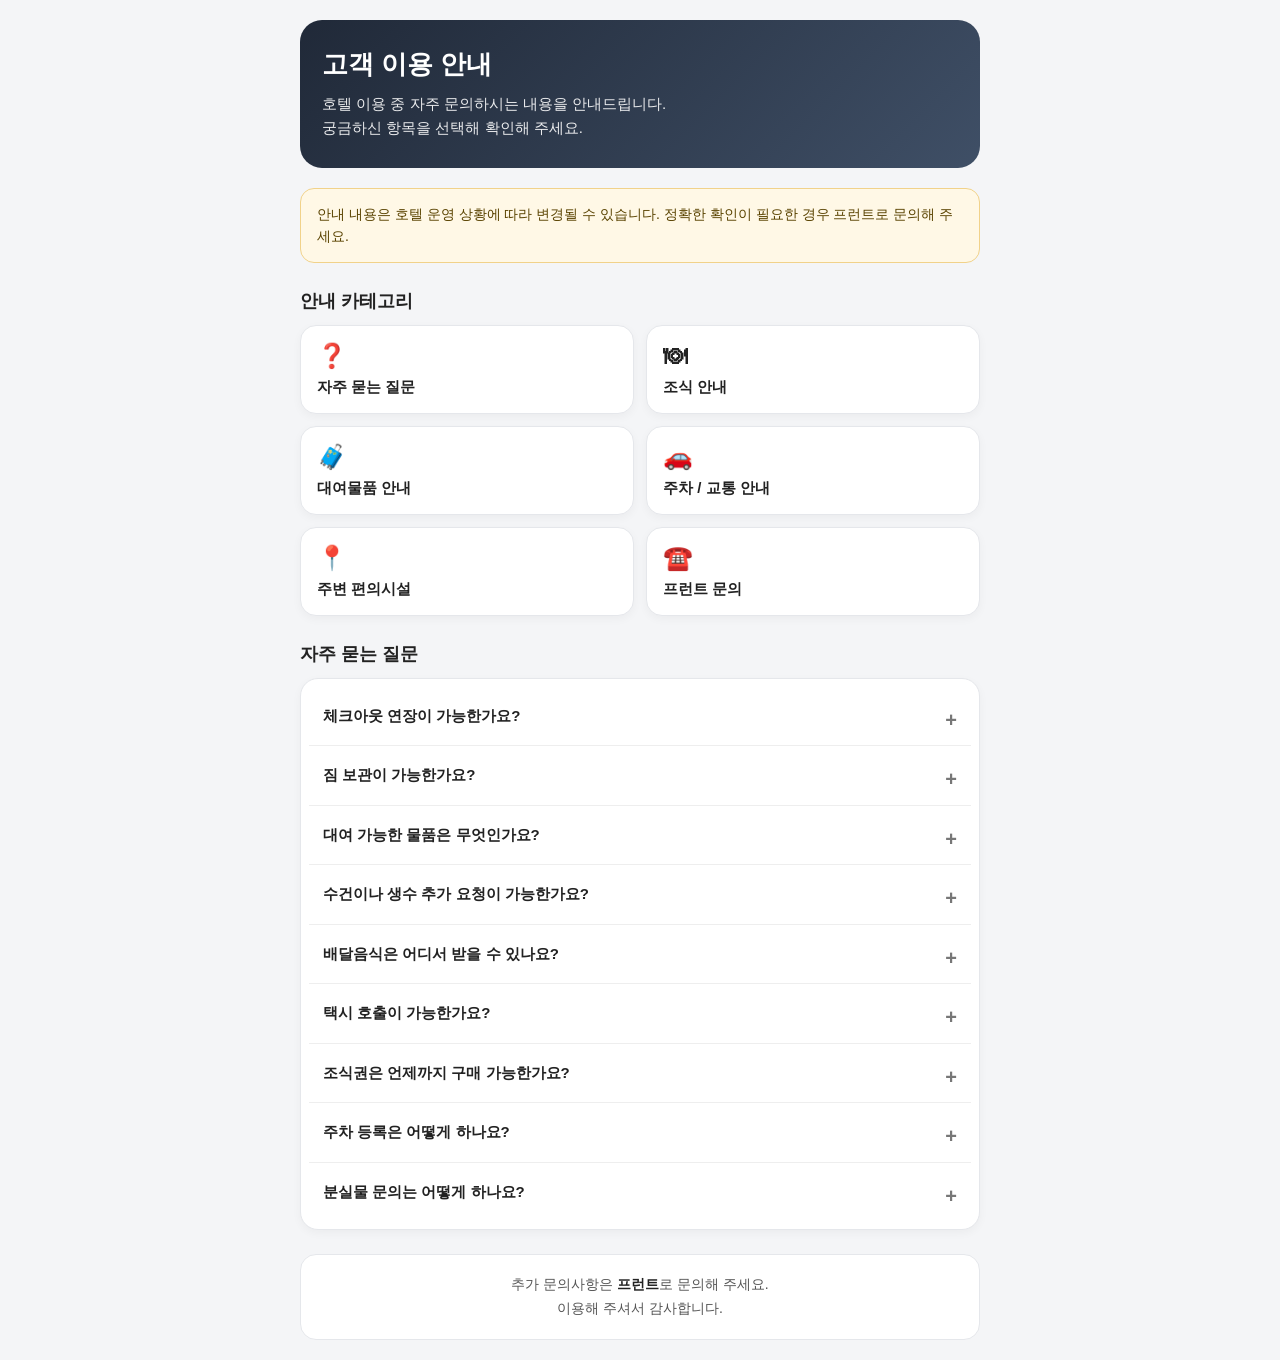
==== index.html @ 6ccf79ab "Update index.html" ====
<!DOCTYPE html>
<html lang="ko">
<head>
  <meta charset="UTF-8" />
  <meta name="viewport" content="width=device-width, initial-scale=1.0" />
  <title>고객 이용 안내</title>

  <style>
    * {
      box-sizing: border-box;
    }

    body {
      margin: 0;
      font-family: -apple-system, BlinkMacSystemFont, "Segoe UI", Arial, sans-serif;
      background: #f4f5f7;
      color: #222;
    }

    .page {
      max-width: 720px;
      margin: 0 auto;
      padding: 20px;
    }

    .hero {
      background: linear-gradient(135deg, #202938, #3f4f66);
      color: white;
      padding: 28px 22px;
      border-radius: 22px;
      margin-bottom: 20px;
    }

    .hero h1 {
      margin: 0 0 10px;
      font-size: 26px;
      line-height: 1.3;
    }

    .hero p {
      margin: 0;
      font-size: 15px;
      line-height: 1.6;
      opacity: 0.9;
    }

    .notice {
      background: #fff8e6;
      border: 1px solid #f1d28a;
      color: #5a4300;
      padding: 14px 16px;
      border-radius: 14px;
      font-size: 14px;
      line-height: 1.6;
      margin-bottom: 20px;
    }

    .section-title {
      font-size: 18px;
      margin: 26px 0 12px;
      font-weight: 700;
    }

    .menu-grid {
      display: grid;
      grid-template-columns: 1fr 1fr;
      gap: 12px;
      margin-bottom: 22px;
    }

    .menu-card {
      background: white;
      border-radius: 16px;
      padding: 16px;
      border: 1px solid #e5e7eb;
      box-shadow: 0 3px 10px rgba(0,0,0,0.04);
      font-size: 15px;
      font-weight: 600;
    }

    .menu-card span {
      display: block;
      font-size: 24px;
      margin-bottom: 8px;
    }

    .faq-box {
      background: white;
      border-radius: 18px;
      padding: 8px;
      border: 1px solid #e5e7eb;
      box-shadow: 0 3px 10px rgba(0,0,0,0.04);
    }

    details {
      border-bottom: 1px solid #eeeeee;
      padding: 0;
    }

    details:last-child {
      border-bottom: none;
    }

    summary {
      list-style: none;
      cursor: pointer;
      padding: 18px 14px;
      font-weight: 700;
      font-size: 15px;
      line-height: 1.5;
      position: relative;
    }

    summary::-webkit-details-marker {
      display: none;
    }

    summary::after {
      content: "+";
      position: absolute;
      right: 14px;
      top: 18px;
      font-size: 20px;
      color: #777;
    }

    details[open] summary::after {
      content: "-";
    }

    details p {
      margin: 0;
      padding: 0 14px 18px;
      color: #444;
      font-size: 14px;
      line-height: 1.7;
    }

    .footer {
      margin-top: 24px;
      padding: 18px;
      background: #ffffff;
      border-radius: 16px;
      border: 1px solid #e5e7eb;
      color: #555;
      font-size: 14px;
      line-height: 1.7;
      text-align: center;
    }

    .front {
      font-weight: 700;
      color: #222;
    }

    @media (max-width: 480px) {
      .page {
        padding: 16px;
      }

      .hero h1 {
        font-size: 23px;
      }

      .menu-grid {
        grid-template-columns: 1fr;
      }
    }
  </style>
</head>

<body>
  <main class="page">
    <section class="hero">
      <h1>고객 이용 안내</h1>
      <p>
        호텔 이용 중 자주 문의하시는 내용을 안내드립니다.<br>
        궁금하신 항목을 선택해 확인해 주세요.
      </p>
    </section>

    <div class="notice">
      안내 내용은 호텔 운영 상황에 따라 변경될 수 있습니다.
      정확한 확인이 필요한 경우 프런트로 문의해 주세요.
    </div>

    <h2 class="section-title">안내 카테고리</h2>

    <div class="menu-grid">
      <div class="menu-card">
        <span>❓</span>
        자주 묻는 질문
      </div>
      <div class="menu-card">
        <span>🍽</span>
        조식 안내
      </div>
      <div class="menu-card">
        <span>🧳</span>
        대여물품 안내
      </div>
      <div class="menu-card">
        <span>🚗</span>
        주차 / 교통 안내
      </div>
      <div class="menu-card">
        <span>📍</span>
        주변 편의시설
      </div>
      <div class="menu-card">
        <span>☎️</span>
        프런트 문의
      </div>
    </div>

    <h2 class="section-title">자주 묻는 질문</h2>

    <section class="faq-box">
      <details>
        <summary>체크아웃 연장이 가능한가요?</summary>
        <p>
          체크아웃 연장은 당일 객실 상황에 따라 가능 여부가 달라집니다.
          이용을 원하실 경우 프런트로 문의해 주세요.
        </p>
      </details>

      <details>
        <summary>짐 보관이 가능한가요?</summary>
        <p>
          체크인 전 또는 체크아웃 후 짐 보관이 가능합니다.
          자세한 사항은 프런트로 문의해 주세요.
        </p>
      </details>

      <details>
        <summary>대여 가능한 물품은 무엇인가요?</summary>
        <p>
          충전기, 어댑터, 와인 오프너 등 일부 물품 대여가 가능합니다.
          단, 수량이 한정되어 있어 조기 소진될 수 있습니다.
        </p>
      </details>

      <details>
        <summary>수건이나 생수 추가 요청이 가능한가요?</summary>
        <p>
          추가 요청은 프런트로 문의해 주세요.
          호텔 운영 기준에 따라 제공 여부가 달라질 수 있습니다.
        </p>
      </details>

      <details>
        <summary>배달음식은 어디서 받을 수 있나요?</summary>
        <p>
          배달음식은 로비 또는 호텔에서 안내하는 지정 장소에서
          고객님께서 직접 수령해 주세요.
        </p>
      </details>

      <details>
        <summary>택시 호출이 가능한가요?</summary>
        <p>
          프런트에 요청하시면 택시 호출을 도와드릴 수 있습니다.
          단, 시간대와 교통 상황에 따라 대기 시간이 발생할 수 있습니다.
        </p>
      </details>

      <details>
        <summary>조식권은 언제까지 구매 가능한가요?</summary>
        <p>
          조식권 구매 가능 시간은 호텔 운영 상황에 따라 달라질 수 있습니다.
          이용을 원하실 경우 프런트로 문의해 주세요.
        </p>
      </details>

      <details>
        <summary>주차 등록은 어떻게 하나요?</summary>
        <p>
          주차 이용 시 차량번호를 프런트에 말씀해 주세요.
          주차 가능 여부 및 이용 기준은 호텔 운영 상황에 따라 달라질 수 있습니다.
        </p>
      </details>

      <details>
        <summary>분실물 문의는 어떻게 하나요?</summary>
        <p>
          분실물은 프런트로 문의해 주세요.
          객실 및 공용 공간 확인 후 보관 여부를 안내해 드립니다.
        </p>
      </details>
    </section>

    <footer class="footer">
      추가 문의사항은 <span class="front">프런트</span>로 문의해 주세요.<br>
      이용해 주셔서 감사합니다.
    </footer>
  </main>
</body>
</html>
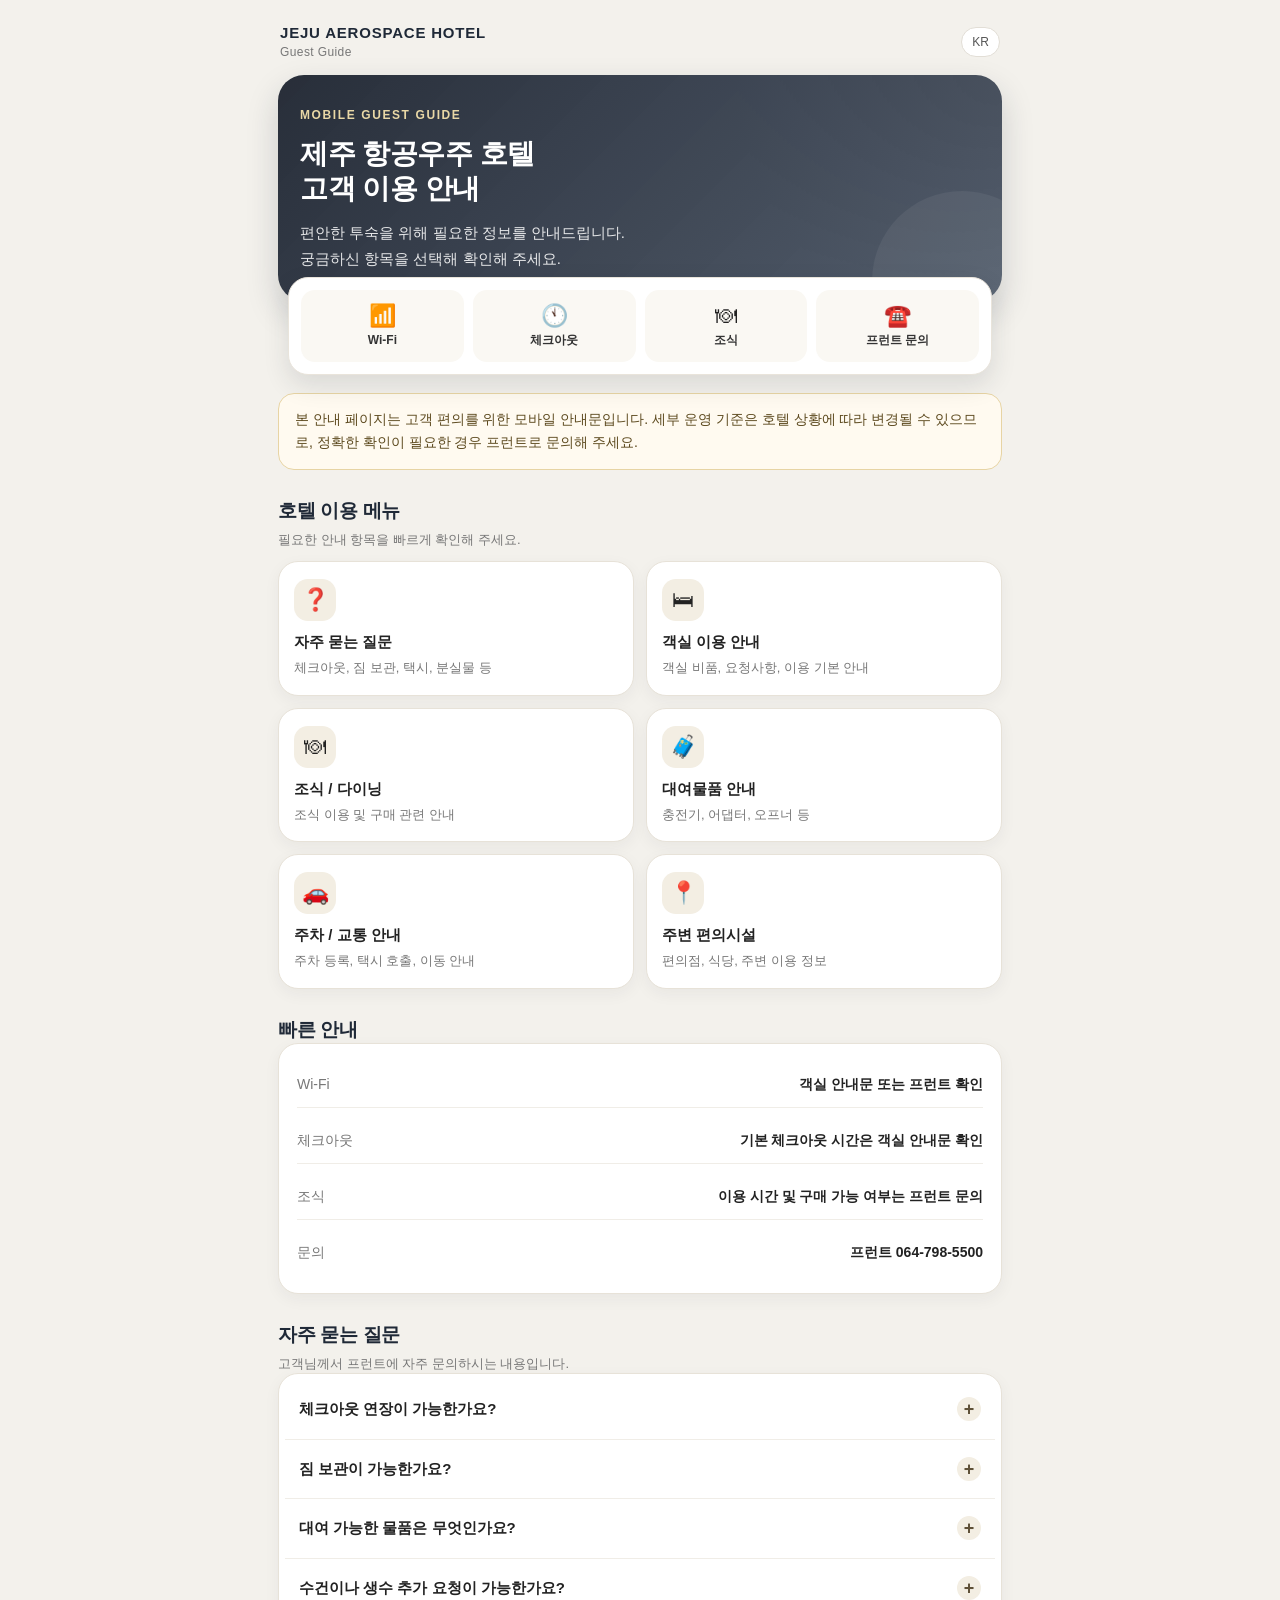
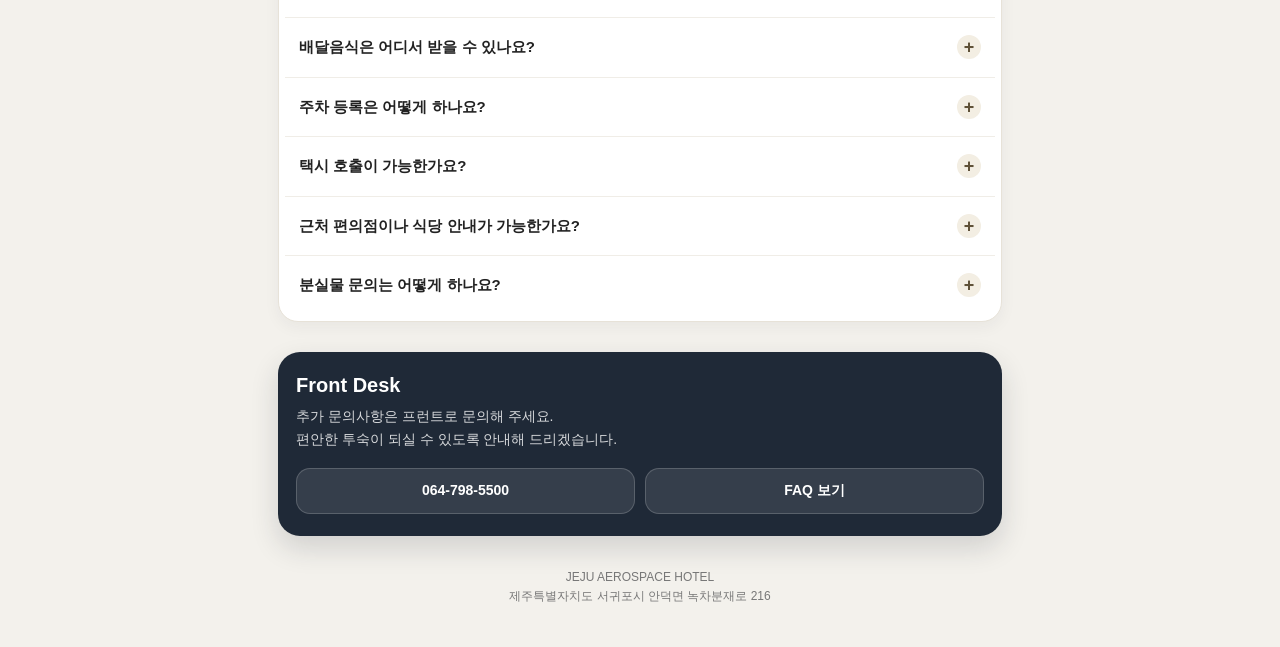
==== commit eaa17f72: "Update index.html" ====
--- a/index.html
+++ b/index.html
@@ -3,98 +3,283 @@
 <head>
   <meta charset="UTF-8" />
   <meta name="viewport" content="width=device-width, initial-scale=1.0" />
-  <title>고객 이용 안내</title>
+  <title>JEJU AEROSPACE HOTEL Guest Guide</title>
 
   <style>
     * {
       box-sizing: border-box;
     }
 
+    html {
+      scroll-behavior: smooth;
+    }
+
     body {
       margin: 0;
-      font-family: -apple-system, BlinkMacSystemFont, "Segoe UI", Arial, sans-serif;
-      background: #f4f5f7;
+      font-family: -apple-system, BlinkMacSystemFont, "Segoe UI", "Noto Sans KR", Arial, sans-serif;
+      background: #f3f1ec;
       color: #222;
     }
 
+    a {
+      color: inherit;
+      text-decoration: none;
+    }
+
     .page {
-      max-width: 720px;
+      max-width: 760px;
       margin: 0 auto;
-      padding: 20px;
+      padding: 18px;
+    }
+
+    .top-bar {
+      display: flex;
+      justify-content: space-between;
+      align-items: center;
+      padding: 6px 2px 16px;
+    }
+
+    .brand {
+      line-height: 1.2;
+    }
+
+    .brand-title {
+      font-size: 15px;
+      font-weight: 800;
+      letter-spacing: 0.8px;
+      color: #1f2937;
+    }
+
+    .brand-sub {
+      margin-top: 3px;
+      font-size: 12px;
+      color: #777;
+      letter-spacing: 0.4px;
+    }
+
+    .language {
+      font-size: 12px;
+      color: #555;
+      background: #ffffff;
+      border: 1px solid #e2ded6;
+      padding: 7px 10px;
+      border-radius: 999px;
     }
 
     .hero {
-      background: linear-gradient(135deg, #202938, #3f4f66);
-      color: white;
-      padding: 28px 22px;
-      border-radius: 22px;
-      margin-bottom: 20px;
+      background:
+        linear-gradient(135deg, rgba(24, 31, 43, 0.93), rgba(61, 73, 92, 0.88)),
+        radial-gradient(circle at top right, rgba(210, 180, 120, 0.35), transparent 35%);
+      color: #fff;
+      border-radius: 26px;
+      padding: 30px 22px;
+      box-shadow: 0 14px 32px rgba(30, 38, 54, 0.18);
+      overflow: hidden;
+      position: relative;
+    }
+
+    .hero::after {
+      content: "";
+      position: absolute;
+      right: -50px;
+      bottom: -70px;
+      width: 180px;
+      height: 180px;
+      border-radius: 50%;
+      background: rgba(255, 255, 255, 0.06);
+    }
+
+    .hero-label {
+      display: inline-block;
+      margin-bottom: 14px;
+      font-size: 12px;
+      letter-spacing: 1.6px;
+      text-transform: uppercase;
+      color: #e9d8a6;
+      font-weight: 700;
     }
 
     .hero h1 {
-      margin: 0 0 10px;
-      font-size: 26px;
+      margin: 0;
+      font-size: 28px;
+      line-height: 1.25;
+      letter-spacing: -0.5px;
+    }
+
+    .hero p {
+      margin: 14px 0 0;
+      font-size: 15px;
+      line-height: 1.7;
+      color: rgba(255, 255, 255, 0.88);
+    }
+
+    .quick-wrap {
+      margin-top: -24px;
+      padding: 0 10px;
+      position: relative;
+      z-index: 2;
+    }
+
+    .quick-grid {
+      display: grid;
+      grid-template-columns: repeat(4, 1fr);
+      gap: 9px;
+      background: #ffffff;
+      border: 1px solid #e9e4db;
+      border-radius: 20px;
+      padding: 12px;
+      box-shadow: 0 10px 26px rgba(33, 38, 50, 0.12);
+    }
+
+    .quick-item {
+      text-align: center;
+      padding: 10px 5px;
+      border-radius: 14px;
+      background: #faf8f3;
+      min-height: 72px;
+      display: flex;
+      flex-direction: column;
+      justify-content: center;
+      gap: 6px;
+    }
+
+    .quick-icon {
+      font-size: 22px;
+      line-height: 1;
+    }
+
+    .quick-text {
+      font-size: 12px;
+      font-weight: 700;
+      color: #333;
       line-height: 1.3;
     }
 
-    .hero p {
+    .notice {
+      margin-top: 18px;
+      background: #fffaf0;
+      border: 1px solid #e7d4a4;
+      color: #5d4a1f;
+      padding: 14px 16px;
+      border-radius: 16px;
+      font-size: 14px;
+      line-height: 1.65;
+    }
+
+    .section {
+      margin-top: 28px;
+    }
+
+    .section-head {
+      display: flex;
+      align-items: end;
+      justify-content: space-between;
+      margin-bottom: 12px;
+    }
+
+    .section-title {
       margin: 0;
-      font-size: 15px;
-      line-height: 1.6;
-      opacity: 0.9;
-    }
-
-    .notice {
-      background: #fff8e6;
-      border: 1px solid #f1d28a;
-      color: #5a4300;
-      padding: 14px 16px;
-      border-radius: 14px;
-      font-size: 14px;
-      line-height: 1.6;
-      margin-bottom: 20px;
-    }
-
-    .section-title {
-      font-size: 18px;
-      margin: 26px 0 12px;
-      font-weight: 700;
-    }
-
-    .menu-grid {
+      font-size: 19px;
+      font-weight: 800;
+      color: #1f2937;
+      letter-spacing: -0.3px;
+    }
+
+    .section-desc {
+      margin: 6px 0 0;
+      font-size: 13px;
+      color: #777;
+      line-height: 1.5;
+    }
+
+    .category-grid {
       display: grid;
       grid-template-columns: 1fr 1fr;
       gap: 12px;
-      margin-bottom: 22px;
-    }
-
-    .menu-card {
-      background: white;
-      border-radius: 16px;
-      padding: 16px;
-      border: 1px solid #e5e7eb;
-      box-shadow: 0 3px 10px rgba(0,0,0,0.04);
+    }
+
+    .category-card {
+      background: #ffffff;
+      border: 1px solid #e7e2d8;
+      border-radius: 20px;
+      padding: 17px 15px;
+      min-height: 110px;
+      box-shadow: 0 5px 16px rgba(33, 38, 50, 0.05);
+    }
+
+    .category-icon {
+      width: 42px;
+      height: 42px;
+      border-radius: 14px;
+      background: #f3eee3;
+      display: flex;
+      align-items: center;
+      justify-content: center;
+      font-size: 22px;
+      margin-bottom: 12px;
+    }
+
+    .category-title {
       font-size: 15px;
-      font-weight: 600;
-    }
-
-    .menu-card span {
-      display: block;
-      font-size: 24px;
-      margin-bottom: 8px;
+      font-weight: 800;
+      color: #222;
+      margin-bottom: 6px;
+    }
+
+    .category-desc {
+      font-size: 13px;
+      color: #777;
+      line-height: 1.5;
+    }
+
+    .info-card {
+      background: #ffffff;
+      border: 1px solid #e7e2d8;
+      border-radius: 20px;
+      padding: 18px;
+      box-shadow: 0 5px 16px rgba(33, 38, 50, 0.05);
+    }
+
+    .info-list {
+      display: grid;
+      gap: 10px;
+    }
+
+    .info-row {
+      display: flex;
+      justify-content: space-between;
+      gap: 14px;
+      padding: 12px 0;
+      border-bottom: 1px solid #f0ede7;
+      font-size: 14px;
+      line-height: 1.5;
+    }
+
+    .info-row:last-child {
+      border-bottom: none;
+    }
+
+    .info-label {
+      color: #777;
+      min-width: 92px;
+    }
+
+    .info-value {
+      text-align: right;
+      font-weight: 700;
+      color: #222;
     }
 
     .faq-box {
-      background: white;
-      border-radius: 18px;
-      padding: 8px;
-      border: 1px solid #e5e7eb;
-      box-shadow: 0 3px 10px rgba(0,0,0,0.04);
+      background: #ffffff;
+      border: 1px solid #e7e2d8;
+      border-radius: 20px;
+      padding: 6px;
+      box-shadow: 0 5px 16px rgba(33, 38, 50, 0.05);
     }
 
     details {
-      border-bottom: 1px solid #eeeeee;
-      padding: 0;
+      border-bottom: 1px solid #f0ede7;
     }
 
     details:last-child {
@@ -104,11 +289,12 @@
     summary {
       list-style: none;
       cursor: pointer;
-      padding: 18px 14px;
-      font-weight: 700;
+      padding: 18px 40px 18px 14px;
+      font-weight: 800;
       font-size: 15px;
       line-height: 1.5;
       position: relative;
+      color: #222;
     }
 
     summary::-webkit-details-marker {
@@ -119,179 +305,332 @@
       content: "+";
       position: absolute;
       right: 14px;
-      top: 18px;
-      font-size: 20px;
-      color: #777;
+      top: 17px;
+      width: 24px;
+      height: 24px;
+      border-radius: 50%;
+      background: #f3eee3;
+      color: #5f5138;
+      display: flex;
+      align-items: center;
+      justify-content: center;
+      font-size: 18px;
+      line-height: 1;
+      font-weight: 700;
     }
 
     details[open] summary::after {
-      content: "-";
+      content: "–";
     }
 
     details p {
       margin: 0;
       padding: 0 14px 18px;
-      color: #444;
+      color: #555;
+      font-size: 14px;
+      line-height: 1.75;
+    }
+
+    .front-card {
+      background: #1f2937;
+      color: #ffffff;
+      border-radius: 22px;
+      padding: 22px 18px;
+      margin-top: 30px;
+      box-shadow: 0 12px 28px rgba(33, 38, 50, 0.16);
+    }
+
+    .front-card h2 {
+      margin: 0 0 8px;
+      font-size: 20px;
+    }
+
+    .front-card p {
+      margin: 0;
+      color: rgba(255, 255, 255, 0.82);
       font-size: 14px;
       line-height: 1.7;
     }
 
+    .front-buttons {
+      display: grid;
+      grid-template-columns: 1fr 1fr;
+      gap: 10px;
+      margin-top: 16px;
+    }
+
+    .front-button {
+      background: rgba(255, 255, 255, 0.1);
+      border: 1px solid rgba(255, 255, 255, 0.18);
+      border-radius: 14px;
+      padding: 13px 10px;
+      text-align: center;
+      font-size: 14px;
+      font-weight: 800;
+    }
+
     .footer {
-      margin-top: 24px;
-      padding: 18px;
-      background: #ffffff;
-      border-radius: 16px;
-      border: 1px solid #e5e7eb;
-      color: #555;
-      font-size: 14px;
-      line-height: 1.7;
+      margin-top: 18px;
       text-align: center;
-    }
-
-    .front {
-      font-weight: 700;
-      color: #222;
-    }
-
-    @media (max-width: 480px) {
+      color: #777;
+      font-size: 12px;
+      line-height: 1.6;
+      padding: 14px 0 22px;
+    }
+
+    @media (max-width: 520px) {
       .page {
         padding: 16px;
       }
 
+      .hero {
+        padding: 28px 20px;
+      }
+
       .hero h1 {
-        font-size: 23px;
+        font-size: 25px;
       }
 
-      .menu-grid {
+      .quick-grid {
+        grid-template-columns: repeat(2, 1fr);
+      }
+
+      .category-grid {
         grid-template-columns: 1fr;
       }
+
+      .info-row {
+        flex-direction: column;
+        gap: 4px;
+      }
+
+      .info-value {
+        text-align: left;
+      }
     }
   </style>
 </head>
 
 <body>
   <main class="page">
+    <header class="top-bar">
+      <div class="brand">
+        <div class="brand-title">JEJU AEROSPACE HOTEL</div>
+        <div class="brand-sub">Guest Guide</div>
+      </div>
+
+      <div class="language">KR</div>
+    </header>
+
     <section class="hero">
-      <h1>고객 이용 안내</h1>
+      <span class="hero-label">Mobile Guest Guide</span>
+      <h1>제주 항공우주 호텔<br>고객 이용 안내</h1>
       <p>
-        호텔 이용 중 자주 문의하시는 내용을 안내드립니다.<br>
+        편안한 투숙을 위해 필요한 정보를 안내드립니다.<br>
         궁금하신 항목을 선택해 확인해 주세요.
       </p>
     </section>
 
+    <section class="quick-wrap">
+      <div class="quick-grid">
+        <a class="quick-item" href="#wifi">
+          <div class="quick-icon">📶</div>
+          <div class="quick-text">Wi-Fi</div>
+        </a>
+
+        <a class="quick-item" href="#checkout">
+          <div class="quick-icon">🕚</div>
+          <div class="quick-text">체크아웃</div>
+        </a>
+
+        <a class="quick-item" href="#breakfast">
+          <div class="quick-icon">🍽</div>
+          <div class="quick-text">조식</div>
+        </a>
+
+        <a class="quick-item" href="#front">
+          <div class="quick-icon">☎️</div>
+          <div class="quick-text">프런트 문의</div>
+        </a>
+      </div>
+    </section>
+
     <div class="notice">
-      안내 내용은 호텔 운영 상황에 따라 변경될 수 있습니다.
+      본 안내 페이지는 고객 편의를 위한 모바일 안내문입니다.
+      세부 운영 기준은 호텔 상황에 따라 변경될 수 있으므로,
       정확한 확인이 필요한 경우 프런트로 문의해 주세요.
     </div>
 
-    <h2 class="section-title">안내 카테고리</h2>
-
-    <div class="menu-grid">
-      <div class="menu-card">
-        <span>❓</span>
-        자주 묻는 질문
+    <section class="section">
+      <div class="section-head">
+        <div>
+          <h2 class="section-title">호텔 이용 메뉴</h2>
+          <p class="section-desc">필요한 안내 항목을 빠르게 확인해 주세요.</p>
+        </div>
       </div>
-      <div class="menu-card">
-        <span>🍽</span>
-        조식 안내
+
+      <div class="category-grid">
+        <a class="category-card" href="#faq">
+          <div class="category-icon">❓</div>
+          <div class="category-title">자주 묻는 질문</div>
+          <div class="category-desc">체크아웃, 짐 보관, 택시, 분실물 등</div>
+        </a>
+
+        <a class="category-card" href="#room">
+          <div class="category-icon">🛏</div>
+          <div class="category-title">객실 이용 안내</div>
+          <div class="category-desc">객실 비품, 요청사항, 이용 기본 안내</div>
+        </a>
+
+        <a class="category-card" href="#breakfast">
+          <div class="category-icon">🍽</div>
+          <div class="category-title">조식 / 다이닝</div>
+          <div class="category-desc">조식 이용 및 구매 관련 안내</div>
+        </a>
+
+        <a class="category-card" href="#rental">
+          <div class="category-icon">🧳</div>
+          <div class="category-title">대여물품 안내</div>
+          <div class="category-desc">충전기, 어댑터, 오프너 등</div>
+        </a>
+
+        <a class="category-card" href="#parking">
+          <div class="category-icon">🚗</div>
+          <div class="category-title">주차 / 교통 안내</div>
+          <div class="category-desc">주차 등록, 택시 호출, 이동 안내</div>
+        </a>
+
+        <a class="category-card" href="#nearby">
+          <div class="category-icon">📍</div>
+          <div class="category-title">주변 편의시설</div>
+          <div class="category-desc">편의점, 식당, 주변 이용 정보</div>
+        </a>
       </div>
-      <div class="menu-card">
-        <span>🧳</span>
-        대여물품 안내
+    </section>
+
+    <section class="section" id="wifi">
+      <h2 class="section-title">빠른 안내</h2>
+      <div class="info-card">
+        <div class="info-list">
+          <div class="info-row">
+            <div class="info-label">Wi-Fi</div>
+            <div class="info-value">객실 안내문 또는 프런트 확인</div>
+          </div>
+
+          <div class="info-row" id="checkout">
+            <div class="info-label">체크아웃</div>
+            <div class="info-value">기본 체크아웃 시간은 객실 안내문 확인</div>
+          </div>
+
+          <div class="info-row" id="breakfast">
+            <div class="info-label">조식</div>
+            <div class="info-value">이용 시간 및 구매 가능 여부는 프런트 문의</div>
+          </div>
+
+          <div class="info-row">
+            <div class="info-label">문의</div>
+            <div class="info-value">프런트 064-798-5500</div>
+          </div>
+        </div>
       </div>
-      <div class="menu-card">
-        <span>🚗</span>
-        주차 / 교통 안내
+    </section>
+
+    <section class="section" id="faq">
+      <h2 class="section-title">자주 묻는 질문</h2>
+      <p class="section-desc">고객님께서 프런트에 자주 문의하시는 내용입니다.</p>
+
+      <div class="faq-box">
+        <details>
+          <summary>체크아웃 연장이 가능한가요?</summary>
+          <p>
+            체크아웃 연장은 당일 객실 상황에 따라 가능 여부가 달라집니다.
+            이용을 원하실 경우 프런트로 문의해 주세요.
+          </p>
+        </details>
+
+        <details>
+          <summary>짐 보관이 가능한가요?</summary>
+          <p>
+            체크인 전 또는 체크아웃 후 짐 보관이 가능합니다.
+            자세한 사항은 프런트로 문의해 주세요.
+          </p>
+        </details>
+
+        <details id="rental">
+          <summary>대여 가능한 물품은 무엇인가요?</summary>
+          <p>
+            충전기, 어댑터, 와인 오프너 등 일부 물품 대여가 가능합니다.
+            단, 수량이 한정되어 있어 조기 소진될 수 있습니다.
+            대여 시 프런트로 반납해 주세요.
+          </p>
+        </details>
+
+        <details id="room">
+          <summary>수건이나 생수 추가 요청이 가능한가요?</summary>
+          <p>
+            추가 요청은 프런트로 문의해 주세요.
+            호텔 운영 기준에 따라 제공 여부가 달라질 수 있습니다.
+          </p>
+        </details>
+
+        <details>
+          <summary>배달음식은 어디서 받을 수 있나요?</summary>
+          <p>
+            배달음식은 로비 또는 호텔에서 안내하는 지정 장소에서
+            고객님께서 직접 수령해 주세요.
+          </p>
+        </details>
+
+        <details id="parking">
+          <summary>주차 등록은 어떻게 하나요?</summary>
+          <p>
+            주차 이용 시 차량번호를 프런트에 말씀해 주세요.
+            주차 가능 여부 및 이용 기준은 호텔 운영 상황에 따라 달라질 수 있습니다.
+          </p>
+        </details>
+
+        <details>
+          <summary>택시 호출이 가능한가요?</summary>
+          <p>
+            프런트에 요청하시면 택시 호출을 도와드릴 수 있습니다.
+            단, 시간대와 교통 상황에 따라 대기 시간이 발생할 수 있습니다.
+          </p>
+        </details>
+
+        <details id="nearby">
+          <summary>근처 편의점이나 식당 안내가 가능한가요?</summary>
+          <p>
+            주변 편의시설은 프런트에서 안내해 드릴 수 있습니다.
+            필요하신 경우 프런트로 문의해 주세요.
+          </p>
+        </details>
+
+        <details>
+          <summary>분실물 문의는 어떻게 하나요?</summary>
+          <p>
+            분실물은 프런트로 문의해 주세요.
+            객실 및 공용 공간 확인 후 보관 여부를 안내해 드립니다.
+          </p>
+        </details>
       </div>
-      <div class="menu-card">
-        <span>📍</span>
-        주변 편의시설
+    </section>
+
+    <section class="front-card" id="front">
+      <h2>Front Desk</h2>
+      <p>
+        추가 문의사항은 프런트로 문의해 주세요.<br>
+        편안한 투숙이 되실 수 있도록 안내해 드리겠습니다.
+      </p>
+
+      <div class="front-buttons">
+        <a class="front-button" href="tel:0647985500">064-798-5500</a>
+        <a class="front-button" href="#faq">FAQ 보기</a>
       </div>
-      <div class="menu-card">
-        <span>☎️</span>
-        프런트 문의
-      </div>
-    </div>
-
-    <h2 class="section-title">자주 묻는 질문</h2>
-
-    <section class="faq-box">
-      <details>
-        <summary>체크아웃 연장이 가능한가요?</summary>
-        <p>
-          체크아웃 연장은 당일 객실 상황에 따라 가능 여부가 달라집니다.
-          이용을 원하실 경우 프런트로 문의해 주세요.
-        </p>
-      </details>
-
-      <details>
-        <summary>짐 보관이 가능한가요?</summary>
-        <p>
-          체크인 전 또는 체크아웃 후 짐 보관이 가능합니다.
-          자세한 사항은 프런트로 문의해 주세요.
-        </p>
-      </details>
-
-      <details>
-        <summary>대여 가능한 물품은 무엇인가요?</summary>
-        <p>
-          충전기, 어댑터, 와인 오프너 등 일부 물품 대여가 가능합니다.
-          단, 수량이 한정되어 있어 조기 소진될 수 있습니다.
-        </p>
-      </details>
-
-      <details>
-        <summary>수건이나 생수 추가 요청이 가능한가요?</summary>
-        <p>
-          추가 요청은 프런트로 문의해 주세요.
-          호텔 운영 기준에 따라 제공 여부가 달라질 수 있습니다.
-        </p>
-      </details>
-
-      <details>
-        <summary>배달음식은 어디서 받을 수 있나요?</summary>
-        <p>
-          배달음식은 로비 또는 호텔에서 안내하는 지정 장소에서
-          고객님께서 직접 수령해 주세요.
-        </p>
-      </details>
-
-      <details>
-        <summary>택시 호출이 가능한가요?</summary>
-        <p>
-          프런트에 요청하시면 택시 호출을 도와드릴 수 있습니다.
-          단, 시간대와 교통 상황에 따라 대기 시간이 발생할 수 있습니다.
-        </p>
-      </details>
-
-      <details>
-        <summary>조식권은 언제까지 구매 가능한가요?</summary>
-        <p>
-          조식권 구매 가능 시간은 호텔 운영 상황에 따라 달라질 수 있습니다.
-          이용을 원하실 경우 프런트로 문의해 주세요.
-        </p>
-      </details>
-
-      <details>
-        <summary>주차 등록은 어떻게 하나요?</summary>
-        <p>
-          주차 이용 시 차량번호를 프런트에 말씀해 주세요.
-          주차 가능 여부 및 이용 기준은 호텔 운영 상황에 따라 달라질 수 있습니다.
-        </p>
-      </details>
-
-      <details>
-        <summary>분실물 문의는 어떻게 하나요?</summary>
-        <p>
-          분실물은 프런트로 문의해 주세요.
-          객실 및 공용 공간 확인 후 보관 여부를 안내해 드립니다.
-        </p>
-      </details>
     </section>
 
     <footer class="footer">
-      추가 문의사항은 <span class="front">프런트</span>로 문의해 주세요.<br>
-      이용해 주셔서 감사합니다.
+      JEJU AEROSPACE HOTEL<br>
+      제주특별자치도 서귀포시 안덕면 녹차분재로 216
     </footer>
   </main>
 </body>
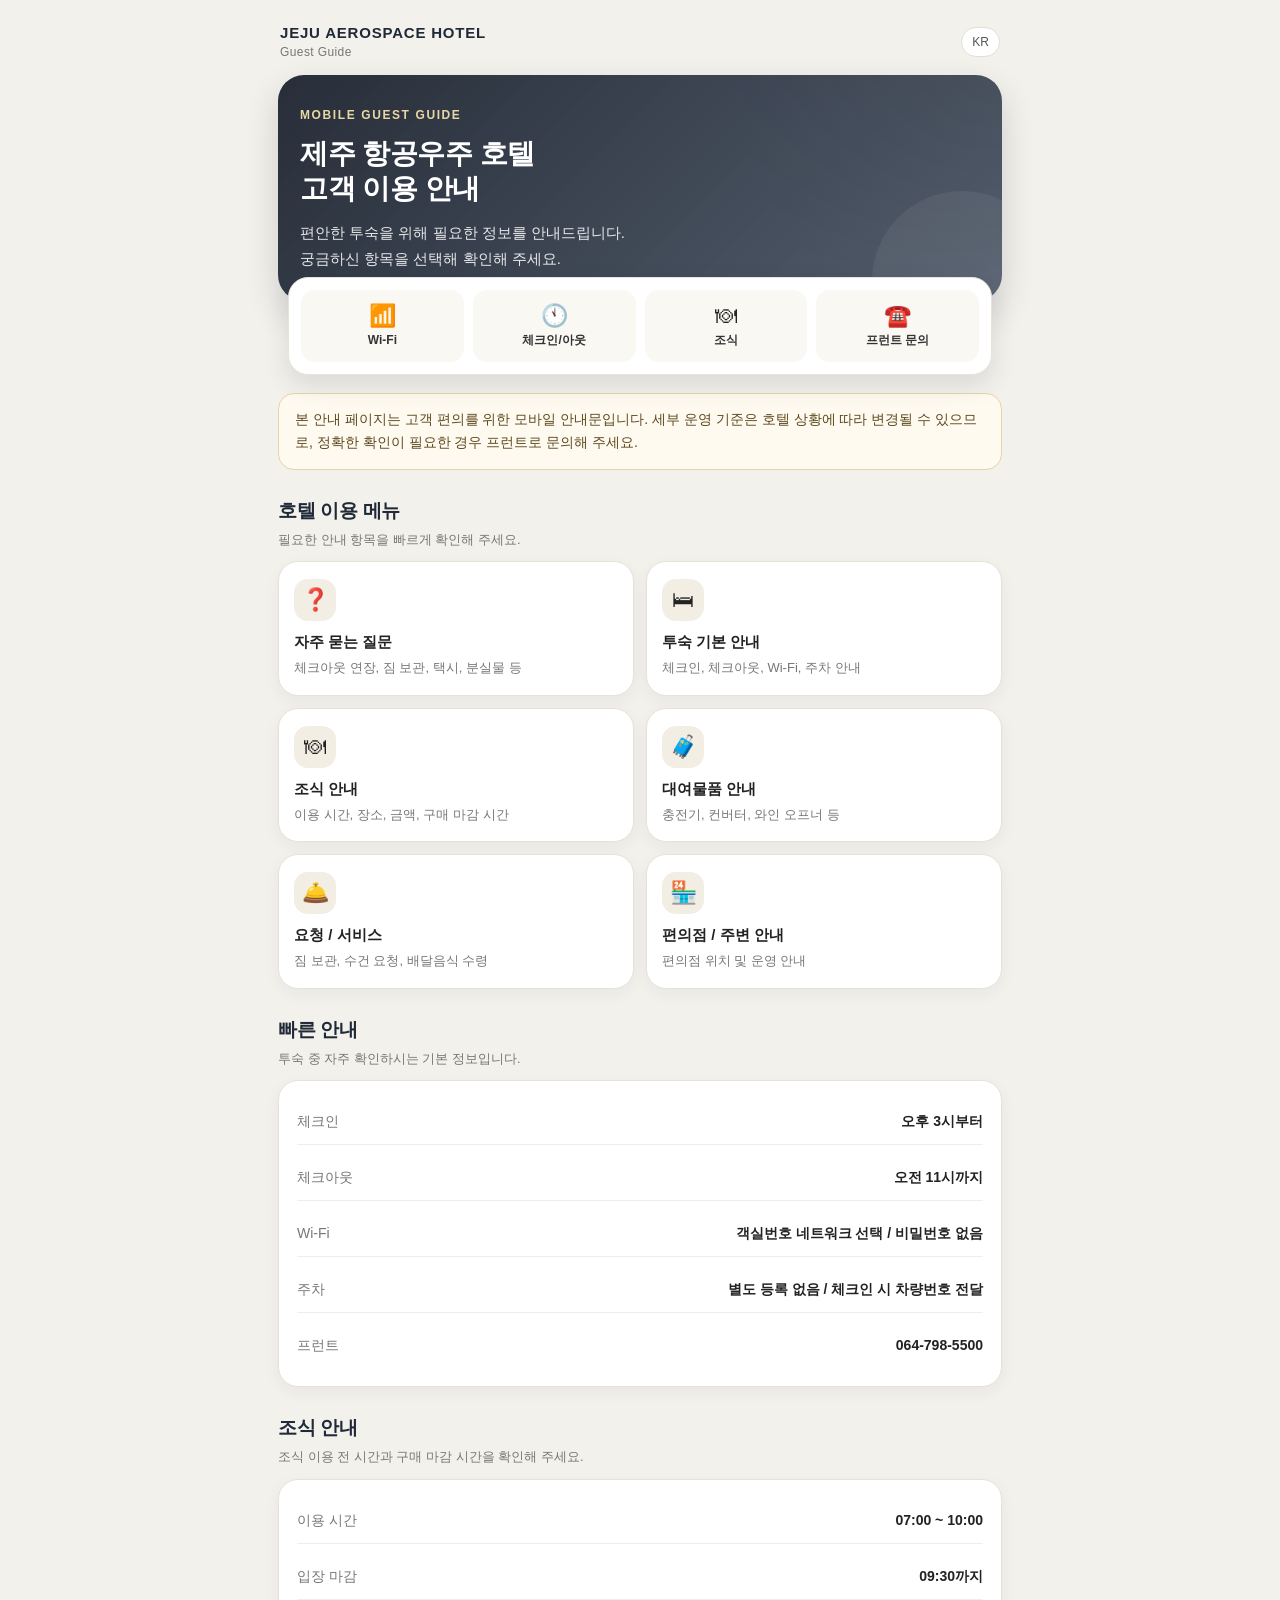
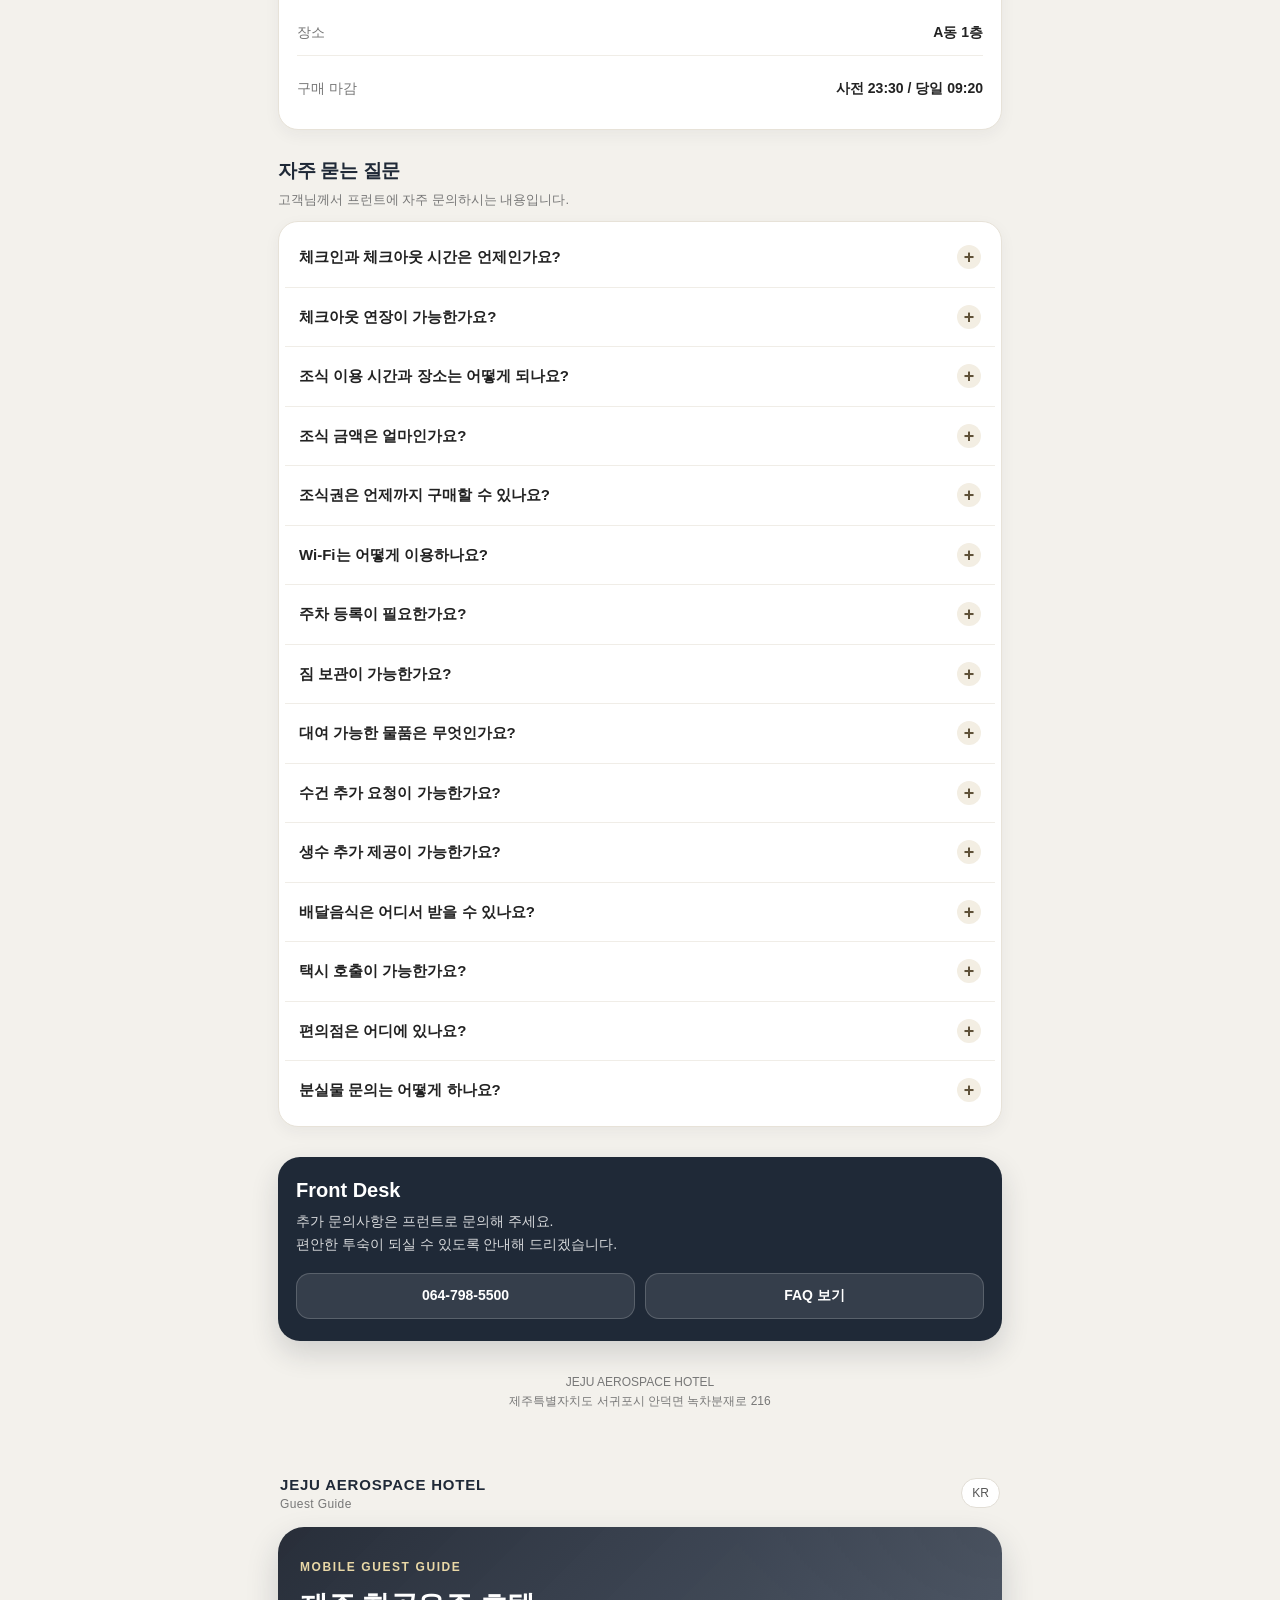
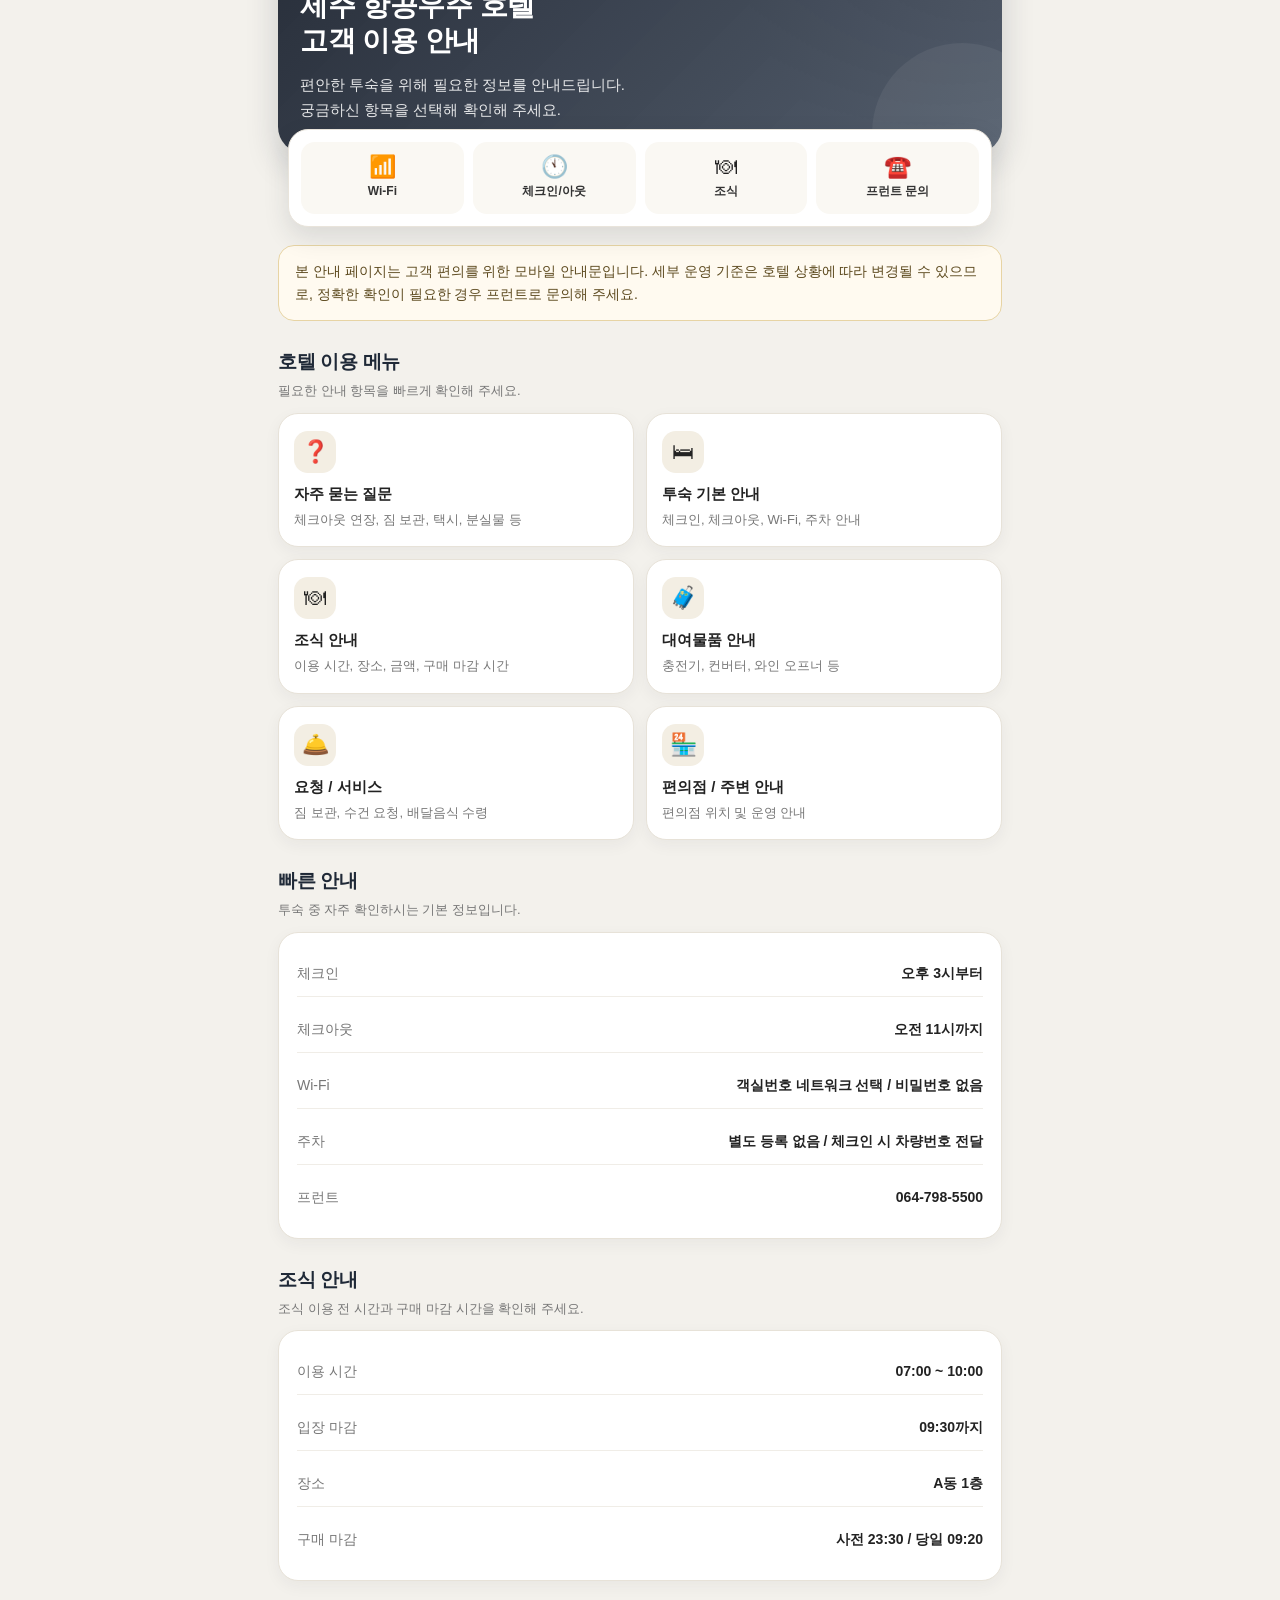
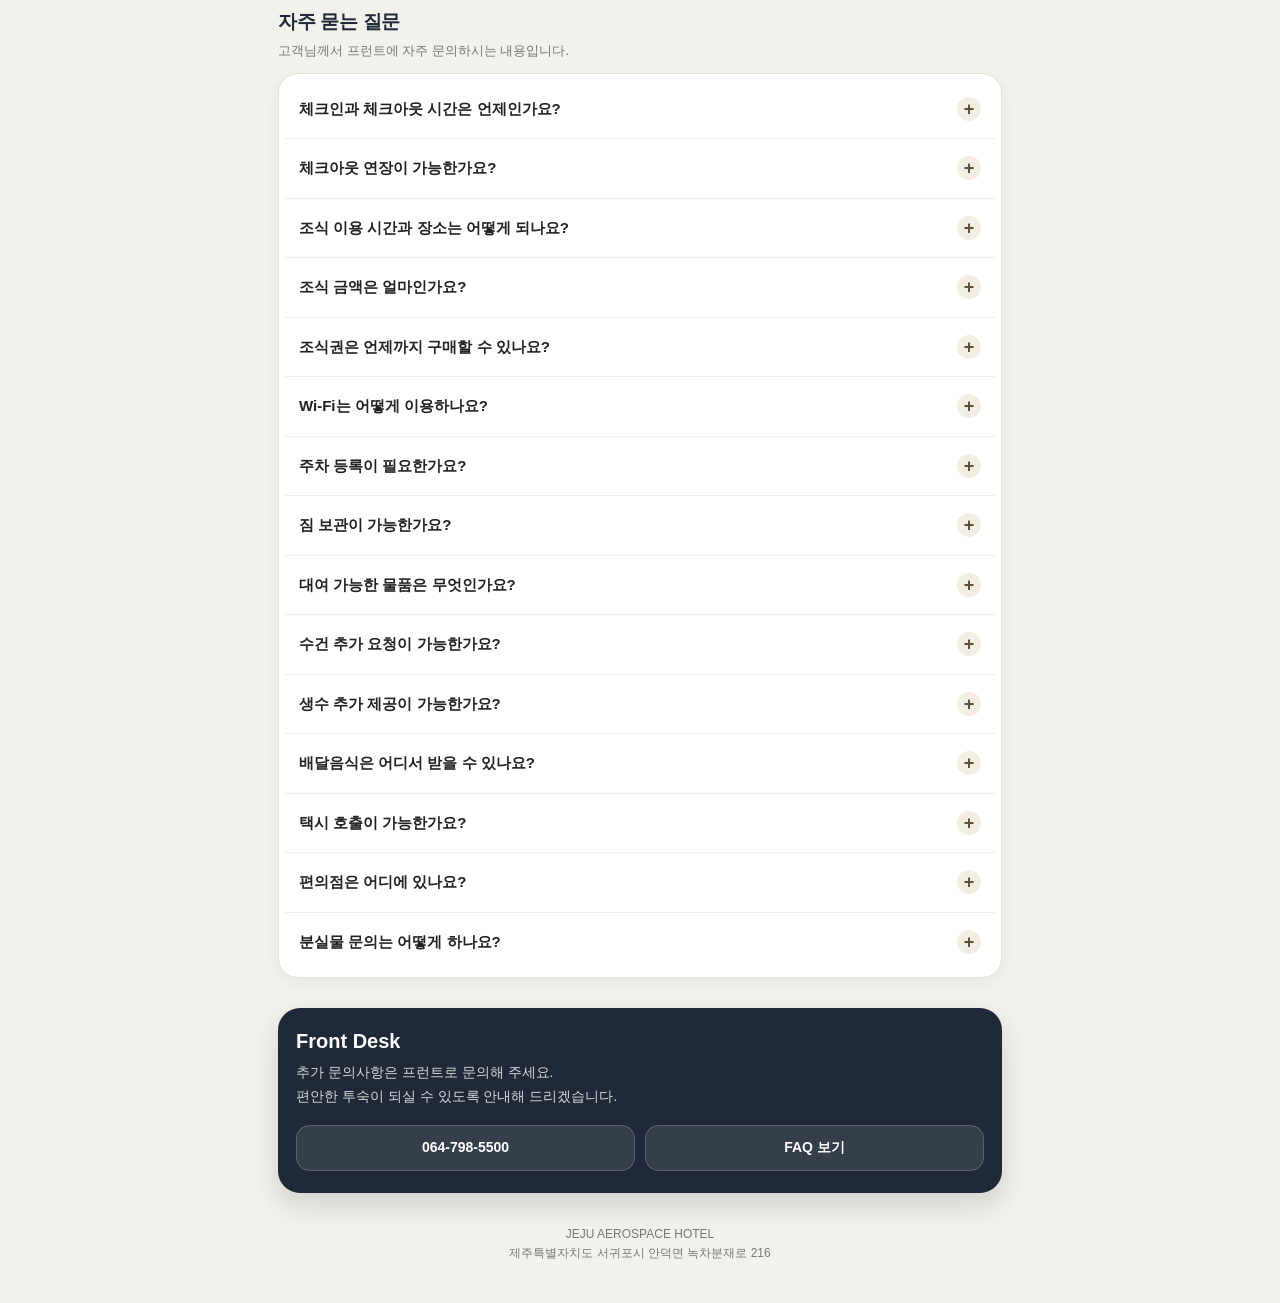
==== commit d4089d05: "Update index.html" ====
--- a/index.html
+++ b/index.html
@@ -170,15 +170,8 @@
       margin-top: 28px;
     }
 
-    .section-head {
-      display: flex;
-      align-items: end;
-      justify-content: space-between;
-      margin-bottom: 12px;
-    }
-
     .section-title {
-      margin: 0;
+      margin: 0 0 6px;
       font-size: 19px;
       font-weight: 800;
       color: #1f2937;
@@ -186,7 +179,7 @@
     }
 
     .section-desc {
-      margin: 6px 0 0;
+      margin: 0 0 12px;
       font-size: 13px;
       color: #777;
       line-height: 1.5;
@@ -331,6 +324,16 @@
       line-height: 1.75;
     }
 
+    .price-list {
+      margin: 4px 14px 18px;
+      padding: 12px 14px;
+      background: #faf8f3;
+      border-radius: 14px;
+      font-size: 14px;
+      line-height: 1.7;
+      color: #444;
+    }
+
     .front-card {
       background: #1f2937;
       color: #ffffff;
@@ -440,7 +443,7 @@
 
         <a class="quick-item" href="#checkout">
           <div class="quick-icon">🕚</div>
-          <div class="quick-text">체크아웃</div>
+          <div class="quick-text">체크인/아웃</div>
         </a>
 
         <a class="quick-item" href="#breakfast">
@@ -462,74 +465,106 @@
     </div>
 
     <section class="section">
-      <div class="section-head">
-        <div>
-          <h2 class="section-title">호텔 이용 메뉴</h2>
-          <p class="section-desc">필요한 안내 항목을 빠르게 확인해 주세요.</p>
-        </div>
-      </div>
+      <h2 class="section-title">호텔 이용 메뉴</h2>
+      <p class="section-desc">필요한 안내 항목을 빠르게 확인해 주세요.</p>
 
       <div class="category-grid">
         <a class="category-card" href="#faq">
           <div class="category-icon">❓</div>
           <div class="category-title">자주 묻는 질문</div>
-          <div class="category-desc">체크아웃, 짐 보관, 택시, 분실물 등</div>
-        </a>
-
-        <a class="category-card" href="#room">
+          <div class="category-desc">체크아웃 연장, 짐 보관, 택시, 분실물 등</div>
+        </a>
+
+        <a class="category-card" href="#stay">
           <div class="category-icon">🛏</div>
-          <div class="category-title">객실 이용 안내</div>
-          <div class="category-desc">객실 비품, 요청사항, 이용 기본 안내</div>
+          <div class="category-title">투숙 기본 안내</div>
+          <div class="category-desc">체크인, 체크아웃, Wi-Fi, 주차 안내</div>
         </a>
 
         <a class="category-card" href="#breakfast">
           <div class="category-icon">🍽</div>
-          <div class="category-title">조식 / 다이닝</div>
-          <div class="category-desc">조식 이용 및 구매 관련 안내</div>
+          <div class="category-title">조식 안내</div>
+          <div class="category-desc">이용 시간, 장소, 금액, 구매 마감 시간</div>
         </a>
 
         <a class="category-card" href="#rental">
           <div class="category-icon">🧳</div>
           <div class="category-title">대여물품 안내</div>
-          <div class="category-desc">충전기, 어댑터, 오프너 등</div>
-        </a>
-
-        <a class="category-card" href="#parking">
-          <div class="category-icon">🚗</div>
-          <div class="category-title">주차 / 교통 안내</div>
-          <div class="category-desc">주차 등록, 택시 호출, 이동 안내</div>
-        </a>
-
-        <a class="category-card" href="#nearby">
-          <div class="category-icon">📍</div>
-          <div class="category-title">주변 편의시설</div>
-          <div class="category-desc">편의점, 식당, 주변 이용 정보</div>
+          <div class="category-desc">충전기, 컨버터, 와인 오프너 등</div>
+        </a>
+
+        <a class="category-card" href="#service">
+          <div class="category-icon">🛎️</div>
+          <div class="category-title">요청 / 서비스</div>
+          <div class="category-desc">짐 보관, 수건 요청, 배달음식 수령</div>
+        </a>
+
+        <a class="category-card" href="#store">
+          <div class="category-icon">🏪</div>
+          <div class="category-title">편의점 / 주변 안내</div>
+          <div class="category-desc">편의점 위치 및 운영 안내</div>
         </a>
       </div>
     </section>
 
-    <section class="section" id="wifi">
+    <section class="section" id="stay">
       <h2 class="section-title">빠른 안내</h2>
+      <p class="section-desc">투숙 중 자주 확인하시는 기본 정보입니다.</p>
+
+      <div class="info-card">
+        <div class="info-list">
+          <div class="info-row" id="checkout">
+            <div class="info-label">체크인</div>
+            <div class="info-value">오후 3시부터</div>
+          </div>
+
+          <div class="info-row">
+            <div class="info-label">체크아웃</div>
+            <div class="info-value">오전 11시까지</div>
+          </div>
+
+          <div class="info-row" id="wifi">
+            <div class="info-label">Wi-Fi</div>
+            <div class="info-value">객실번호 네트워크 선택 / 비밀번호 없음</div>
+          </div>
+
+          <div class="info-row">
+            <div class="info-label">주차</div>
+            <div class="info-value">별도 등록 없음 / 체크인 시 차량번호 전달</div>
+          </div>
+
+          <div class="info-row">
+            <div class="info-label">프런트</div>
+            <div class="info-value">064-798-5500</div>
+          </div>
+        </div>
+      </div>
+    </section>
+
+    <section class="section" id="breakfast">
+      <h2 class="section-title">조식 안내</h2>
+      <p class="section-desc">조식 이용 전 시간과 구매 마감 시간을 확인해 주세요.</p>
+
       <div class="info-card">
         <div class="info-list">
           <div class="info-row">
-            <div class="info-label">Wi-Fi</div>
-            <div class="info-value">객실 안내문 또는 프런트 확인</div>
-          </div>
-
-          <div class="info-row" id="checkout">
-            <div class="info-label">체크아웃</div>
-            <div class="info-value">기본 체크아웃 시간은 객실 안내문 확인</div>
-          </div>
-
-          <div class="info-row" id="breakfast">
-            <div class="info-label">조식</div>
-            <div class="info-value">이용 시간 및 구매 가능 여부는 프런트 문의</div>
+            <div class="info-label">이용 시간</div>
+            <div class="info-value">07:00 ~ 10:00</div>
           </div>
 
           <div class="info-row">
-            <div class="info-label">문의</div>
-            <div class="info-value">프런트 064-798-5500</div>
+            <div class="info-label">입장 마감</div>
+            <div class="info-value">09:30까지</div>
+          </div>
+
+          <div class="info-row">
+            <div class="info-label">장소</div>
+            <div class="info-value">A동 1층</div>
+          </div>
+
+          <div class="info-row">
+            <div class="info-label">구매 마감</div>
+            <div class="info-value">사전 23:30 / 당일 09:20</div>
           </div>
         </div>
       </div>
@@ -541,75 +576,848 @@
 
       <div class="faq-box">
         <details>
+          <summary>체크인과 체크아웃 시간은 언제인가요?</summary>
+          <p>
+            체크인은 오후 3시부터 가능하며, 체크아웃 시간은 오전 11시입니다.
+          </p>
+        </details>
+
+        <details>
           <summary>체크아웃 연장이 가능한가요?</summary>
           <p>
-            체크아웃 연장은 당일 객실 상황에 따라 가능 여부가 달라집니다.
-            이용을 원하실 경우 프런트로 문의해 주세요.
-          </p>
-        </details>
-
-        <details>
+            체크아웃 연장은 당일 객실 상황에 따라 가능하며, 최대 오후 2시까지 연장 가능합니다.
+            연장 요금은 시간당 11,000원입니다. 이용을 원하실 경우 프런트로 문의해 주세요.
+          </p>
+        </details>
+
+        <details>
+          <summary>조식 이용 시간과 장소는 어떻게 되나요?</summary>
+          <p>
+            조식은 오전 7시부터 오전 10시까지 이용 가능하며, 입장은 오전 9시 30분까지 가능합니다.
+            조식 장소는 A동 1층입니다.
+          </p>
+        </details>
+
+        <details>
+          <summary>조식 금액은 얼마인가요?</summary>
+          <p>
+            전날 구매 시 사전 할인가로 이용 가능합니다.
+          </p>
+          <div class="price-list">
+            성인 사전 구매: 15,000원<br>
+            성인 당일 구매: 17,600원<br>
+            소인: 12,100원<br><br>
+            사전 할인가로 구매한 조식권은 환불이 어렵습니다.
+          </div>
+        </details>
+
+        <details>
+          <summary>조식권은 언제까지 구매할 수 있나요?</summary>
+          <p>
+            사전 할인가 조식권은 전날 23시 30분까지 구매 가능합니다.
+            당일 조식권은 당일 오전 9시 20분까지 구매 가능합니다.
+          </p>
+        </details>
+
+        <details>
+          <summary>Wi-Fi는 어떻게 이용하나요?</summary>
+          <p>
+            Wi-Fi 검색 시 객실번호로 된 네트워크를 선택하시면 됩니다.
+            비밀번호 없이 이용 가능합니다.
+          </p>
+        </details>
+
+        <details>
+          <summary>주차 등록이 필요한가요?</summary>
+          <p>
+            별도의 주차 등록은 필요하지 않습니다.
+            다만 체크인 시 차량번호를 프런트에 알려주시기 바랍니다.
+          </p>
+        </details>
+
+        <details id="service">
           <summary>짐 보관이 가능한가요?</summary>
           <p>
-            체크인 전 또는 체크아웃 후 짐 보관이 가능합니다.
-            자세한 사항은 프런트로 문의해 주세요.
+            네, 가능합니다. 프런트로 방문하여 말씀해 주시면 안내 도와드리겠습니다.
           </p>
         </details>
 
         <details id="rental">
           <summary>대여 가능한 물품은 무엇인가요?</summary>
           <p>
-            충전기, 어댑터, 와인 오프너 등 일부 물품 대여가 가능합니다.
-            단, 수량이 한정되어 있어 조기 소진될 수 있습니다.
-            대여 시 프런트로 반납해 주세요.
-          </p>
-        </details>
-
-        <details id="room">
-          <summary>수건이나 생수 추가 요청이 가능한가요?</summary>
-          <p>
-            추가 요청은 프런트로 문의해 주세요.
-            호텔 운영 기준에 따라 제공 여부가 달라질 수 있습니다.
+            와인 오프너, 충전기, 컨버터 등 일부 물품 대여가 가능합니다.
+            수량이 한정되어 있어 조기 소진될 수 있습니다.
+            대여 물품은 사용 후 반드시 프런트로 반납해 주세요.
+          </p>
+        </details>
+
+        <details>
+          <summary>수건 추가 요청이 가능한가요?</summary>
+          <p>
+            필요 시 프런트로 방문해 주세요.
+            호텔 운영 기준에 따라 안내 도와드리겠습니다.
+          </p>
+        </details>
+
+        <details>
+          <summary>생수 추가 제공이 가능한가요?</summary>
+          <p>
+            생수는 1일 기준 객실 타입별 인원 수에 맞춰 제공됩니다.
+            추가 생수가 필요한 경우 편의점에서 구매해 주세요.
           </p>
         </details>
 
         <details>
           <summary>배달음식은 어디서 받을 수 있나요?</summary>
           <p>
-            배달음식은 로비 또는 호텔에서 안내하는 지정 장소에서
-            고객님께서 직접 수령해 주세요.
-          </p>
-        </details>
-
-        <details id="parking">
-          <summary>주차 등록은 어떻게 하나요?</summary>
-          <p>
-            주차 이용 시 차량번호를 프런트에 말씀해 주세요.
-            주차 가능 여부 및 이용 기준은 호텔 운영 상황에 따라 달라질 수 있습니다.
+            배달음식은 프런트 앞 로비에서 고객님께서 직접 수령해 주세요.
           </p>
         </details>
 
         <details>
           <summary>택시 호출이 가능한가요?</summary>
           <p>
-            프런트에 요청하시면 택시 호출을 도와드릴 수 있습니다.
-            단, 시간대와 교통 상황에 따라 대기 시간이 발생할 수 있습니다.
-          </p>
-        </details>
-
-        <details id="nearby">
-          <summary>근처 편의점이나 식당 안내가 가능한가요?</summary>
-          <p>
-            주변 편의시설은 프런트에서 안내해 드릴 수 있습니다.
-            필요하신 경우 프런트로 문의해 주세요.
+            프런트에 요청하시면 카카오 택시를 통해 호출을 도와드릴 수 있습니다.
+            단, 배차 상황에 따라 대기 시간이 발생할 수 있습니다.
+          </p>
+        </details>
+
+        <details id="store">
+          <summary>편의점은 어디에 있나요?</summary>
+          <p>
+            편의점은 프런트 옆에 있습니다.
+            24시간 운영되며, 22시부터 익일 14시까지는 무인으로 운영됩니다.
+            무인 운영 시간에는 담배 및 주류 구매가 불가합니다.
           </p>
         </details>
 
         <details>
           <summary>분실물 문의는 어떻게 하나요?</summary>
           <p>
-            분실물은 프런트로 문의해 주세요.
-            객실 및 공용 공간 확인 후 보관 여부를 안내해 드립니다.
+            호텔에서 발견된 분실물은 최대 30일 동안 보관됩니다.
+            분실물 문의는 프런트로 전화 또는 방문하여 문의해 주세요.
+          </p>
+        </details>
+      </div>
+    </section>
+
+    <section class="front-card" id="front">
+      <h2>Front Desk</h2>
+      <p>
+        추가 문의사항은 프런트로 문의해 주세요.<br>
+        편안한 투숙이 되실 수 있도록 안내해 드리겠습니다.
+      </p>
+
+      <div class="front-buttons">
+        <a class="front-button" href="tel:0647985500">064-798-5500</a>
+        <a class="front-button" href="#faq">FAQ 보기</a>
+      </div>
+    </section>
+
+    <footer class="footer">
+      JEJU AEROSPACE HOTEL<br>
+      제주특별자치도 서귀포시 안덕면 녹차분재로 216
+    </footer>
+  </main>
+</body>
+</html><!DOCTYPE html>
+<html lang="ko">
+<head>
+  <meta charset="UTF-8" />
+  <meta name="viewport" content="width=device-width, initial-scale=1.0" />
+  <title>JEJU AEROSPACE HOTEL Guest Guide</title>
+
+  <style>
+    * {
+      box-sizing: border-box;
+    }
+
+    html {
+      scroll-behavior: smooth;
+    }
+
+    body {
+      margin: 0;
+      font-family: -apple-system, BlinkMacSystemFont, "Segoe UI", "Noto Sans KR", Arial, sans-serif;
+      background: #f3f1ec;
+      color: #222;
+    }
+
+    a {
+      color: inherit;
+      text-decoration: none;
+    }
+
+    .page {
+      max-width: 760px;
+      margin: 0 auto;
+      padding: 18px;
+    }
+
+    .top-bar {
+      display: flex;
+      justify-content: space-between;
+      align-items: center;
+      padding: 6px 2px 16px;
+    }
+
+    .brand {
+      line-height: 1.2;
+    }
+
+    .brand-title {
+      font-size: 15px;
+      font-weight: 800;
+      letter-spacing: 0.8px;
+      color: #1f2937;
+    }
+
+    .brand-sub {
+      margin-top: 3px;
+      font-size: 12px;
+      color: #777;
+      letter-spacing: 0.4px;
+    }
+
+    .language {
+      font-size: 12px;
+      color: #555;
+      background: #ffffff;
+      border: 1px solid #e2ded6;
+      padding: 7px 10px;
+      border-radius: 999px;
+    }
+
+    .hero {
+      background:
+        linear-gradient(135deg, rgba(24, 31, 43, 0.93), rgba(61, 73, 92, 0.88)),
+        radial-gradient(circle at top right, rgba(210, 180, 120, 0.35), transparent 35%);
+      color: #fff;
+      border-radius: 26px;
+      padding: 30px 22px;
+      box-shadow: 0 14px 32px rgba(30, 38, 54, 0.18);
+      overflow: hidden;
+      position: relative;
+    }
+
+    .hero::after {
+      content: "";
+      position: absolute;
+      right: -50px;
+      bottom: -70px;
+      width: 180px;
+      height: 180px;
+      border-radius: 50%;
+      background: rgba(255, 255, 255, 0.06);
+    }
+
+    .hero-label {
+      display: inline-block;
+      margin-bottom: 14px;
+      font-size: 12px;
+      letter-spacing: 1.6px;
+      text-transform: uppercase;
+      color: #e9d8a6;
+      font-weight: 700;
+    }
+
+    .hero h1 {
+      margin: 0;
+      font-size: 28px;
+      line-height: 1.25;
+      letter-spacing: -0.5px;
+    }
+
+    .hero p {
+      margin: 14px 0 0;
+      font-size: 15px;
+      line-height: 1.7;
+      color: rgba(255, 255, 255, 0.88);
+    }
+
+    .quick-wrap {
+      margin-top: -24px;
+      padding: 0 10px;
+      position: relative;
+      z-index: 2;
+    }
+
+    .quick-grid {
+      display: grid;
+      grid-template-columns: repeat(4, 1fr);
+      gap: 9px;
+      background: #ffffff;
+      border: 1px solid #e9e4db;
+      border-radius: 20px;
+      padding: 12px;
+      box-shadow: 0 10px 26px rgba(33, 38, 50, 0.12);
+    }
+
+    .quick-item {
+      text-align: center;
+      padding: 10px 5px;
+      border-radius: 14px;
+      background: #faf8f3;
+      min-height: 72px;
+      display: flex;
+      flex-direction: column;
+      justify-content: center;
+      gap: 6px;
+    }
+
+    .quick-icon {
+      font-size: 22px;
+      line-height: 1;
+    }
+
+    .quick-text {
+      font-size: 12px;
+      font-weight: 700;
+      color: #333;
+      line-height: 1.3;
+    }
+
+    .notice {
+      margin-top: 18px;
+      background: #fffaf0;
+      border: 1px solid #e7d4a4;
+      color: #5d4a1f;
+      padding: 14px 16px;
+      border-radius: 16px;
+      font-size: 14px;
+      line-height: 1.65;
+    }
+
+    .section {
+      margin-top: 28px;
+    }
+
+    .section-title {
+      margin: 0 0 6px;
+      font-size: 19px;
+      font-weight: 800;
+      color: #1f2937;
+      letter-spacing: -0.3px;
+    }
+
+    .section-desc {
+      margin: 0 0 12px;
+      font-size: 13px;
+      color: #777;
+      line-height: 1.5;
+    }
+
+    .category-grid {
+      display: grid;
+      grid-template-columns: 1fr 1fr;
+      gap: 12px;
+    }
+
+    .category-card {
+      background: #ffffff;
+      border: 1px solid #e7e2d8;
+      border-radius: 20px;
+      padding: 17px 15px;
+      min-height: 110px;
+      box-shadow: 0 5px 16px rgba(33, 38, 50, 0.05);
+    }
+
+    .category-icon {
+      width: 42px;
+      height: 42px;
+      border-radius: 14px;
+      background: #f3eee3;
+      display: flex;
+      align-items: center;
+      justify-content: center;
+      font-size: 22px;
+      margin-bottom: 12px;
+    }
+
+    .category-title {
+      font-size: 15px;
+      font-weight: 800;
+      color: #222;
+      margin-bottom: 6px;
+    }
+
+    .category-desc {
+      font-size: 13px;
+      color: #777;
+      line-height: 1.5;
+    }
+
+    .info-card {
+      background: #ffffff;
+      border: 1px solid #e7e2d8;
+      border-radius: 20px;
+      padding: 18px;
+      box-shadow: 0 5px 16px rgba(33, 38, 50, 0.05);
+    }
+
+    .info-list {
+      display: grid;
+      gap: 10px;
+    }
+
+    .info-row {
+      display: flex;
+      justify-content: space-between;
+      gap: 14px;
+      padding: 12px 0;
+      border-bottom: 1px solid #f0ede7;
+      font-size: 14px;
+      line-height: 1.5;
+    }
+
+    .info-row:last-child {
+      border-bottom: none;
+    }
+
+    .info-label {
+      color: #777;
+      min-width: 92px;
+    }
+
+    .info-value {
+      text-align: right;
+      font-weight: 700;
+      color: #222;
+    }
+
+    .faq-box {
+      background: #ffffff;
+      border: 1px solid #e7e2d8;
+      border-radius: 20px;
+      padding: 6px;
+      box-shadow: 0 5px 16px rgba(33, 38, 50, 0.05);
+    }
+
+    details {
+      border-bottom: 1px solid #f0ede7;
+    }
+
+    details:last-child {
+      border-bottom: none;
+    }
+
+    summary {
+      list-style: none;
+      cursor: pointer;
+      padding: 18px 40px 18px 14px;
+      font-weight: 800;
+      font-size: 15px;
+      line-height: 1.5;
+      position: relative;
+      color: #222;
+    }
+
+    summary::-webkit-details-marker {
+      display: none;
+    }
+
+    summary::after {
+      content: "+";
+      position: absolute;
+      right: 14px;
+      top: 17px;
+      width: 24px;
+      height: 24px;
+      border-radius: 50%;
+      background: #f3eee3;
+      color: #5f5138;
+      display: flex;
+      align-items: center;
+      justify-content: center;
+      font-size: 18px;
+      line-height: 1;
+      font-weight: 700;
+    }
+
+    details[open] summary::after {
+      content: "–";
+    }
+
+    details p {
+      margin: 0;
+      padding: 0 14px 18px;
+      color: #555;
+      font-size: 14px;
+      line-height: 1.75;
+    }
+
+    .price-list {
+      margin: 4px 14px 18px;
+      padding: 12px 14px;
+      background: #faf8f3;
+      border-radius: 14px;
+      font-size: 14px;
+      line-height: 1.7;
+      color: #444;
+    }
+
+    .front-card {
+      background: #1f2937;
+      color: #ffffff;
+      border-radius: 22px;
+      padding: 22px 18px;
+      margin-top: 30px;
+      box-shadow: 0 12px 28px rgba(33, 38, 50, 0.16);
+    }
+
+    .front-card h2 {
+      margin: 0 0 8px;
+      font-size: 20px;
+    }
+
+    .front-card p {
+      margin: 0;
+      color: rgba(255, 255, 255, 0.82);
+      font-size: 14px;
+      line-height: 1.7;
+    }
+
+    .front-buttons {
+      display: grid;
+      grid-template-columns: 1fr 1fr;
+      gap: 10px;
+      margin-top: 16px;
+    }
+
+    .front-button {
+      background: rgba(255, 255, 255, 0.1);
+      border: 1px solid rgba(255, 255, 255, 0.18);
+      border-radius: 14px;
+      padding: 13px 10px;
+      text-align: center;
+      font-size: 14px;
+      font-weight: 800;
+    }
+
+    .footer {
+      margin-top: 18px;
+      text-align: center;
+      color: #777;
+      font-size: 12px;
+      line-height: 1.6;
+      padding: 14px 0 22px;
+    }
+
+    @media (max-width: 520px) {
+      .page {
+        padding: 16px;
+      }
+
+      .hero {
+        padding: 28px 20px;
+      }
+
+      .hero h1 {
+        font-size: 25px;
+      }
+
+      .quick-grid {
+        grid-template-columns: repeat(2, 1fr);
+      }
+
+      .category-grid {
+        grid-template-columns: 1fr;
+      }
+
+      .info-row {
+        flex-direction: column;
+        gap: 4px;
+      }
+
+      .info-value {
+        text-align: left;
+      }
+    }
+  </style>
+</head>
+
+<body>
+  <main class="page">
+    <header class="top-bar">
+      <div class="brand">
+        <div class="brand-title">JEJU AEROSPACE HOTEL</div>
+        <div class="brand-sub">Guest Guide</div>
+      </div>
+
+      <div class="language">KR</div>
+    </header>
+
+    <section class="hero">
+      <span class="hero-label">Mobile Guest Guide</span>
+      <h1>제주 항공우주 호텔<br>고객 이용 안내</h1>
+      <p>
+        편안한 투숙을 위해 필요한 정보를 안내드립니다.<br>
+        궁금하신 항목을 선택해 확인해 주세요.
+      </p>
+    </section>
+
+    <section class="quick-wrap">
+      <div class="quick-grid">
+        <a class="quick-item" href="#wifi">
+          <div class="quick-icon">📶</div>
+          <div class="quick-text">Wi-Fi</div>
+        </a>
+
+        <a class="quick-item" href="#checkout">
+          <div class="quick-icon">🕚</div>
+          <div class="quick-text">체크인/아웃</div>
+        </a>
+
+        <a class="quick-item" href="#breakfast">
+          <div class="quick-icon">🍽</div>
+          <div class="quick-text">조식</div>
+        </a>
+
+        <a class="quick-item" href="#front">
+          <div class="quick-icon">☎️</div>
+          <div class="quick-text">프런트 문의</div>
+        </a>
+      </div>
+    </section>
+
+    <div class="notice">
+      본 안내 페이지는 고객 편의를 위한 모바일 안내문입니다.
+      세부 운영 기준은 호텔 상황에 따라 변경될 수 있으므로,
+      정확한 확인이 필요한 경우 프런트로 문의해 주세요.
+    </div>
+
+    <section class="section">
+      <h2 class="section-title">호텔 이용 메뉴</h2>
+      <p class="section-desc">필요한 안내 항목을 빠르게 확인해 주세요.</p>
+
+      <div class="category-grid">
+        <a class="category-card" href="#faq">
+          <div class="category-icon">❓</div>
+          <div class="category-title">자주 묻는 질문</div>
+          <div class="category-desc">체크아웃 연장, 짐 보관, 택시, 분실물 등</div>
+        </a>
+
+        <a class="category-card" href="#stay">
+          <div class="category-icon">🛏</div>
+          <div class="category-title">투숙 기본 안내</div>
+          <div class="category-desc">체크인, 체크아웃, Wi-Fi, 주차 안내</div>
+        </a>
+
+        <a class="category-card" href="#breakfast">
+          <div class="category-icon">🍽</div>
+          <div class="category-title">조식 안내</div>
+          <div class="category-desc">이용 시간, 장소, 금액, 구매 마감 시간</div>
+        </a>
+
+        <a class="category-card" href="#rental">
+          <div class="category-icon">🧳</div>
+          <div class="category-title">대여물품 안내</div>
+          <div class="category-desc">충전기, 컨버터, 와인 오프너 등</div>
+        </a>
+
+        <a class="category-card" href="#service">
+          <div class="category-icon">🛎️</div>
+          <div class="category-title">요청 / 서비스</div>
+          <div class="category-desc">짐 보관, 수건 요청, 배달음식 수령</div>
+        </a>
+
+        <a class="category-card" href="#store">
+          <div class="category-icon">🏪</div>
+          <div class="category-title">편의점 / 주변 안내</div>
+          <div class="category-desc">편의점 위치 및 운영 안내</div>
+        </a>
+      </div>
+    </section>
+
+    <section class="section" id="stay">
+      <h2 class="section-title">빠른 안내</h2>
+      <p class="section-desc">투숙 중 자주 확인하시는 기본 정보입니다.</p>
+
+      <div class="info-card">
+        <div class="info-list">
+          <div class="info-row" id="checkout">
+            <div class="info-label">체크인</div>
+            <div class="info-value">오후 3시부터</div>
+          </div>
+
+          <div class="info-row">
+            <div class="info-label">체크아웃</div>
+            <div class="info-value">오전 11시까지</div>
+          </div>
+
+          <div class="info-row" id="wifi">
+            <div class="info-label">Wi-Fi</div>
+            <div class="info-value">객실번호 네트워크 선택 / 비밀번호 없음</div>
+          </div>
+
+          <div class="info-row">
+            <div class="info-label">주차</div>
+            <div class="info-value">별도 등록 없음 / 체크인 시 차량번호 전달</div>
+          </div>
+
+          <div class="info-row">
+            <div class="info-label">프런트</div>
+            <div class="info-value">064-798-5500</div>
+          </div>
+        </div>
+      </div>
+    </section>
+
+    <section class="section" id="breakfast">
+      <h2 class="section-title">조식 안내</h2>
+      <p class="section-desc">조식 이용 전 시간과 구매 마감 시간을 확인해 주세요.</p>
+
+      <div class="info-card">
+        <div class="info-list">
+          <div class="info-row">
+            <div class="info-label">이용 시간</div>
+            <div class="info-value">07:00 ~ 10:00</div>
+          </div>
+
+          <div class="info-row">
+            <div class="info-label">입장 마감</div>
+            <div class="info-value">09:30까지</div>
+          </div>
+
+          <div class="info-row">
+            <div class="info-label">장소</div>
+            <div class="info-value">A동 1층</div>
+          </div>
+
+          <div class="info-row">
+            <div class="info-label">구매 마감</div>
+            <div class="info-value">사전 23:30 / 당일 09:20</div>
+          </div>
+        </div>
+      </div>
+    </section>
+
+    <section class="section" id="faq">
+      <h2 class="section-title">자주 묻는 질문</h2>
+      <p class="section-desc">고객님께서 프런트에 자주 문의하시는 내용입니다.</p>
+
+      <div class="faq-box">
+        <details>
+          <summary>체크인과 체크아웃 시간은 언제인가요?</summary>
+          <p>
+            체크인은 오후 3시부터 가능하며, 체크아웃 시간은 오전 11시입니다.
+          </p>
+        </details>
+
+        <details>
+          <summary>체크아웃 연장이 가능한가요?</summary>
+          <p>
+            체크아웃 연장은 당일 객실 상황에 따라 가능하며, 최대 오후 2시까지 연장 가능합니다.
+            연장 요금은 시간당 11,000원입니다. 이용을 원하실 경우 프런트로 문의해 주세요.
+          </p>
+        </details>
+
+        <details>
+          <summary>조식 이용 시간과 장소는 어떻게 되나요?</summary>
+          <p>
+            조식은 오전 7시부터 오전 10시까지 이용 가능하며, 입장은 오전 9시 30분까지 가능합니다.
+            조식 장소는 A동 1층입니다.
+          </p>
+        </details>
+
+        <details>
+          <summary>조식 금액은 얼마인가요?</summary>
+          <p>
+            전날 구매 시 사전 할인가로 이용 가능합니다.
+          </p>
+          <div class="price-list">
+            성인 사전 구매: 15,000원<br>
+            성인 당일 구매: 17,600원<br>
+            소인: 12,100원<br><br>
+            사전 할인가로 구매한 조식권은 환불이 어렵습니다.
+          </div>
+        </details>
+
+        <details>
+          <summary>조식권은 언제까지 구매할 수 있나요?</summary>
+          <p>
+            사전 할인가 조식권은 전날 23시 30분까지 구매 가능합니다.
+            당일 조식권은 당일 오전 9시 20분까지 구매 가능합니다.
+          </p>
+        </details>
+
+        <details>
+          <summary>Wi-Fi는 어떻게 이용하나요?</summary>
+          <p>
+            Wi-Fi 검색 시 객실번호로 된 네트워크를 선택하시면 됩니다.
+            비밀번호 없이 이용 가능합니다.
+          </p>
+        </details>
+
+        <details>
+          <summary>주차 등록이 필요한가요?</summary>
+          <p>
+            별도의 주차 등록은 필요하지 않습니다.
+            다만 체크인 시 차량번호를 프런트에 알려주시기 바랍니다.
+          </p>
+        </details>
+
+        <details id="service">
+          <summary>짐 보관이 가능한가요?</summary>
+          <p>
+            네, 가능합니다. 프런트로 방문하여 말씀해 주시면 안내 도와드리겠습니다.
+          </p>
+        </details>
+
+        <details id="rental">
+          <summary>대여 가능한 물품은 무엇인가요?</summary>
+          <p>
+            와인 오프너, 충전기, 컨버터 등 일부 물품 대여가 가능합니다.
+            수량이 한정되어 있어 조기 소진될 수 있습니다.
+            대여 물품은 사용 후 반드시 프런트로 반납해 주세요.
+          </p>
+        </details>
+
+        <details>
+          <summary>수건 추가 요청이 가능한가요?</summary>
+          <p>
+            필요 시 프런트로 방문해 주세요.
+            호텔 운영 기준에 따라 안내 도와드리겠습니다.
+          </p>
+        </details>
+
+        <details>
+          <summary>생수 추가 제공이 가능한가요?</summary>
+          <p>
+            생수는 1일 기준 객실 타입별 인원 수에 맞춰 제공됩니다.
+            추가 생수가 필요한 경우 편의점에서 구매해 주세요.
+          </p>
+        </details>
+
+        <details>
+          <summary>배달음식은 어디서 받을 수 있나요?</summary>
+          <p>
+            배달음식은 프런트 앞 로비에서 고객님께서 직접 수령해 주세요.
+          </p>
+        </details>
+
+        <details>
+          <summary>택시 호출이 가능한가요?</summary>
+          <p>
+            프런트에 요청하시면 카카오 택시를 통해 호출을 도와드릴 수 있습니다.
+            단, 배차 상황에 따라 대기 시간이 발생할 수 있습니다.
+          </p>
+        </details>
+
+        <details id="store">
+          <summary>편의점은 어디에 있나요?</summary>
+          <p>
+            편의점은 프런트 옆에 있습니다.
+            24시간 운영되며, 22시부터 익일 14시까지는 무인으로 운영됩니다.
+            무인 운영 시간에는 담배 및 주류 구매가 불가합니다.
+          </p>
+        </details>
+
+        <details>
+          <summary>분실물 문의는 어떻게 하나요?</summary>
+          <p>
+            호텔에서 발견된 분실물은 최대 30일 동안 보관됩니다.
+            분실물 문의는 프런트로 전화 또는 방문하여 문의해 주세요.
           </p>
         </details>
       </div>
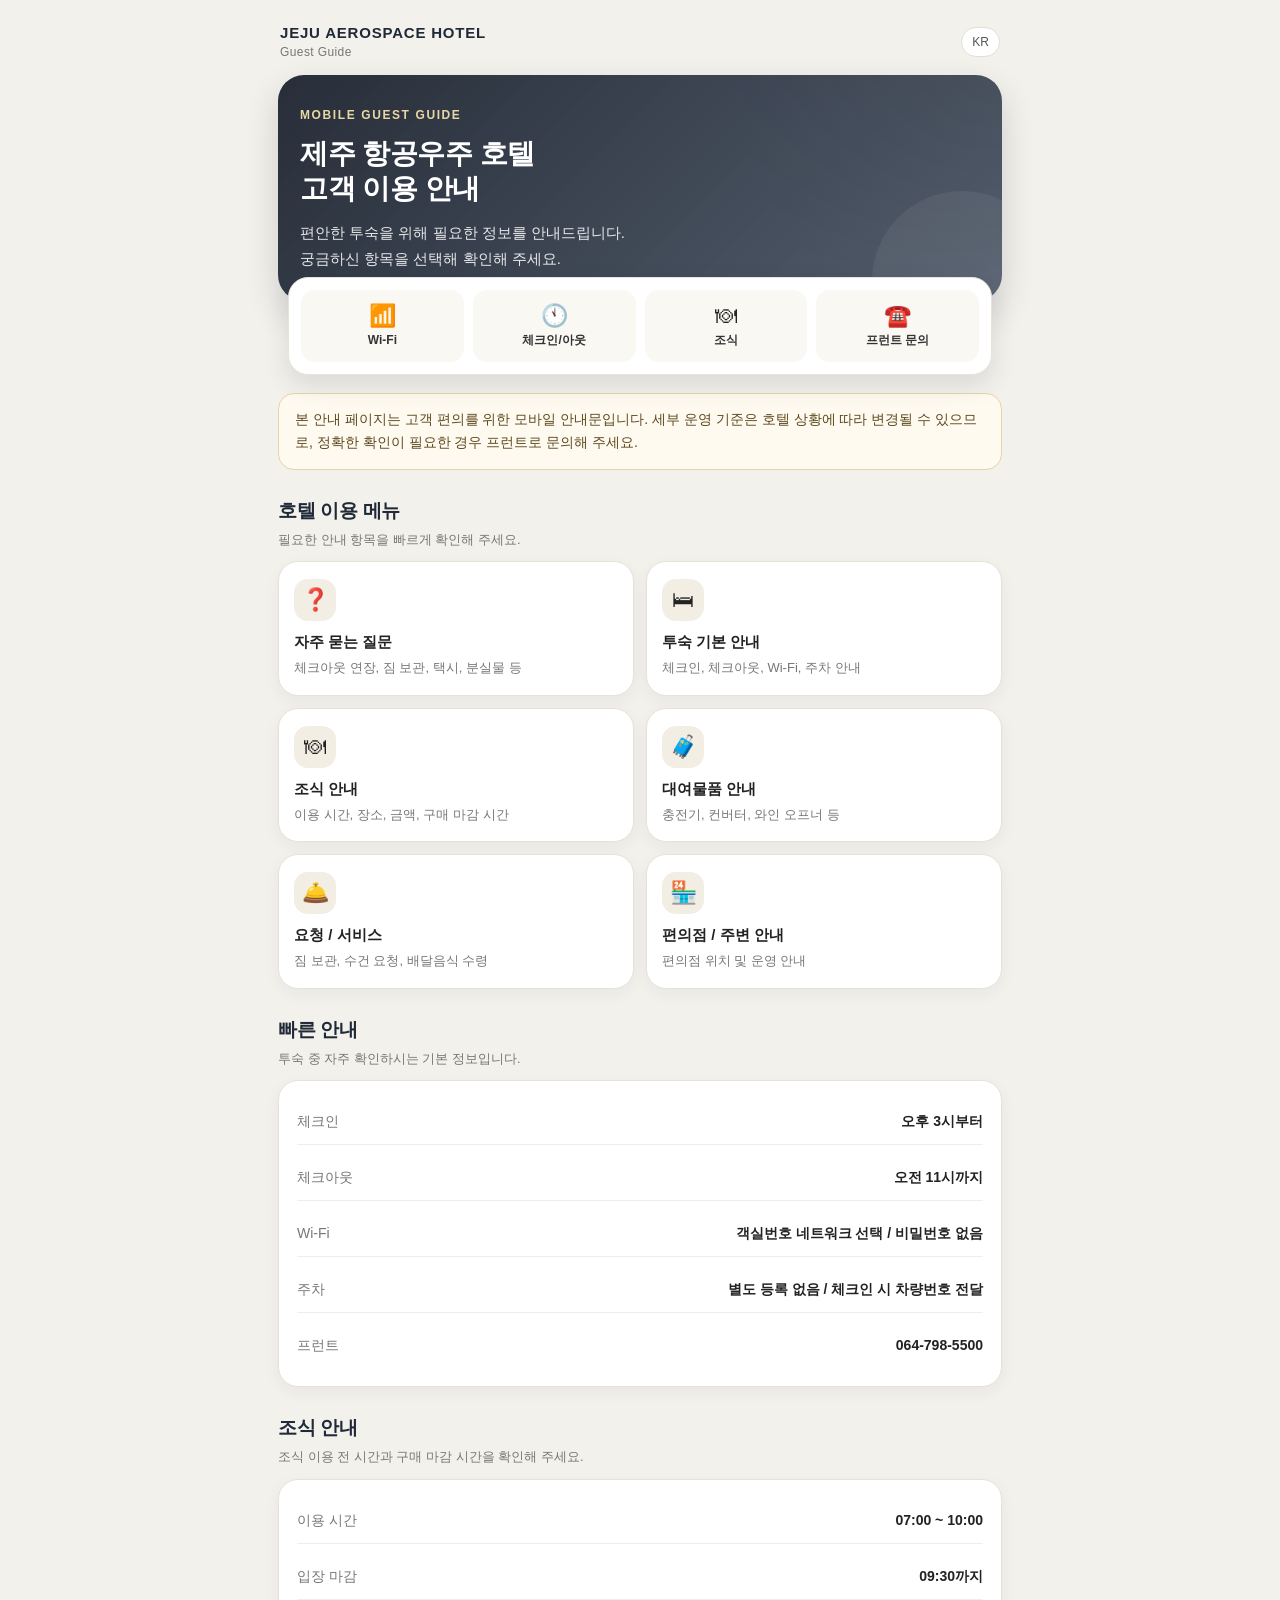
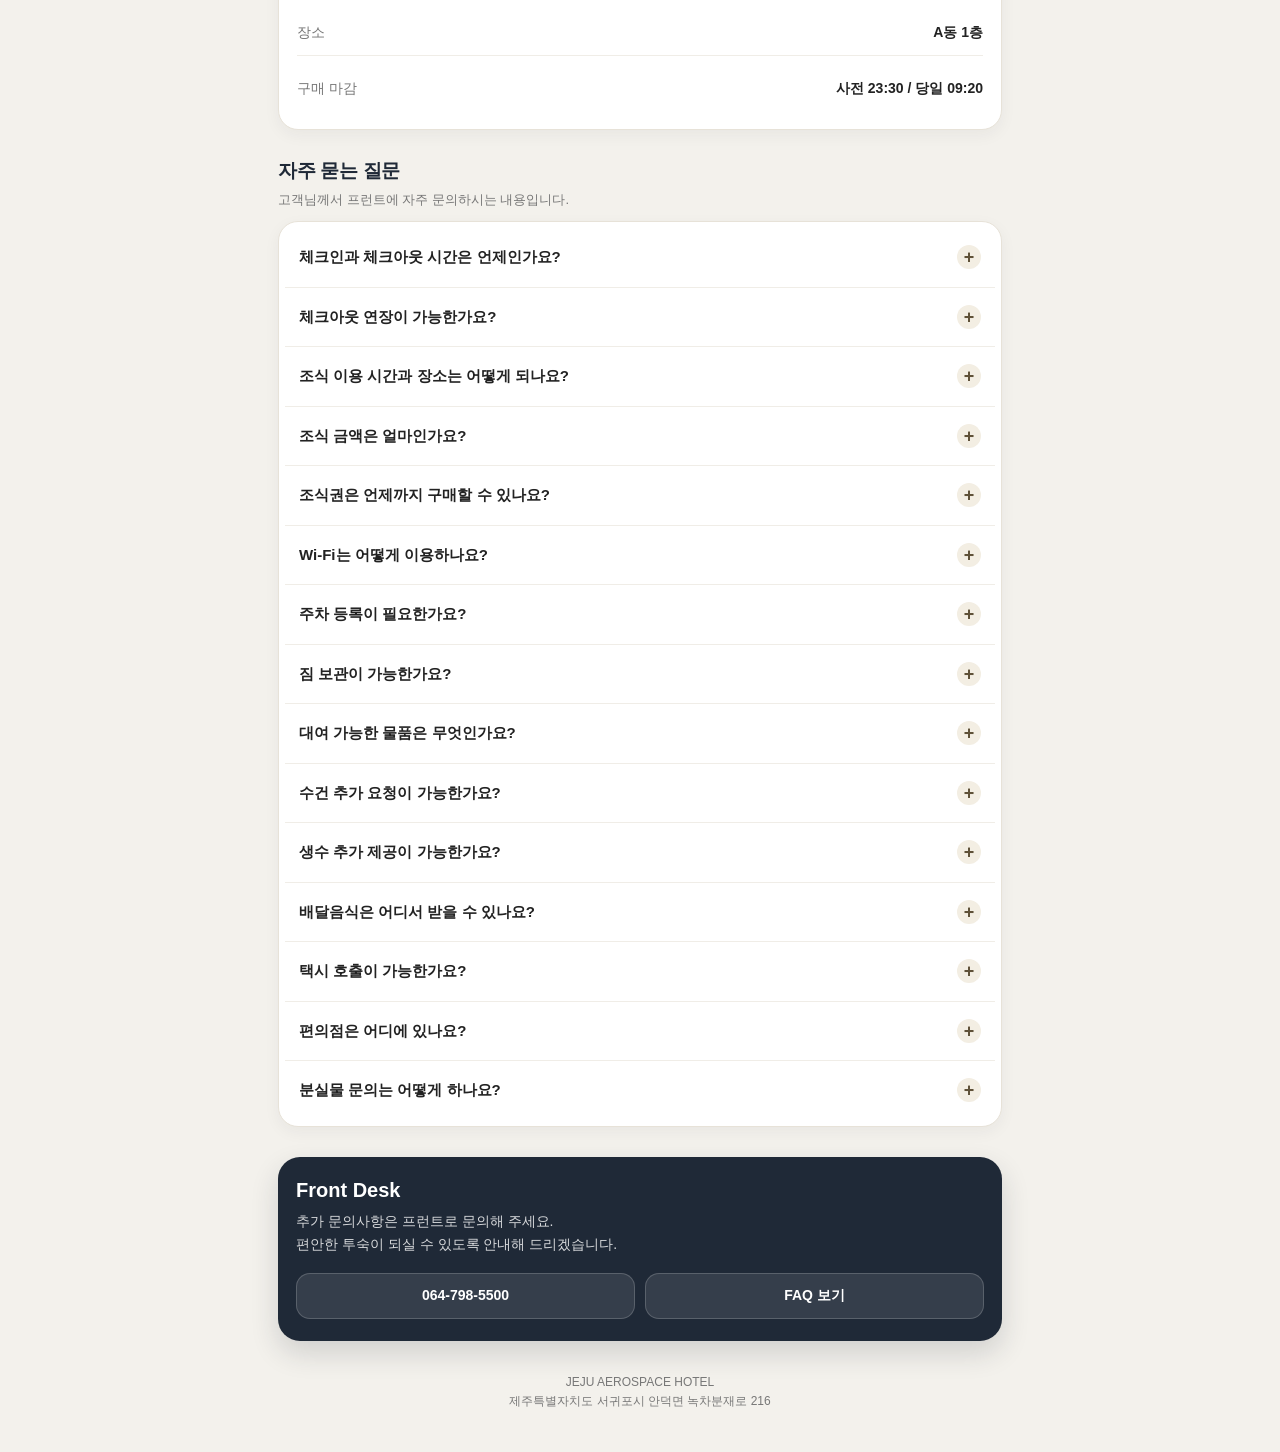
==== commit d4b1d798: "Update index.html" ====
--- a/index.html
+++ b/index.html
@@ -720,726 +720,4 @@
     </footer>
   </main>
 </body>
-</html><!DOCTYPE html>
-<html lang="ko">
-<head>
-  <meta charset="UTF-8" />
-  <meta name="viewport" content="width=device-width, initial-scale=1.0" />
-  <title>JEJU AEROSPACE HOTEL Guest Guide</title>
-
-  <style>
-    * {
-      box-sizing: border-box;
-    }
-
-    html {
-      scroll-behavior: smooth;
-    }
-
-    body {
-      margin: 0;
-      font-family: -apple-system, BlinkMacSystemFont, "Segoe UI", "Noto Sans KR", Arial, sans-serif;
-      background: #f3f1ec;
-      color: #222;
-    }
-
-    a {
-      color: inherit;
-      text-decoration: none;
-    }
-
-    .page {
-      max-width: 760px;
-      margin: 0 auto;
-      padding: 18px;
-    }
-
-    .top-bar {
-      display: flex;
-      justify-content: space-between;
-      align-items: center;
-      padding: 6px 2px 16px;
-    }
-
-    .brand {
-      line-height: 1.2;
-    }
-
-    .brand-title {
-      font-size: 15px;
-      font-weight: 800;
-      letter-spacing: 0.8px;
-      color: #1f2937;
-    }
-
-    .brand-sub {
-      margin-top: 3px;
-      font-size: 12px;
-      color: #777;
-      letter-spacing: 0.4px;
-    }
-
-    .language {
-      font-size: 12px;
-      color: #555;
-      background: #ffffff;
-      border: 1px solid #e2ded6;
-      padding: 7px 10px;
-      border-radius: 999px;
-    }
-
-    .hero {
-      background:
-        linear-gradient(135deg, rgba(24, 31, 43, 0.93), rgba(61, 73, 92, 0.88)),
-        radial-gradient(circle at top right, rgba(210, 180, 120, 0.35), transparent 35%);
-      color: #fff;
-      border-radius: 26px;
-      padding: 30px 22px;
-      box-shadow: 0 14px 32px rgba(30, 38, 54, 0.18);
-      overflow: hidden;
-      position: relative;
-    }
-
-    .hero::after {
-      content: "";
-      position: absolute;
-      right: -50px;
-      bottom: -70px;
-      width: 180px;
-      height: 180px;
-      border-radius: 50%;
-      background: rgba(255, 255, 255, 0.06);
-    }
-
-    .hero-label {
-      display: inline-block;
-      margin-bottom: 14px;
-      font-size: 12px;
-      letter-spacing: 1.6px;
-      text-transform: uppercase;
-      color: #e9d8a6;
-      font-weight: 700;
-    }
-
-    .hero h1 {
-      margin: 0;
-      font-size: 28px;
-      line-height: 1.25;
-      letter-spacing: -0.5px;
-    }
-
-    .hero p {
-      margin: 14px 0 0;
-      font-size: 15px;
-      line-height: 1.7;
-      color: rgba(255, 255, 255, 0.88);
-    }
-
-    .quick-wrap {
-      margin-top: -24px;
-      padding: 0 10px;
-      position: relative;
-      z-index: 2;
-    }
-
-    .quick-grid {
-      display: grid;
-      grid-template-columns: repeat(4, 1fr);
-      gap: 9px;
-      background: #ffffff;
-      border: 1px solid #e9e4db;
-      border-radius: 20px;
-      padding: 12px;
-      box-shadow: 0 10px 26px rgba(33, 38, 50, 0.12);
-    }
-
-    .quick-item {
-      text-align: center;
-      padding: 10px 5px;
-      border-radius: 14px;
-      background: #faf8f3;
-      min-height: 72px;
-      display: flex;
-      flex-direction: column;
-      justify-content: center;
-      gap: 6px;
-    }
-
-    .quick-icon {
-      font-size: 22px;
-      line-height: 1;
-    }
-
-    .quick-text {
-      font-size: 12px;
-      font-weight: 700;
-      color: #333;
-      line-height: 1.3;
-    }
-
-    .notice {
-      margin-top: 18px;
-      background: #fffaf0;
-      border: 1px solid #e7d4a4;
-      color: #5d4a1f;
-      padding: 14px 16px;
-      border-radius: 16px;
-      font-size: 14px;
-      line-height: 1.65;
-    }
-
-    .section {
-      margin-top: 28px;
-    }
-
-    .section-title {
-      margin: 0 0 6px;
-      font-size: 19px;
-      font-weight: 800;
-      color: #1f2937;
-      letter-spacing: -0.3px;
-    }
-
-    .section-desc {
-      margin: 0 0 12px;
-      font-size: 13px;
-      color: #777;
-      line-height: 1.5;
-    }
-
-    .category-grid {
-      display: grid;
-      grid-template-columns: 1fr 1fr;
-      gap: 12px;
-    }
-
-    .category-card {
-      background: #ffffff;
-      border: 1px solid #e7e2d8;
-      border-radius: 20px;
-      padding: 17px 15px;
-      min-height: 110px;
-      box-shadow: 0 5px 16px rgba(33, 38, 50, 0.05);
-    }
-
-    .category-icon {
-      width: 42px;
-      height: 42px;
-      border-radius: 14px;
-      background: #f3eee3;
-      display: flex;
-      align-items: center;
-      justify-content: center;
-      font-size: 22px;
-      margin-bottom: 12px;
-    }
-
-    .category-title {
-      font-size: 15px;
-      font-weight: 800;
-      color: #222;
-      margin-bottom: 6px;
-    }
-
-    .category-desc {
-      font-size: 13px;
-      color: #777;
-      line-height: 1.5;
-    }
-
-    .info-card {
-      background: #ffffff;
-      border: 1px solid #e7e2d8;
-      border-radius: 20px;
-      padding: 18px;
-      box-shadow: 0 5px 16px rgba(33, 38, 50, 0.05);
-    }
-
-    .info-list {
-      display: grid;
-      gap: 10px;
-    }
-
-    .info-row {
-      display: flex;
-      justify-content: space-between;
-      gap: 14px;
-      padding: 12px 0;
-      border-bottom: 1px solid #f0ede7;
-      font-size: 14px;
-      line-height: 1.5;
-    }
-
-    .info-row:last-child {
-      border-bottom: none;
-    }
-
-    .info-label {
-      color: #777;
-      min-width: 92px;
-    }
-
-    .info-value {
-      text-align: right;
-      font-weight: 700;
-      color: #222;
-    }
-
-    .faq-box {
-      background: #ffffff;
-      border: 1px solid #e7e2d8;
-      border-radius: 20px;
-      padding: 6px;
-      box-shadow: 0 5px 16px rgba(33, 38, 50, 0.05);
-    }
-
-    details {
-      border-bottom: 1px solid #f0ede7;
-    }
-
-    details:last-child {
-      border-bottom: none;
-    }
-
-    summary {
-      list-style: none;
-      cursor: pointer;
-      padding: 18px 40px 18px 14px;
-      font-weight: 800;
-      font-size: 15px;
-      line-height: 1.5;
-      position: relative;
-      color: #222;
-    }
-
-    summary::-webkit-details-marker {
-      display: none;
-    }
-
-    summary::after {
-      content: "+";
-      position: absolute;
-      right: 14px;
-      top: 17px;
-      width: 24px;
-      height: 24px;
-      border-radius: 50%;
-      background: #f3eee3;
-      color: #5f5138;
-      display: flex;
-      align-items: center;
-      justify-content: center;
-      font-size: 18px;
-      line-height: 1;
-      font-weight: 700;
-    }
-
-    details[open] summary::after {
-      content: "–";
-    }
-
-    details p {
-      margin: 0;
-      padding: 0 14px 18px;
-      color: #555;
-      font-size: 14px;
-      line-height: 1.75;
-    }
-
-    .price-list {
-      margin: 4px 14px 18px;
-      padding: 12px 14px;
-      background: #faf8f3;
-      border-radius: 14px;
-      font-size: 14px;
-      line-height: 1.7;
-      color: #444;
-    }
-
-    .front-card {
-      background: #1f2937;
-      color: #ffffff;
-      border-radius: 22px;
-      padding: 22px 18px;
-      margin-top: 30px;
-      box-shadow: 0 12px 28px rgba(33, 38, 50, 0.16);
-    }
-
-    .front-card h2 {
-      margin: 0 0 8px;
-      font-size: 20px;
-    }
-
-    .front-card p {
-      margin: 0;
-      color: rgba(255, 255, 255, 0.82);
-      font-size: 14px;
-      line-height: 1.7;
-    }
-
-    .front-buttons {
-      display: grid;
-      grid-template-columns: 1fr 1fr;
-      gap: 10px;
-      margin-top: 16px;
-    }
-
-    .front-button {
-      background: rgba(255, 255, 255, 0.1);
-      border: 1px solid rgba(255, 255, 255, 0.18);
-      border-radius: 14px;
-      padding: 13px 10px;
-      text-align: center;
-      font-size: 14px;
-      font-weight: 800;
-    }
-
-    .footer {
-      margin-top: 18px;
-      text-align: center;
-      color: #777;
-      font-size: 12px;
-      line-height: 1.6;
-      padding: 14px 0 22px;
-    }
-
-    @media (max-width: 520px) {
-      .page {
-        padding: 16px;
-      }
-
-      .hero {
-        padding: 28px 20px;
-      }
-
-      .hero h1 {
-        font-size: 25px;
-      }
-
-      .quick-grid {
-        grid-template-columns: repeat(2, 1fr);
-      }
-
-      .category-grid {
-        grid-template-columns: 1fr;
-      }
-
-      .info-row {
-        flex-direction: column;
-        gap: 4px;
-      }
-
-      .info-value {
-        text-align: left;
-      }
-    }
-  </style>
-</head>
-
-<body>
-  <main class="page">
-    <header class="top-bar">
-      <div class="brand">
-        <div class="brand-title">JEJU AEROSPACE HOTEL</div>
-        <div class="brand-sub">Guest Guide</div>
-      </div>
-
-      <div class="language">KR</div>
-    </header>
-
-    <section class="hero">
-      <span class="hero-label">Mobile Guest Guide</span>
-      <h1>제주 항공우주 호텔<br>고객 이용 안내</h1>
-      <p>
-        편안한 투숙을 위해 필요한 정보를 안내드립니다.<br>
-        궁금하신 항목을 선택해 확인해 주세요.
-      </p>
-    </section>
-
-    <section class="quick-wrap">
-      <div class="quick-grid">
-        <a class="quick-item" href="#wifi">
-          <div class="quick-icon">📶</div>
-          <div class="quick-text">Wi-Fi</div>
-        </a>
-
-        <a class="quick-item" href="#checkout">
-          <div class="quick-icon">🕚</div>
-          <div class="quick-text">체크인/아웃</div>
-        </a>
-
-        <a class="quick-item" href="#breakfast">
-          <div class="quick-icon">🍽</div>
-          <div class="quick-text">조식</div>
-        </a>
-
-        <a class="quick-item" href="#front">
-          <div class="quick-icon">☎️</div>
-          <div class="quick-text">프런트 문의</div>
-        </a>
-      </div>
-    </section>
-
-    <div class="notice">
-      본 안내 페이지는 고객 편의를 위한 모바일 안내문입니다.
-      세부 운영 기준은 호텔 상황에 따라 변경될 수 있으므로,
-      정확한 확인이 필요한 경우 프런트로 문의해 주세요.
-    </div>
-
-    <section class="section">
-      <h2 class="section-title">호텔 이용 메뉴</h2>
-      <p class="section-desc">필요한 안내 항목을 빠르게 확인해 주세요.</p>
-
-      <div class="category-grid">
-        <a class="category-card" href="#faq">
-          <div class="category-icon">❓</div>
-          <div class="category-title">자주 묻는 질문</div>
-          <div class="category-desc">체크아웃 연장, 짐 보관, 택시, 분실물 등</div>
-        </a>
-
-        <a class="category-card" href="#stay">
-          <div class="category-icon">🛏</div>
-          <div class="category-title">투숙 기본 안내</div>
-          <div class="category-desc">체크인, 체크아웃, Wi-Fi, 주차 안내</div>
-        </a>
-
-        <a class="category-card" href="#breakfast">
-          <div class="category-icon">🍽</div>
-          <div class="category-title">조식 안내</div>
-          <div class="category-desc">이용 시간, 장소, 금액, 구매 마감 시간</div>
-        </a>
-
-        <a class="category-card" href="#rental">
-          <div class="category-icon">🧳</div>
-          <div class="category-title">대여물품 안내</div>
-          <div class="category-desc">충전기, 컨버터, 와인 오프너 등</div>
-        </a>
-
-        <a class="category-card" href="#service">
-          <div class="category-icon">🛎️</div>
-          <div class="category-title">요청 / 서비스</div>
-          <div class="category-desc">짐 보관, 수건 요청, 배달음식 수령</div>
-        </a>
-
-        <a class="category-card" href="#store">
-          <div class="category-icon">🏪</div>
-          <div class="category-title">편의점 / 주변 안내</div>
-          <div class="category-desc">편의점 위치 및 운영 안내</div>
-        </a>
-      </div>
-    </section>
-
-    <section class="section" id="stay">
-      <h2 class="section-title">빠른 안내</h2>
-      <p class="section-desc">투숙 중 자주 확인하시는 기본 정보입니다.</p>
-
-      <div class="info-card">
-        <div class="info-list">
-          <div class="info-row" id="checkout">
-            <div class="info-label">체크인</div>
-            <div class="info-value">오후 3시부터</div>
-          </div>
-
-          <div class="info-row">
-            <div class="info-label">체크아웃</div>
-            <div class="info-value">오전 11시까지</div>
-          </div>
-
-          <div class="info-row" id="wifi">
-            <div class="info-label">Wi-Fi</div>
-            <div class="info-value">객실번호 네트워크 선택 / 비밀번호 없음</div>
-          </div>
-
-          <div class="info-row">
-            <div class="info-label">주차</div>
-            <div class="info-value">별도 등록 없음 / 체크인 시 차량번호 전달</div>
-          </div>
-
-          <div class="info-row">
-            <div class="info-label">프런트</div>
-            <div class="info-value">064-798-5500</div>
-          </div>
-        </div>
-      </div>
-    </section>
-
-    <section class="section" id="breakfast">
-      <h2 class="section-title">조식 안내</h2>
-      <p class="section-desc">조식 이용 전 시간과 구매 마감 시간을 확인해 주세요.</p>
-
-      <div class="info-card">
-        <div class="info-list">
-          <div class="info-row">
-            <div class="info-label">이용 시간</div>
-            <div class="info-value">07:00 ~ 10:00</div>
-          </div>
-
-          <div class="info-row">
-            <div class="info-label">입장 마감</div>
-            <div class="info-value">09:30까지</div>
-          </div>
-
-          <div class="info-row">
-            <div class="info-label">장소</div>
-            <div class="info-value">A동 1층</div>
-          </div>
-
-          <div class="info-row">
-            <div class="info-label">구매 마감</div>
-            <div class="info-value">사전 23:30 / 당일 09:20</div>
-          </div>
-        </div>
-      </div>
-    </section>
-
-    <section class="section" id="faq">
-      <h2 class="section-title">자주 묻는 질문</h2>
-      <p class="section-desc">고객님께서 프런트에 자주 문의하시는 내용입니다.</p>
-
-      <div class="faq-box">
-        <details>
-          <summary>체크인과 체크아웃 시간은 언제인가요?</summary>
-          <p>
-            체크인은 오후 3시부터 가능하며, 체크아웃 시간은 오전 11시입니다.
-          </p>
-        </details>
-
-        <details>
-          <summary>체크아웃 연장이 가능한가요?</summary>
-          <p>
-            체크아웃 연장은 당일 객실 상황에 따라 가능하며, 최대 오후 2시까지 연장 가능합니다.
-            연장 요금은 시간당 11,000원입니다. 이용을 원하실 경우 프런트로 문의해 주세요.
-          </p>
-        </details>
-
-        <details>
-          <summary>조식 이용 시간과 장소는 어떻게 되나요?</summary>
-          <p>
-            조식은 오전 7시부터 오전 10시까지 이용 가능하며, 입장은 오전 9시 30분까지 가능합니다.
-            조식 장소는 A동 1층입니다.
-          </p>
-        </details>
-
-        <details>
-          <summary>조식 금액은 얼마인가요?</summary>
-          <p>
-            전날 구매 시 사전 할인가로 이용 가능합니다.
-          </p>
-          <div class="price-list">
-            성인 사전 구매: 15,000원<br>
-            성인 당일 구매: 17,600원<br>
-            소인: 12,100원<br><br>
-            사전 할인가로 구매한 조식권은 환불이 어렵습니다.
-          </div>
-        </details>
-
-        <details>
-          <summary>조식권은 언제까지 구매할 수 있나요?</summary>
-          <p>
-            사전 할인가 조식권은 전날 23시 30분까지 구매 가능합니다.
-            당일 조식권은 당일 오전 9시 20분까지 구매 가능합니다.
-          </p>
-        </details>
-
-        <details>
-          <summary>Wi-Fi는 어떻게 이용하나요?</summary>
-          <p>
-            Wi-Fi 검색 시 객실번호로 된 네트워크를 선택하시면 됩니다.
-            비밀번호 없이 이용 가능합니다.
-          </p>
-        </details>
-
-        <details>
-          <summary>주차 등록이 필요한가요?</summary>
-          <p>
-            별도의 주차 등록은 필요하지 않습니다.
-            다만 체크인 시 차량번호를 프런트에 알려주시기 바랍니다.
-          </p>
-        </details>
-
-        <details id="service">
-          <summary>짐 보관이 가능한가요?</summary>
-          <p>
-            네, 가능합니다. 프런트로 방문하여 말씀해 주시면 안내 도와드리겠습니다.
-          </p>
-        </details>
-
-        <details id="rental">
-          <summary>대여 가능한 물품은 무엇인가요?</summary>
-          <p>
-            와인 오프너, 충전기, 컨버터 등 일부 물품 대여가 가능합니다.
-            수량이 한정되어 있어 조기 소진될 수 있습니다.
-            대여 물품은 사용 후 반드시 프런트로 반납해 주세요.
-          </p>
-        </details>
-
-        <details>
-          <summary>수건 추가 요청이 가능한가요?</summary>
-          <p>
-            필요 시 프런트로 방문해 주세요.
-            호텔 운영 기준에 따라 안내 도와드리겠습니다.
-          </p>
-        </details>
-
-        <details>
-          <summary>생수 추가 제공이 가능한가요?</summary>
-          <p>
-            생수는 1일 기준 객실 타입별 인원 수에 맞춰 제공됩니다.
-            추가 생수가 필요한 경우 편의점에서 구매해 주세요.
-          </p>
-        </details>
-
-        <details>
-          <summary>배달음식은 어디서 받을 수 있나요?</summary>
-          <p>
-            배달음식은 프런트 앞 로비에서 고객님께서 직접 수령해 주세요.
-          </p>
-        </details>
-
-        <details>
-          <summary>택시 호출이 가능한가요?</summary>
-          <p>
-            프런트에 요청하시면 카카오 택시를 통해 호출을 도와드릴 수 있습니다.
-            단, 배차 상황에 따라 대기 시간이 발생할 수 있습니다.
-          </p>
-        </details>
-
-        <details id="store">
-          <summary>편의점은 어디에 있나요?</summary>
-          <p>
-            편의점은 프런트 옆에 있습니다.
-            24시간 운영되며, 22시부터 익일 14시까지는 무인으로 운영됩니다.
-            무인 운영 시간에는 담배 및 주류 구매가 불가합니다.
-          </p>
-        </details>
-
-        <details>
-          <summary>분실물 문의는 어떻게 하나요?</summary>
-          <p>
-            호텔에서 발견된 분실물은 최대 30일 동안 보관됩니다.
-            분실물 문의는 프런트로 전화 또는 방문하여 문의해 주세요.
-          </p>
-        </details>
-      </div>
-    </section>
-
-    <section class="front-card" id="front">
-      <h2>Front Desk</h2>
-      <p>
-        추가 문의사항은 프런트로 문의해 주세요.<br>
-        편안한 투숙이 되실 수 있도록 안내해 드리겠습니다.
-      </p>
-
-      <div class="front-buttons">
-        <a class="front-button" href="tel:0647985500">064-798-5500</a>
-        <a class="front-button" href="#faq">FAQ 보기</a>
-      </div>
-    </section>
-
-    <footer class="footer">
-      JEJU AEROSPACE HOTEL<br>
-      제주특별자치도 서귀포시 안덕면 녹차분재로 216
-    </footer>
-  </main>
-</body>
 </html>
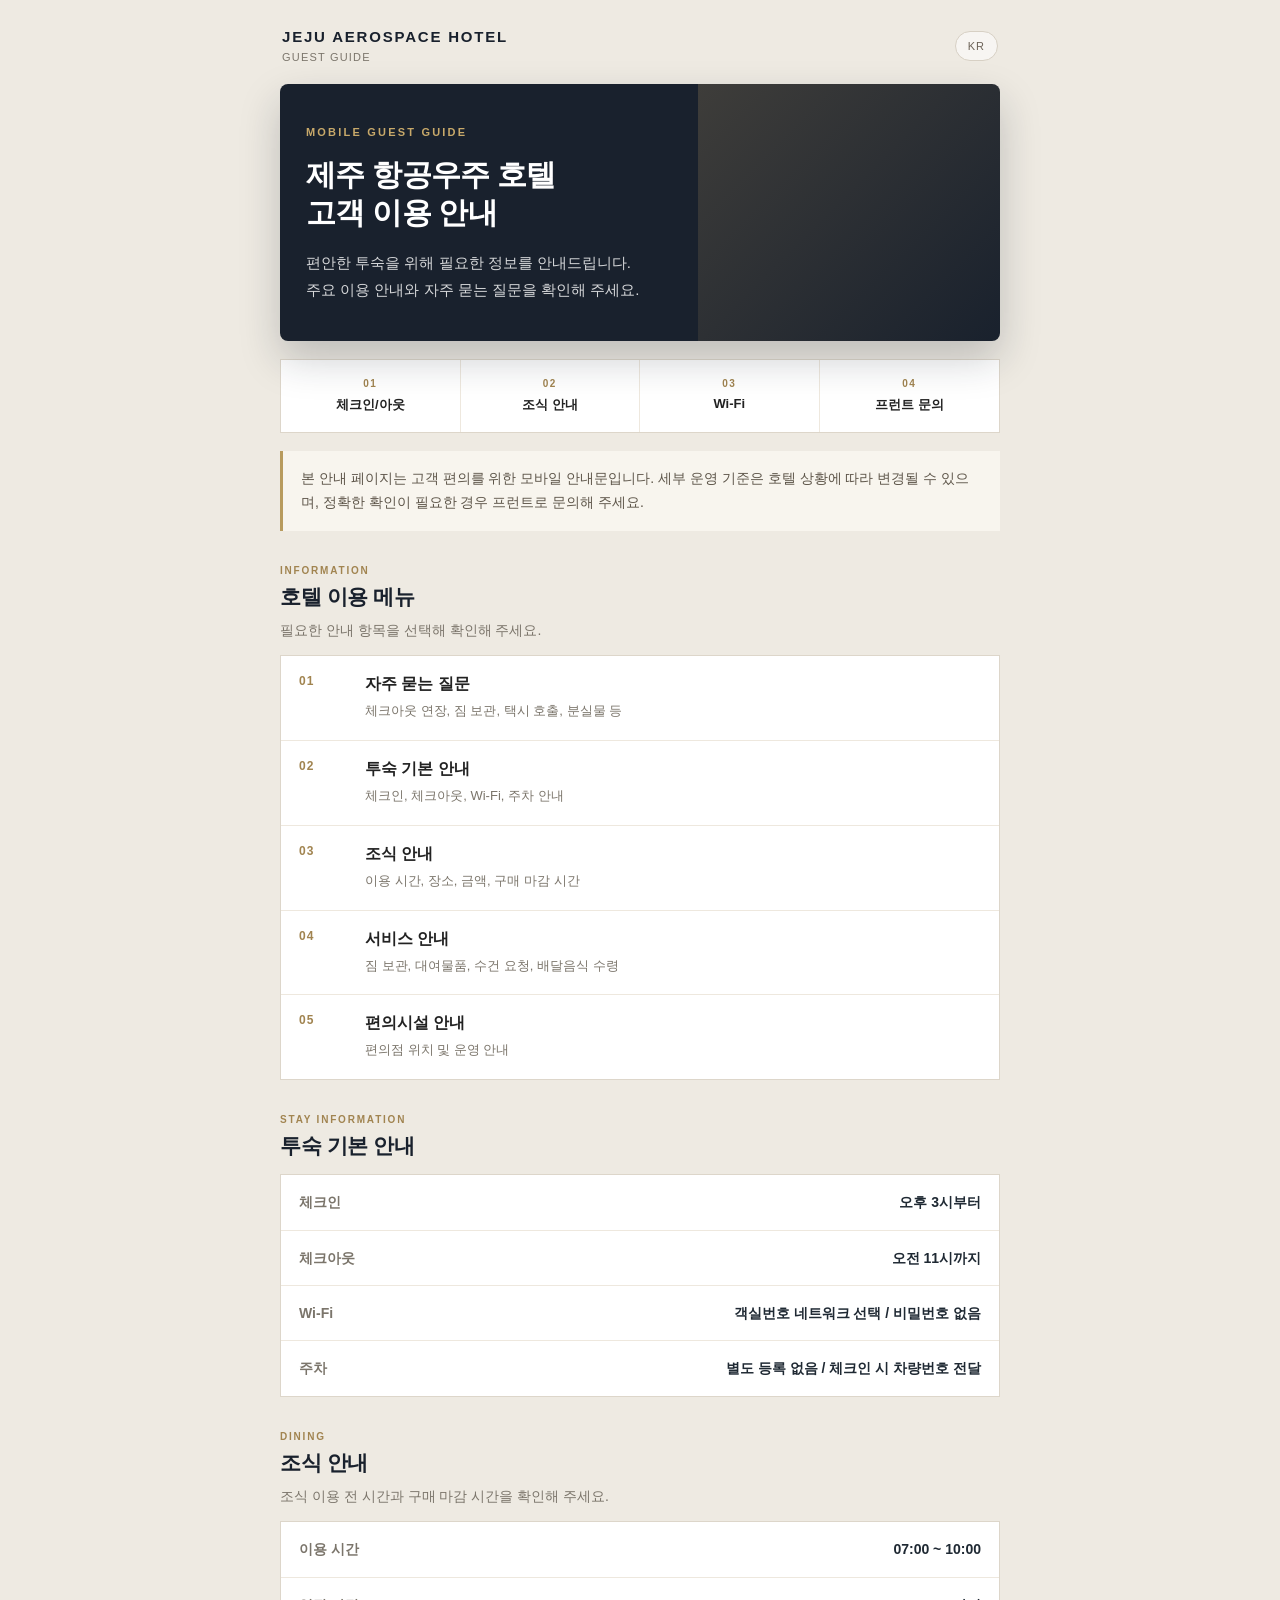
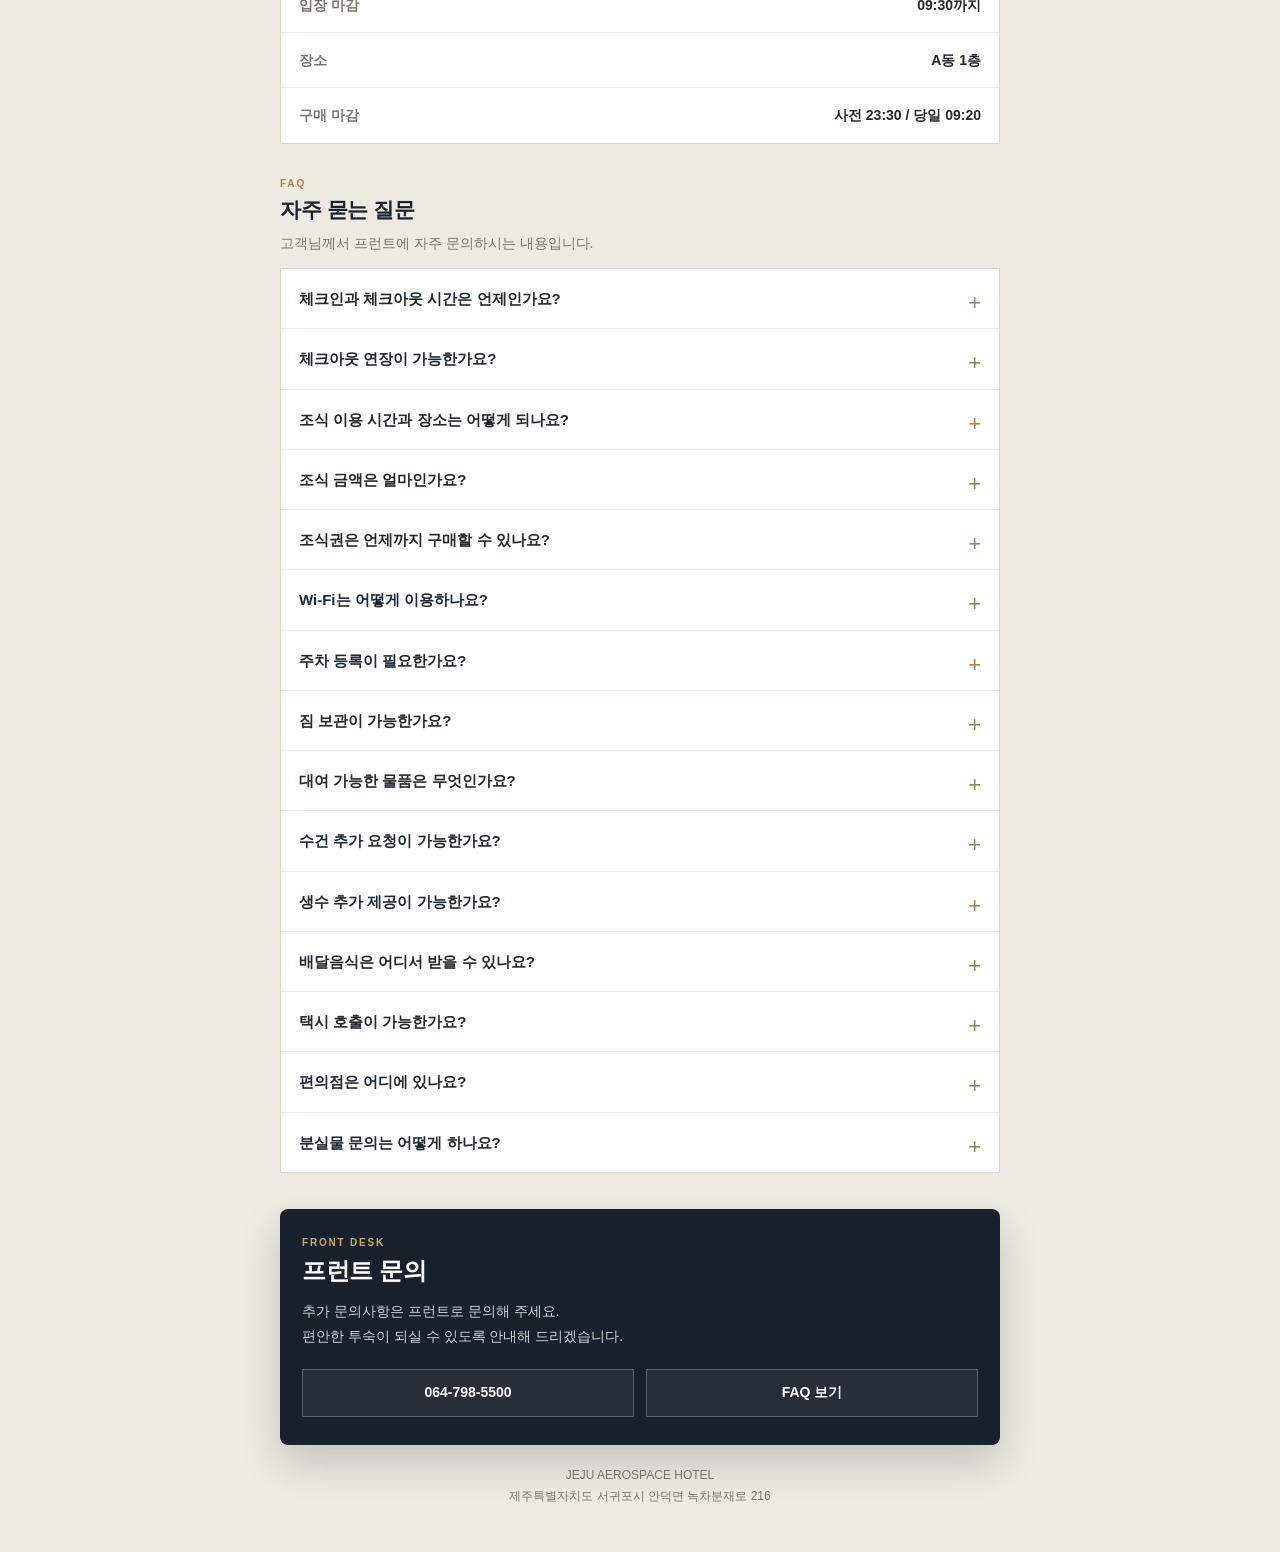
==== commit 4f962b05: "Update index.html" ====
--- a/index.html
+++ b/index.html
@@ -17,8 +17,8 @@
     body {
       margin: 0;
       font-family: -apple-system, BlinkMacSystemFont, "Segoe UI", "Noto Sans KR", Arial, sans-serif;
-      background: #f3f1ec;
-      color: #222;
+      background: #eeeae2;
+      color: #1f2933;
     }
 
     a {
@@ -29,356 +29,347 @@
     .page {
       max-width: 760px;
       margin: 0 auto;
-      padding: 18px;
-    }
-
-    .top-bar {
+      padding: 20px;
+    }
+
+    .top {
+      padding: 8px 2px 20px;
       display: flex;
       justify-content: space-between;
       align-items: center;
-      padding: 6px 2px 16px;
-    }
-
-    .brand {
+    }
+
+    .logo {
       line-height: 1.2;
     }
 
-    .brand-title {
+    .logo-main {
       font-size: 15px;
       font-weight: 800;
-      letter-spacing: 0.8px;
-      color: #1f2937;
-    }
-
-    .brand-sub {
-      margin-top: 3px;
-      font-size: 12px;
-      color: #777;
-      letter-spacing: 0.4px;
-    }
-
-    .language {
-      font-size: 12px;
-      color: #555;
-      background: #ffffff;
-      border: 1px solid #e2ded6;
-      padding: 7px 10px;
+      letter-spacing: 1.8px;
+      color: #19212d;
+    }
+
+    .logo-sub {
+      margin-top: 5px;
+      font-size: 11px;
+      letter-spacing: 1.2px;
+      color: #7b756b;
+      text-transform: uppercase;
+    }
+
+    .lang {
+      font-size: 11px;
+      letter-spacing: 1px;
+      padding: 8px 12px;
+      border: 1px solid #d7d0c4;
+      color: #6b6257;
+      background: rgba(255,255,255,0.55);
       border-radius: 999px;
     }
 
     .hero {
-      background:
-        linear-gradient(135deg, rgba(24, 31, 43, 0.93), rgba(61, 73, 92, 0.88)),
-        radial-gradient(circle at top right, rgba(210, 180, 120, 0.35), transparent 35%);
+      position: relative;
+      background: #19212d;
       color: #fff;
-      border-radius: 26px;
-      padding: 30px 22px;
-      box-shadow: 0 14px 32px rgba(30, 38, 54, 0.18);
+      border-radius: 8px;
+      padding: 42px 26px 38px;
       overflow: hidden;
-      position: relative;
-    }
-
-    .hero::after {
+      box-shadow: 0 18px 40px rgba(25, 33, 45, 0.22);
+    }
+
+    .hero::before {
       content: "";
       position: absolute;
-      right: -50px;
-      bottom: -70px;
-      width: 180px;
-      height: 180px;
-      border-radius: 50%;
-      background: rgba(255, 255, 255, 0.06);
-    }
-
-    .hero-label {
-      display: inline-block;
-      margin-bottom: 14px;
-      font-size: 12px;
-      letter-spacing: 1.6px;
+      top: 0;
+      right: 0;
+      width: 42%;
+      height: 100%;
+      background: linear-gradient(135deg, rgba(194, 160, 104, 0.22), rgba(255,255,255,0));
+    }
+
+    .hero-kicker {
+      position: relative;
+      display: block;
+      margin-bottom: 18px;
+      font-size: 11px;
+      letter-spacing: 2.2px;
+      color: #c8a96a;
+      font-weight: 700;
       text-transform: uppercase;
-      color: #e9d8a6;
+    }
+
+    .hero h1 {
+      position: relative;
+      margin: 0;
+      font-size: 30px;
+      line-height: 1.25;
       font-weight: 700;
-    }
-
-    .hero h1 {
-      margin: 0;
-      font-size: 28px;
-      line-height: 1.25;
-      letter-spacing: -0.5px;
+      letter-spacing: -0.7px;
     }
 
     .hero p {
-      margin: 14px 0 0;
+      position: relative;
+      margin: 18px 0 0;
       font-size: 15px;
-      line-height: 1.7;
-      color: rgba(255, 255, 255, 0.88);
-    }
-
-    .quick-wrap {
-      margin-top: -24px;
-      padding: 0 10px;
-      position: relative;
-      z-index: 2;
-    }
-
-    .quick-grid {
+      line-height: 1.8;
+      color: rgba(255,255,255,0.82);
+    }
+
+    .quick {
+      background: #fff;
+      margin-top: 18px;
+      border: 1px solid #ddd6ca;
       display: grid;
       grid-template-columns: repeat(4, 1fr);
-      gap: 9px;
-      background: #ffffff;
-      border: 1px solid #e9e4db;
-      border-radius: 20px;
-      padding: 12px;
-      box-shadow: 0 10px 26px rgba(33, 38, 50, 0.12);
-    }
-
-    .quick-item {
+    }
+
+    .quick a {
+      padding: 18px 10px;
       text-align: center;
-      padding: 10px 5px;
-      border-radius: 14px;
-      background: #faf8f3;
-      min-height: 72px;
-      display: flex;
-      flex-direction: column;
-      justify-content: center;
-      gap: 6px;
-    }
-
-    .quick-icon {
-      font-size: 22px;
-      line-height: 1;
-    }
-
-    .quick-text {
-      font-size: 12px;
+      border-right: 1px solid #eee8de;
+    }
+
+    .quick a:last-child {
+      border-right: none;
+    }
+
+    .quick-label {
+      display: block;
+      font-size: 10px;
+      letter-spacing: 1.4px;
+      color: #a18450;
+      font-weight: 800;
+      margin-bottom: 7px;
+    }
+
+    .quick-title {
+      display: block;
+      font-size: 13px;
       font-weight: 700;
-      color: #333;
-      line-height: 1.3;
+      color: #222;
     }
 
     .notice {
       margin-top: 18px;
-      background: #fffaf0;
-      border: 1px solid #e7d4a4;
-      color: #5d4a1f;
+      padding: 16px 18px;
+      background: #f8f5ee;
+      border-left: 3px solid #b89b5e;
+      font-size: 14px;
+      line-height: 1.7;
+      color: #5e564a;
+    }
+
+    .section {
+      margin-top: 34px;
+    }
+
+    .section-header {
+      margin-bottom: 14px;
+    }
+
+    .eyebrow {
+      display: block;
+      font-size: 10px;
+      letter-spacing: 1.8px;
+      color: #a18450;
+      font-weight: 800;
+      text-transform: uppercase;
+      margin-bottom: 7px;
+    }
+
+    .section-title {
+      margin: 0;
+      font-size: 21px;
+      font-weight: 800;
+      color: #19212d;
+      letter-spacing: -0.4px;
+    }
+
+    .section-desc {
+      margin: 8px 0 0;
+      font-size: 14px;
+      color: #7b756b;
+      line-height: 1.6;
+    }
+
+    .menu-list {
+      background: #fff;
+      border: 1px solid #ddd6ca;
+    }
+
+    .menu-item {
+      display: grid;
+      grid-template-columns: 52px 1fr;
+      gap: 14px;
+      padding: 18px;
+      border-bottom: 1px solid #eee8de;
+      align-items: start;
+    }
+
+    .menu-item:last-child {
+      border-bottom: none;
+    }
+
+    .menu-number {
+      font-size: 12px;
+      color: #a18450;
+      font-weight: 800;
+      letter-spacing: 1px;
+    }
+
+    .menu-title {
+      font-size: 16px;
+      font-weight: 800;
+      color: #222;
+      margin-bottom: 6px;
+    }
+
+    .menu-desc {
+      font-size: 13px;
+      line-height: 1.6;
+      color: #7b756b;
+    }
+
+    .info-card {
+      background: #fff;
+      border: 1px solid #ddd6ca;
+    }
+
+    .info-row {
+      display: grid;
+      grid-template-columns: 110px 1fr;
+      gap: 14px;
+      padding: 16px 18px;
+      border-bottom: 1px solid #eee8de;
+      font-size: 14px;
+      line-height: 1.6;
+    }
+
+    .info-row:last-child {
+      border-bottom: none;
+    }
+
+    .info-label {
+      color: #7b756b;
+      font-weight: 600;
+    }
+
+    .info-value {
+      color: #1f2933;
+      font-weight: 700;
+      text-align: right;
+    }
+
+    .faq-box {
+      background: #fff;
+      border: 1px solid #ddd6ca;
+    }
+
+    details {
+      border-bottom: 1px solid #eee8de;
+    }
+
+    details:last-child {
+      border-bottom: none;
+    }
+
+    summary {
+      list-style: none;
+      cursor: pointer;
+      padding: 18px 48px 18px 18px;
+      font-size: 15px;
+      line-height: 1.55;
+      font-weight: 800;
+      color: #1f2933;
+      position: relative;
+    }
+
+    summary::-webkit-details-marker {
+      display: none;
+    }
+
+    summary::after {
+      content: "+";
+      position: absolute;
+      right: 18px;
+      top: 17px;
+      color: #a18450;
+      font-size: 22px;
+      font-weight: 300;
+    }
+
+    details[open] summary::after {
+      content: "–";
+    }
+
+    details p {
+      margin: 0;
+      padding: 0 18px 20px;
+      font-size: 14px;
+      line-height: 1.8;
+      color: #5e564a;
+    }
+
+    .price-box {
+      margin: 0 18px 20px;
       padding: 14px 16px;
-      border-radius: 16px;
+      background: #f8f5ee;
+      border: 1px solid #eee1c8;
       font-size: 14px;
-      line-height: 1.65;
-    }
-
-    .section {
-      margin-top: 28px;
-    }
-
-    .section-title {
-      margin: 0 0 6px;
-      font-size: 19px;
-      font-weight: 800;
-      color: #1f2937;
-      letter-spacing: -0.3px;
-    }
-
-    .section-desc {
-      margin: 0 0 12px;
-      font-size: 13px;
-      color: #777;
-      line-height: 1.5;
-    }
-
-    .category-grid {
+      line-height: 1.8;
+      color: #4d463d;
+    }
+
+    .front {
+      margin-top: 36px;
+      background: #19212d;
+      color: #fff;
+      padding: 28px 22px;
+      border-radius: 8px;
+      box-shadow: 0 18px 40px rgba(25, 33, 45, 0.2);
+    }
+
+    .front .eyebrow {
+      color: #c8a96a;
+    }
+
+    .front h2 {
+      margin: 0;
+      font-size: 24px;
+      letter-spacing: -0.4px;
+    }
+
+    .front p {
+      margin: 12px 0 0;
+      font-size: 14px;
+      line-height: 1.8;
+      color: rgba(255,255,255,0.8);
+    }
+
+    .front-actions {
       display: grid;
       grid-template-columns: 1fr 1fr;
       gap: 12px;
-    }
-
-    .category-card {
-      background: #ffffff;
-      border: 1px solid #e7e2d8;
-      border-radius: 20px;
-      padding: 17px 15px;
-      min-height: 110px;
-      box-shadow: 0 5px 16px rgba(33, 38, 50, 0.05);
-    }
-
-    .category-icon {
-      width: 42px;
-      height: 42px;
-      border-radius: 14px;
-      background: #f3eee3;
-      display: flex;
-      align-items: center;
-      justify-content: center;
-      font-size: 22px;
-      margin-bottom: 12px;
-    }
-
-    .category-title {
-      font-size: 15px;
-      font-weight: 800;
-      color: #222;
-      margin-bottom: 6px;
-    }
-
-    .category-desc {
-      font-size: 13px;
-      color: #777;
-      line-height: 1.5;
-    }
-
-    .info-card {
-      background: #ffffff;
-      border: 1px solid #e7e2d8;
-      border-radius: 20px;
-      padding: 18px;
-      box-shadow: 0 5px 16px rgba(33, 38, 50, 0.05);
-    }
-
-    .info-list {
-      display: grid;
-      gap: 10px;
-    }
-
-    .info-row {
-      display: flex;
-      justify-content: space-between;
-      gap: 14px;
-      padding: 12px 0;
-      border-bottom: 1px solid #f0ede7;
-      font-size: 14px;
-      line-height: 1.5;
-    }
-
-    .info-row:last-child {
-      border-bottom: none;
-    }
-
-    .info-label {
-      color: #777;
-      min-width: 92px;
-    }
-
-    .info-value {
-      text-align: right;
-      font-weight: 700;
-      color: #222;
-    }
-
-    .faq-box {
-      background: #ffffff;
-      border: 1px solid #e7e2d8;
-      border-radius: 20px;
-      padding: 6px;
-      box-shadow: 0 5px 16px rgba(33, 38, 50, 0.05);
-    }
-
-    details {
-      border-bottom: 1px solid #f0ede7;
-    }
-
-    details:last-child {
-      border-bottom: none;
-    }
-
-    summary {
-      list-style: none;
-      cursor: pointer;
-      padding: 18px 40px 18px 14px;
-      font-weight: 800;
-      font-size: 15px;
-      line-height: 1.5;
-      position: relative;
-      color: #222;
-    }
-
-    summary::-webkit-details-marker {
-      display: none;
-    }
-
-    summary::after {
-      content: "+";
-      position: absolute;
-      right: 14px;
-      top: 17px;
-      width: 24px;
-      height: 24px;
-      border-radius: 50%;
-      background: #f3eee3;
-      color: #5f5138;
-      display: flex;
-      align-items: center;
-      justify-content: center;
-      font-size: 18px;
-      line-height: 1;
-      font-weight: 700;
-    }
-
-    details[open] summary::after {
-      content: "–";
-    }
-
-    details p {
-      margin: 0;
-      padding: 0 14px 18px;
-      color: #555;
-      font-size: 14px;
-      line-height: 1.75;
-    }
-
-    .price-list {
-      margin: 4px 14px 18px;
-      padding: 12px 14px;
-      background: #faf8f3;
-      border-radius: 14px;
-      font-size: 14px;
-      line-height: 1.7;
-      color: #444;
-    }
-
-    .front-card {
-      background: #1f2937;
-      color: #ffffff;
-      border-radius: 22px;
-      padding: 22px 18px;
-      margin-top: 30px;
-      box-shadow: 0 12px 28px rgba(33, 38, 50, 0.16);
-    }
-
-    .front-card h2 {
-      margin: 0 0 8px;
-      font-size: 20px;
-    }
-
-    .front-card p {
-      margin: 0;
-      color: rgba(255, 255, 255, 0.82);
-      font-size: 14px;
-      line-height: 1.7;
-    }
-
-    .front-buttons {
-      display: grid;
-      grid-template-columns: 1fr 1fr;
-      gap: 10px;
-      margin-top: 16px;
+      margin-top: 20px;
     }
 
     .front-button {
-      background: rgba(255, 255, 255, 0.1);
-      border: 1px solid rgba(255, 255, 255, 0.18);
-      border-radius: 14px;
-      padding: 13px 10px;
       text-align: center;
+      padding: 14px 12px;
+      border: 1px solid rgba(255,255,255,0.24);
+      color: #fff;
       font-size: 14px;
       font-weight: 800;
+      background: rgba(255,255,255,0.06);
     }
 
     .footer {
-      margin-top: 18px;
+      padding: 20px 0 26px;
       text-align: center;
-      color: #777;
       font-size: 12px;
-      line-height: 1.6;
-      padding: 14px 0 22px;
+      color: #7b756b;
+      line-height: 1.7;
     }
 
     @media (max-width: 520px) {
@@ -387,23 +378,33 @@
       }
 
       .hero {
-        padding: 28px 20px;
+        padding: 38px 22px 34px;
       }
 
       .hero h1 {
-        font-size: 25px;
-      }
-
-      .quick-grid {
+        font-size: 27px;
+      }
+
+      .quick {
         grid-template-columns: repeat(2, 1fr);
       }
 
-      .category-grid {
+      .quick a:nth-child(2) {
+        border-right: none;
+      }
+
+      .quick a:nth-child(1),
+      .quick a:nth-child(2) {
+        border-bottom: 1px solid #eee8de;
+      }
+
+      .menu-item {
+        grid-template-columns: 44px 1fr;
+        padding: 17px 16px;
+      }
+
+      .info-row {
         grid-template-columns: 1fr;
-      }
-
-      .info-row {
-        flex-direction: column;
         gap: 4px;
       }
 
@@ -416,170 +417,163 @@
 
 <body>
   <main class="page">
-    <header class="top-bar">
-      <div class="brand">
-        <div class="brand-title">JEJU AEROSPACE HOTEL</div>
-        <div class="brand-sub">Guest Guide</div>
-      </div>
-
-      <div class="language">KR</div>
+
+    <header class="top">
+      <div class="logo">
+        <div class="logo-main">JEJU AEROSPACE HOTEL</div>
+        <div class="logo-sub">Guest Guide</div>
+      </div>
+      <div class="lang">KR</div>
     </header>
 
     <section class="hero">
-      <span class="hero-label">Mobile Guest Guide</span>
+      <span class="hero-kicker">Mobile Guest Guide</span>
       <h1>제주 항공우주 호텔<br>고객 이용 안내</h1>
       <p>
         편안한 투숙을 위해 필요한 정보를 안내드립니다.<br>
-        궁금하신 항목을 선택해 확인해 주세요.
+        주요 이용 안내와 자주 묻는 질문을 확인해 주세요.
       </p>
     </section>
 
-    <section class="quick-wrap">
-      <div class="quick-grid">
-        <a class="quick-item" href="#wifi">
-          <div class="quick-icon">📶</div>
-          <div class="quick-text">Wi-Fi</div>
-        </a>
-
-        <a class="quick-item" href="#checkout">
-          <div class="quick-icon">🕚</div>
-          <div class="quick-text">체크인/아웃</div>
-        </a>
-
-        <a class="quick-item" href="#breakfast">
-          <div class="quick-icon">🍽</div>
-          <div class="quick-text">조식</div>
-        </a>
-
-        <a class="quick-item" href="#front">
-          <div class="quick-icon">☎️</div>
-          <div class="quick-text">프런트 문의</div>
-        </a>
-      </div>
-    </section>
+    <nav class="quick">
+      <a href="#stay">
+        <span class="quick-label">01</span>
+        <span class="quick-title">체크인/아웃</span>
+      </a>
+      <a href="#breakfast">
+        <span class="quick-label">02</span>
+        <span class="quick-title">조식 안내</span>
+      </a>
+      <a href="#wifi">
+        <span class="quick-label">03</span>
+        <span class="quick-title">Wi-Fi</span>
+      </a>
+      <a href="#front">
+        <span class="quick-label">04</span>
+        <span class="quick-title">프런트 문의</span>
+      </a>
+    </nav>
 
     <div class="notice">
       본 안내 페이지는 고객 편의를 위한 모바일 안내문입니다.
-      세부 운영 기준은 호텔 상황에 따라 변경될 수 있으므로,
+      세부 운영 기준은 호텔 상황에 따라 변경될 수 있으며,
       정확한 확인이 필요한 경우 프런트로 문의해 주세요.
     </div>
 
     <section class="section">
-      <h2 class="section-title">호텔 이용 메뉴</h2>
-      <p class="section-desc">필요한 안내 항목을 빠르게 확인해 주세요.</p>
-
-      <div class="category-grid">
-        <a class="category-card" href="#faq">
-          <div class="category-icon">❓</div>
-          <div class="category-title">자주 묻는 질문</div>
-          <div class="category-desc">체크아웃 연장, 짐 보관, 택시, 분실물 등</div>
+      <div class="section-header">
+        <span class="eyebrow">Information</span>
+        <h2 class="section-title">호텔 이용 메뉴</h2>
+        <p class="section-desc">필요한 안내 항목을 선택해 확인해 주세요.</p>
+      </div>
+
+      <div class="menu-list">
+        <a class="menu-item" href="#faq">
+          <div class="menu-number">01</div>
+          <div>
+            <div class="menu-title">자주 묻는 질문</div>
+            <div class="menu-desc">체크아웃 연장, 짐 보관, 택시 호출, 분실물 등</div>
+          </div>
         </a>
 
-        <a class="category-card" href="#stay">
-          <div class="category-icon">🛏</div>
-          <div class="category-title">투숙 기본 안내</div>
-          <div class="category-desc">체크인, 체크아웃, Wi-Fi, 주차 안내</div>
+        <a class="menu-item" href="#stay">
+          <div class="menu-number">02</div>
+          <div>
+            <div class="menu-title">투숙 기본 안내</div>
+            <div class="menu-desc">체크인, 체크아웃, Wi-Fi, 주차 안내</div>
+          </div>
         </a>
 
-        <a class="category-card" href="#breakfast">
-          <div class="category-icon">🍽</div>
-          <div class="category-title">조식 안내</div>
-          <div class="category-desc">이용 시간, 장소, 금액, 구매 마감 시간</div>
+        <a class="menu-item" href="#breakfast">
+          <div class="menu-number">03</div>
+          <div>
+            <div class="menu-title">조식 안내</div>
+            <div class="menu-desc">이용 시간, 장소, 금액, 구매 마감 시간</div>
+          </div>
         </a>
 
-        <a class="category-card" href="#rental">
-          <div class="category-icon">🧳</div>
-          <div class="category-title">대여물품 안내</div>
-          <div class="category-desc">충전기, 컨버터, 와인 오프너 등</div>
+        <a class="menu-item" href="#service">
+          <div class="menu-number">04</div>
+          <div>
+            <div class="menu-title">서비스 안내</div>
+            <div class="menu-desc">짐 보관, 대여물품, 수건 요청, 배달음식 수령</div>
+          </div>
         </a>
 
-        <a class="category-card" href="#service">
-          <div class="category-icon">🛎️</div>
-          <div class="category-title">요청 / 서비스</div>
-          <div class="category-desc">짐 보관, 수건 요청, 배달음식 수령</div>
+        <a class="menu-item" href="#store">
+          <div class="menu-number">05</div>
+          <div>
+            <div class="menu-title">편의시설 안내</div>
+            <div class="menu-desc">편의점 위치 및 운영 안내</div>
+          </div>
         </a>
-
-        <a class="category-card" href="#store">
-          <div class="category-icon">🏪</div>
-          <div class="category-title">편의점 / 주변 안내</div>
-          <div class="category-desc">편의점 위치 및 운영 안내</div>
-        </a>
       </div>
     </section>
 
     <section class="section" id="stay">
-      <h2 class="section-title">빠른 안내</h2>
-      <p class="section-desc">투숙 중 자주 확인하시는 기본 정보입니다.</p>
+      <div class="section-header">
+        <span class="eyebrow">Stay Information</span>
+        <h2 class="section-title">투숙 기본 안내</h2>
+      </div>
 
       <div class="info-card">
-        <div class="info-list">
-          <div class="info-row" id="checkout">
-            <div class="info-label">체크인</div>
-            <div class="info-value">오후 3시부터</div>
-          </div>
-
-          <div class="info-row">
-            <div class="info-label">체크아웃</div>
-            <div class="info-value">오전 11시까지</div>
-          </div>
-
-          <div class="info-row" id="wifi">
-            <div class="info-label">Wi-Fi</div>
-            <div class="info-value">객실번호 네트워크 선택 / 비밀번호 없음</div>
-          </div>
-
-          <div class="info-row">
-            <div class="info-label">주차</div>
-            <div class="info-value">별도 등록 없음 / 체크인 시 차량번호 전달</div>
-          </div>
-
-          <div class="info-row">
-            <div class="info-label">프런트</div>
-            <div class="info-value">064-798-5500</div>
-          </div>
+        <div class="info-row">
+          <div class="info-label">체크인</div>
+          <div class="info-value">오후 3시부터</div>
         </div>
+        <div class="info-row">
+          <div class="info-label">체크아웃</div>
+          <div class="info-value">오전 11시까지</div>
+        </div>
+        <div class="info-row" id="wifi">
+          <div class="info-label">Wi-Fi</div>
+          <div class="info-value">객실번호 네트워크 선택 / 비밀번호 없음</div>
+        </div>
+        <div class="info-row">
+          <div class="info-label">주차</div>
+          <div class="info-value">별도 등록 없음 / 체크인 시 차량번호 전달</div>
+        </div>
       </div>
     </section>
 
     <section class="section" id="breakfast">
-      <h2 class="section-title">조식 안내</h2>
-      <p class="section-desc">조식 이용 전 시간과 구매 마감 시간을 확인해 주세요.</p>
+      <div class="section-header">
+        <span class="eyebrow">Dining</span>
+        <h2 class="section-title">조식 안내</h2>
+        <p class="section-desc">조식 이용 전 시간과 구매 마감 시간을 확인해 주세요.</p>
+      </div>
 
       <div class="info-card">
-        <div class="info-list">
-          <div class="info-row">
-            <div class="info-label">이용 시간</div>
-            <div class="info-value">07:00 ~ 10:00</div>
-          </div>
-
-          <div class="info-row">
-            <div class="info-label">입장 마감</div>
-            <div class="info-value">09:30까지</div>
-          </div>
-
-          <div class="info-row">
-            <div class="info-label">장소</div>
-            <div class="info-value">A동 1층</div>
-          </div>
-
-          <div class="info-row">
-            <div class="info-label">구매 마감</div>
-            <div class="info-value">사전 23:30 / 당일 09:20</div>
-          </div>
+        <div class="info-row">
+          <div class="info-label">이용 시간</div>
+          <div class="info-value">07:00 ~ 10:00</div>
         </div>
+        <div class="info-row">
+          <div class="info-label">입장 마감</div>
+          <div class="info-value">09:30까지</div>
+        </div>
+        <div class="info-row">
+          <div class="info-label">장소</div>
+          <div class="info-value">A동 1층</div>
+        </div>
+        <div class="info-row">
+          <div class="info-label">구매 마감</div>
+          <div class="info-value">사전 23:30 / 당일 09:20</div>
+        </div>
       </div>
     </section>
 
     <section class="section" id="faq">
-      <h2 class="section-title">자주 묻는 질문</h2>
-      <p class="section-desc">고객님께서 프런트에 자주 문의하시는 내용입니다.</p>
+      <div class="section-header">
+        <span class="eyebrow">FAQ</span>
+        <h2 class="section-title">자주 묻는 질문</h2>
+        <p class="section-desc">고객님께서 프런트에 자주 문의하시는 내용입니다.</p>
+      </div>
 
       <div class="faq-box">
         <details>
           <summary>체크인과 체크아웃 시간은 언제인가요?</summary>
-          <p>
-            체크인은 오후 3시부터 가능하며, 체크아웃 시간은 오전 11시입니다.
-          </p>
+          <p>체크인은 오후 3시부터 가능하며, 체크아웃 시간은 오전 11시입니다.</p>
         </details>
 
         <details>
@@ -600,10 +594,8 @@
 
         <details>
           <summary>조식 금액은 얼마인가요?</summary>
-          <p>
-            전날 구매 시 사전 할인가로 이용 가능합니다.
-          </p>
-          <div class="price-list">
+          <p>전날 구매 시 사전 할인가로 이용 가능합니다.</p>
+          <div class="price-box">
             성인 사전 구매: 15,000원<br>
             성인 당일 구매: 17,600원<br>
             소인: 12,100원<br><br>
@@ -642,7 +634,7 @@
           </p>
         </details>
 
-        <details id="rental">
+        <details>
           <summary>대여 가능한 물품은 무엇인가요?</summary>
           <p>
             와인 오프너, 충전기, 컨버터 등 일부 물품 대여가 가능합니다.
@@ -701,14 +693,15 @@
       </div>
     </section>
 
-    <section class="front-card" id="front">
-      <h2>Front Desk</h2>
+    <section class="front" id="front">
+      <span class="eyebrow">Front Desk</span>
+      <h2>프런트 문의</h2>
       <p>
         추가 문의사항은 프런트로 문의해 주세요.<br>
         편안한 투숙이 되실 수 있도록 안내해 드리겠습니다.
       </p>
 
-      <div class="front-buttons">
+      <div class="front-actions">
         <a class="front-button" href="tel:0647985500">064-798-5500</a>
         <a class="front-button" href="#faq">FAQ 보기</a>
       </div>
@@ -718,6 +711,7 @@
       JEJU AEROSPACE HOTEL<br>
       제주특별자치도 서귀포시 안덕면 녹차분재로 216
     </footer>
+
   </main>
 </body>
 </html>
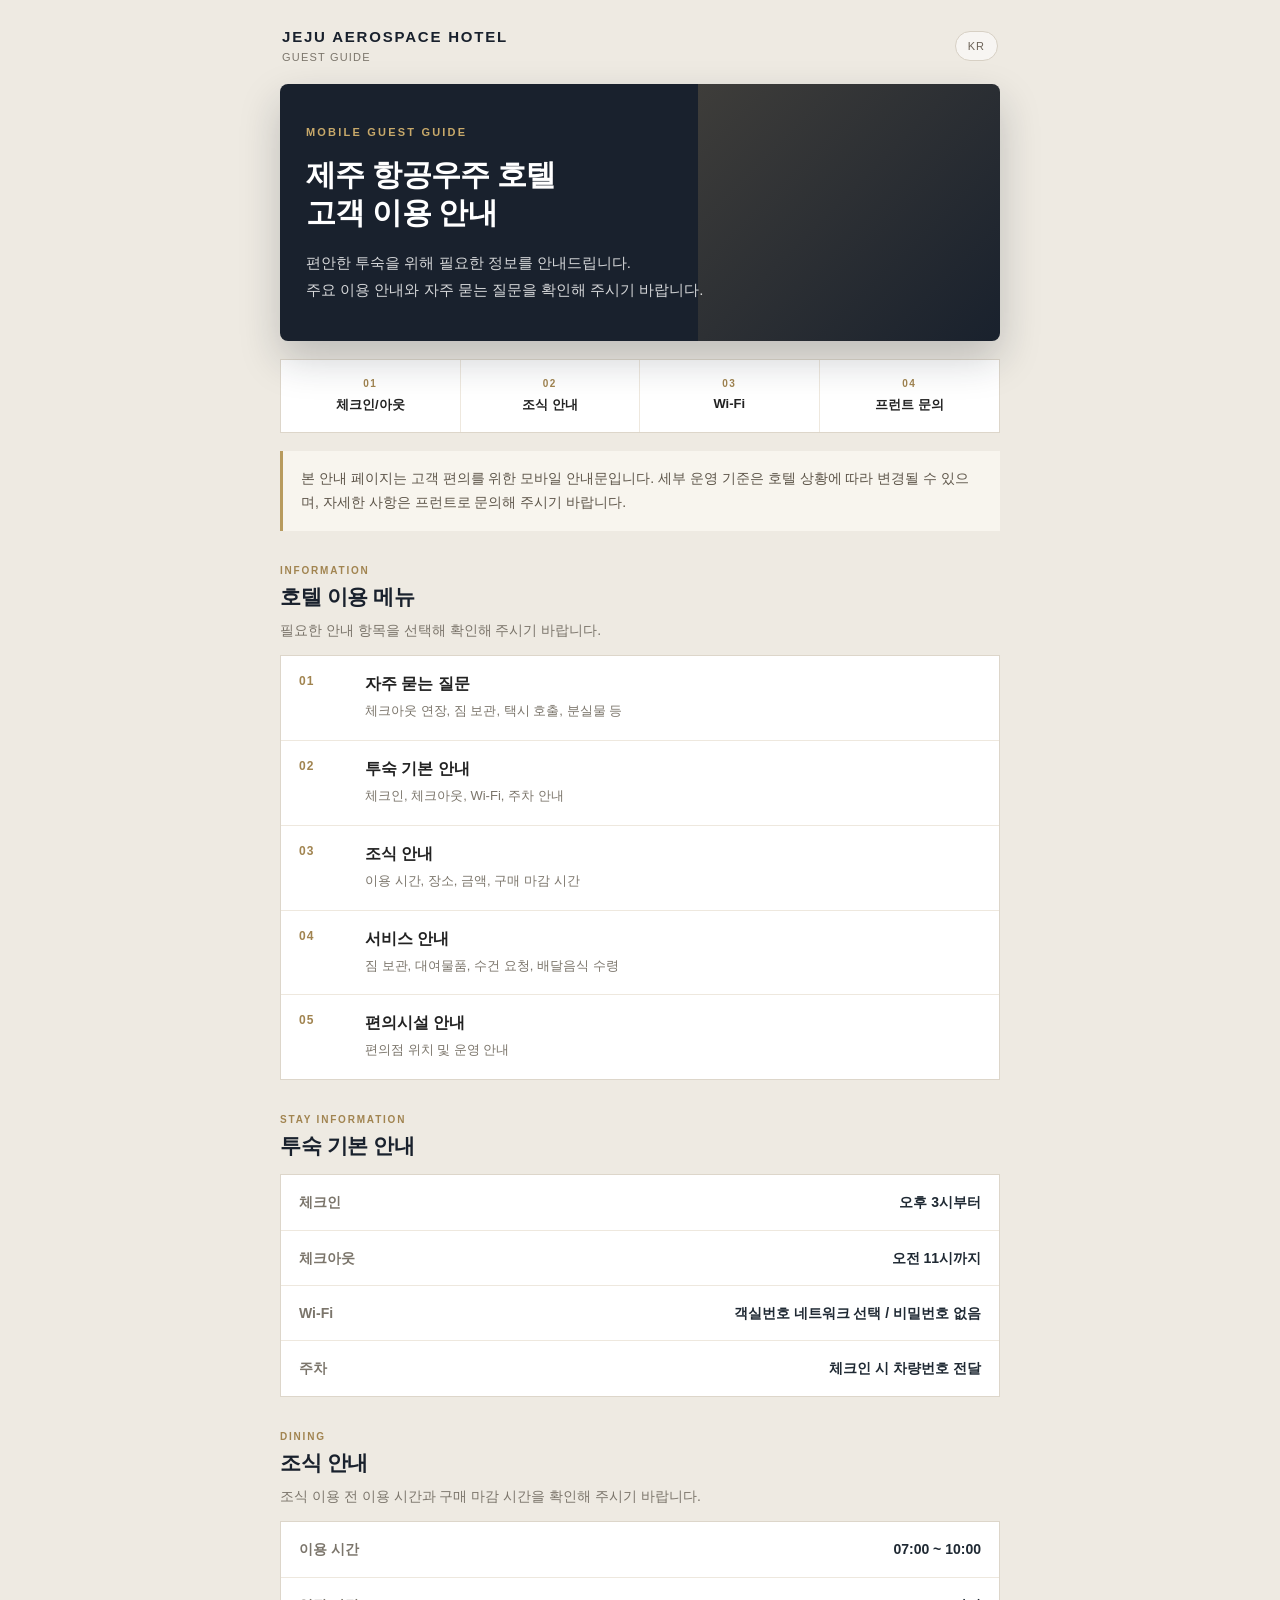
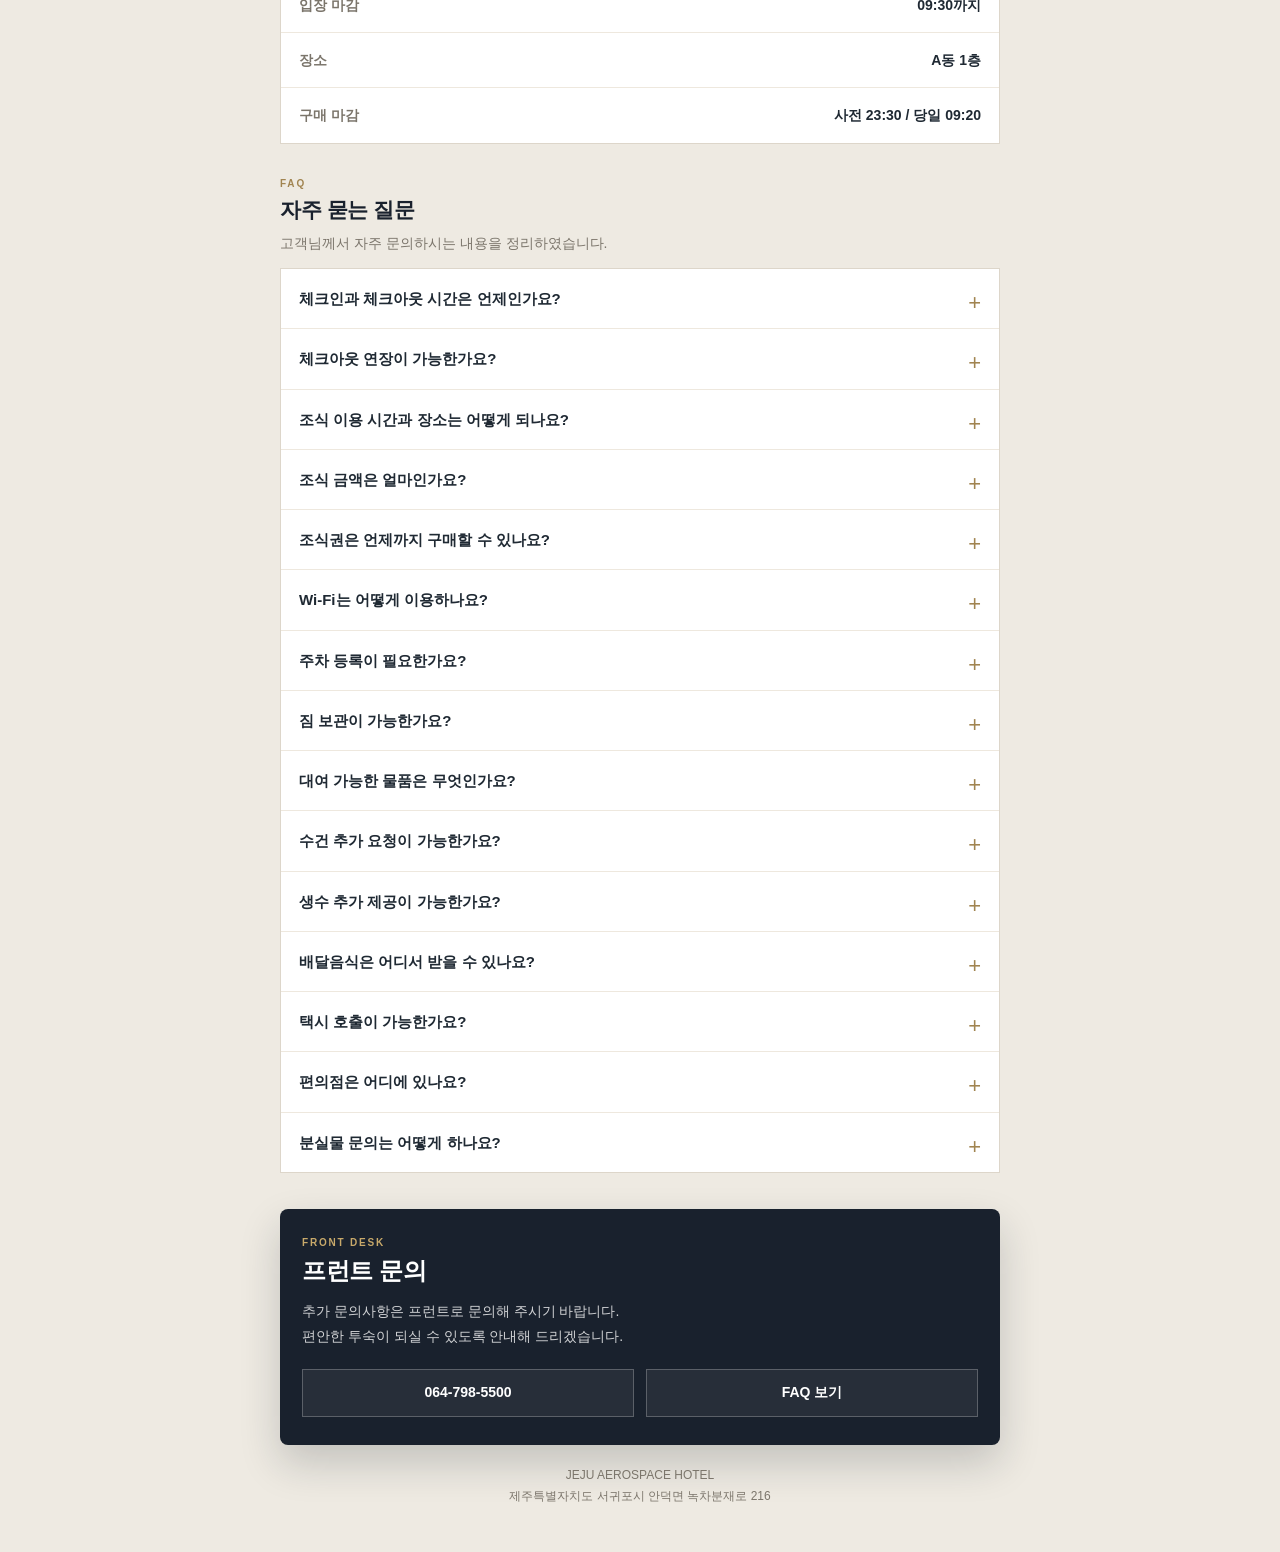
==== commit 3ce72708: "Update index.html" ====
--- a/index.html
+++ b/index.html
@@ -431,7 +431,7 @@
       <h1>제주 항공우주 호텔<br>고객 이용 안내</h1>
       <p>
         편안한 투숙을 위해 필요한 정보를 안내드립니다.<br>
-        주요 이용 안내와 자주 묻는 질문을 확인해 주세요.
+        주요 이용 안내와 자주 묻는 질문을 확인해 주시기 바랍니다.
       </p>
     </section>
 
@@ -457,14 +457,14 @@
     <div class="notice">
       본 안내 페이지는 고객 편의를 위한 모바일 안내문입니다.
       세부 운영 기준은 호텔 상황에 따라 변경될 수 있으며,
-      정확한 확인이 필요한 경우 프런트로 문의해 주세요.
+      자세한 사항은 프런트로 문의해 주시기 바랍니다.
     </div>
 
     <section class="section">
       <div class="section-header">
         <span class="eyebrow">Information</span>
         <h2 class="section-title">호텔 이용 메뉴</h2>
-        <p class="section-desc">필요한 안내 항목을 선택해 확인해 주세요.</p>
+        <p class="section-desc">필요한 안내 항목을 선택해 확인해 주시기 바랍니다.</p>
       </div>
 
       <div class="menu-list">
@@ -531,7 +531,7 @@
         </div>
         <div class="info-row">
           <div class="info-label">주차</div>
-          <div class="info-value">별도 등록 없음 / 체크인 시 차량번호 전달</div>
+          <div class="info-value">체크인 시 차량번호 전달</div>
         </div>
       </div>
     </section>
@@ -540,7 +540,7 @@
       <div class="section-header">
         <span class="eyebrow">Dining</span>
         <h2 class="section-title">조식 안내</h2>
-        <p class="section-desc">조식 이용 전 시간과 구매 마감 시간을 확인해 주세요.</p>
+        <p class="section-desc">조식 이용 전 이용 시간과 구매 마감 시간을 확인해 주시기 바랍니다.</p>
       </div>
 
       <div class="info-card">
@@ -567,20 +567,23 @@
       <div class="section-header">
         <span class="eyebrow">FAQ</span>
         <h2 class="section-title">자주 묻는 질문</h2>
-        <p class="section-desc">고객님께서 프런트에 자주 문의하시는 내용입니다.</p>
+        <p class="section-desc">고객님께서 자주 문의하시는 내용을 정리하였습니다.</p>
       </div>
 
       <div class="faq-box">
         <details>
           <summary>체크인과 체크아웃 시간은 언제인가요?</summary>
-          <p>체크인은 오후 3시부터 가능하며, 체크아웃 시간은 오전 11시입니다.</p>
+          <p>
+            체크인은 오후 3시부터 가능하며, 체크아웃은 오전 11시까지입니다.
+          </p>
         </details>
 
         <details>
           <summary>체크아웃 연장이 가능한가요?</summary>
           <p>
-            체크아웃 연장은 당일 객실 상황에 따라 가능하며, 최대 오후 2시까지 연장 가능합니다.
-            연장 요금은 시간당 11,000원입니다. 이용을 원하실 경우 프런트로 문의해 주세요.
+            체크아웃 연장은 당일 객실 상황에 따라 가능 여부가 달라집니다.
+            최대 오후 2시까지 연장 가능하며, 연장 요금은 시간당 11,000원입니다.
+            이용을 원하실 경우 프런트로 문의해 주시기 바랍니다.
           </p>
         </details>
 
@@ -594,7 +597,9 @@
 
         <details>
           <summary>조식 금액은 얼마인가요?</summary>
-          <p>전날 구매 시 사전 할인가로 이용 가능합니다.</p>
+          <p>
+            조식은 전날 구매 시 사전 할인가로 이용 가능합니다.
+          </p>
           <div class="price-box">
             성인 사전 구매: 15,000원<br>
             성인 당일 구매: 17,600원<br>
@@ -614,8 +619,8 @@
         <details>
           <summary>Wi-Fi는 어떻게 이용하나요?</summary>
           <p>
-            Wi-Fi 검색 시 객실번호로 된 네트워크를 선택하시면 됩니다.
-            비밀번호 없이 이용 가능합니다.
+            Wi-Fi 검색 시 객실번호로 된 네트워크를 선택해 주시기 바랍니다.
+            별도 비밀번호 없이 이용 가능합니다.
           </p>
         </details>
 
@@ -623,14 +628,15 @@
           <summary>주차 등록이 필요한가요?</summary>
           <p>
             별도의 주차 등록은 필요하지 않습니다.
-            다만 체크인 시 차량번호를 프런트에 알려주시기 바랍니다.
+            다만 체크인 시 차량번호를 프런트에 알려 주시기 바랍니다.
           </p>
         </details>
 
         <details id="service">
           <summary>짐 보관이 가능한가요?</summary>
           <p>
-            네, 가능합니다. 프런트로 방문하여 말씀해 주시면 안내 도와드리겠습니다.
+            짐 보관은 가능합니다.
+            프런트로 방문하여 문의해 주시기 바랍니다.
           </p>
         </details>
 
@@ -638,16 +644,15 @@
           <summary>대여 가능한 물품은 무엇인가요?</summary>
           <p>
             와인 오프너, 충전기, 컨버터 등 일부 물품 대여가 가능합니다.
-            수량이 한정되어 있어 조기 소진될 수 있습니다.
-            대여 물품은 사용 후 반드시 프런트로 반납해 주세요.
+            대여 물품은 수량이 한정되어 있으며, 사용 후 반드시 프런트로 반납해 주시기 바랍니다.
           </p>
         </details>
 
         <details>
           <summary>수건 추가 요청이 가능한가요?</summary>
           <p>
-            필요 시 프런트로 방문해 주세요.
-            호텔 운영 기준에 따라 안내 도와드리겠습니다.
+            수건이 추가로 필요하신 경우 프런트로 방문해 주시기 바랍니다.
+            운영 기준에 따라 안내해 드립니다.
           </p>
         </details>
 
@@ -655,21 +660,21 @@
           <summary>생수 추가 제공이 가능한가요?</summary>
           <p>
             생수는 1일 기준 객실 타입별 인원 수에 맞춰 제공됩니다.
-            추가 생수가 필요한 경우 편의점에서 구매해 주세요.
+            추가 생수가 필요한 경우 편의점에서 구매해 주시기 바랍니다.
           </p>
         </details>
 
         <details>
           <summary>배달음식은 어디서 받을 수 있나요?</summary>
           <p>
-            배달음식은 프런트 앞 로비에서 고객님께서 직접 수령해 주세요.
+            배달음식은 프런트 앞 로비에서 고객님께서 직접 수령해 주시기 바랍니다.
           </p>
         </details>
 
         <details>
           <summary>택시 호출이 가능한가요?</summary>
           <p>
-            프런트에 요청하시면 카카오 택시를 통해 호출을 도와드릴 수 있습니다.
+            프런트에 요청하시면 카카오 택시를 통해 호출을 도와드립니다.
             단, 배차 상황에 따라 대기 시간이 발생할 수 있습니다.
           </p>
         </details>
@@ -679,7 +684,7 @@
           <p>
             편의점은 프런트 옆에 있습니다.
             24시간 운영되며, 22시부터 익일 14시까지는 무인으로 운영됩니다.
-            무인 운영 시간에는 담배 및 주류 구매가 불가합니다.
+            무인 운영 시간에는 담배 및 주류 구매가 어렵습니다.
           </p>
         </details>
 
@@ -687,7 +692,7 @@
           <summary>분실물 문의는 어떻게 하나요?</summary>
           <p>
             호텔에서 발견된 분실물은 최대 30일 동안 보관됩니다.
-            분실물 문의는 프런트로 전화 또는 방문하여 문의해 주세요.
+            분실물 관련 문의는 프런트로 전화 또는 방문하여 문의해 주시기 바랍니다.
           </p>
         </details>
       </div>
@@ -697,7 +702,7 @@
       <span class="eyebrow">Front Desk</span>
       <h2>프런트 문의</h2>
       <p>
-        추가 문의사항은 프런트로 문의해 주세요.<br>
+        추가 문의사항은 프런트로 문의해 주시기 바랍니다.<br>
         편안한 투숙이 되실 수 있도록 안내해 드리겠습니다.
       </p>
 
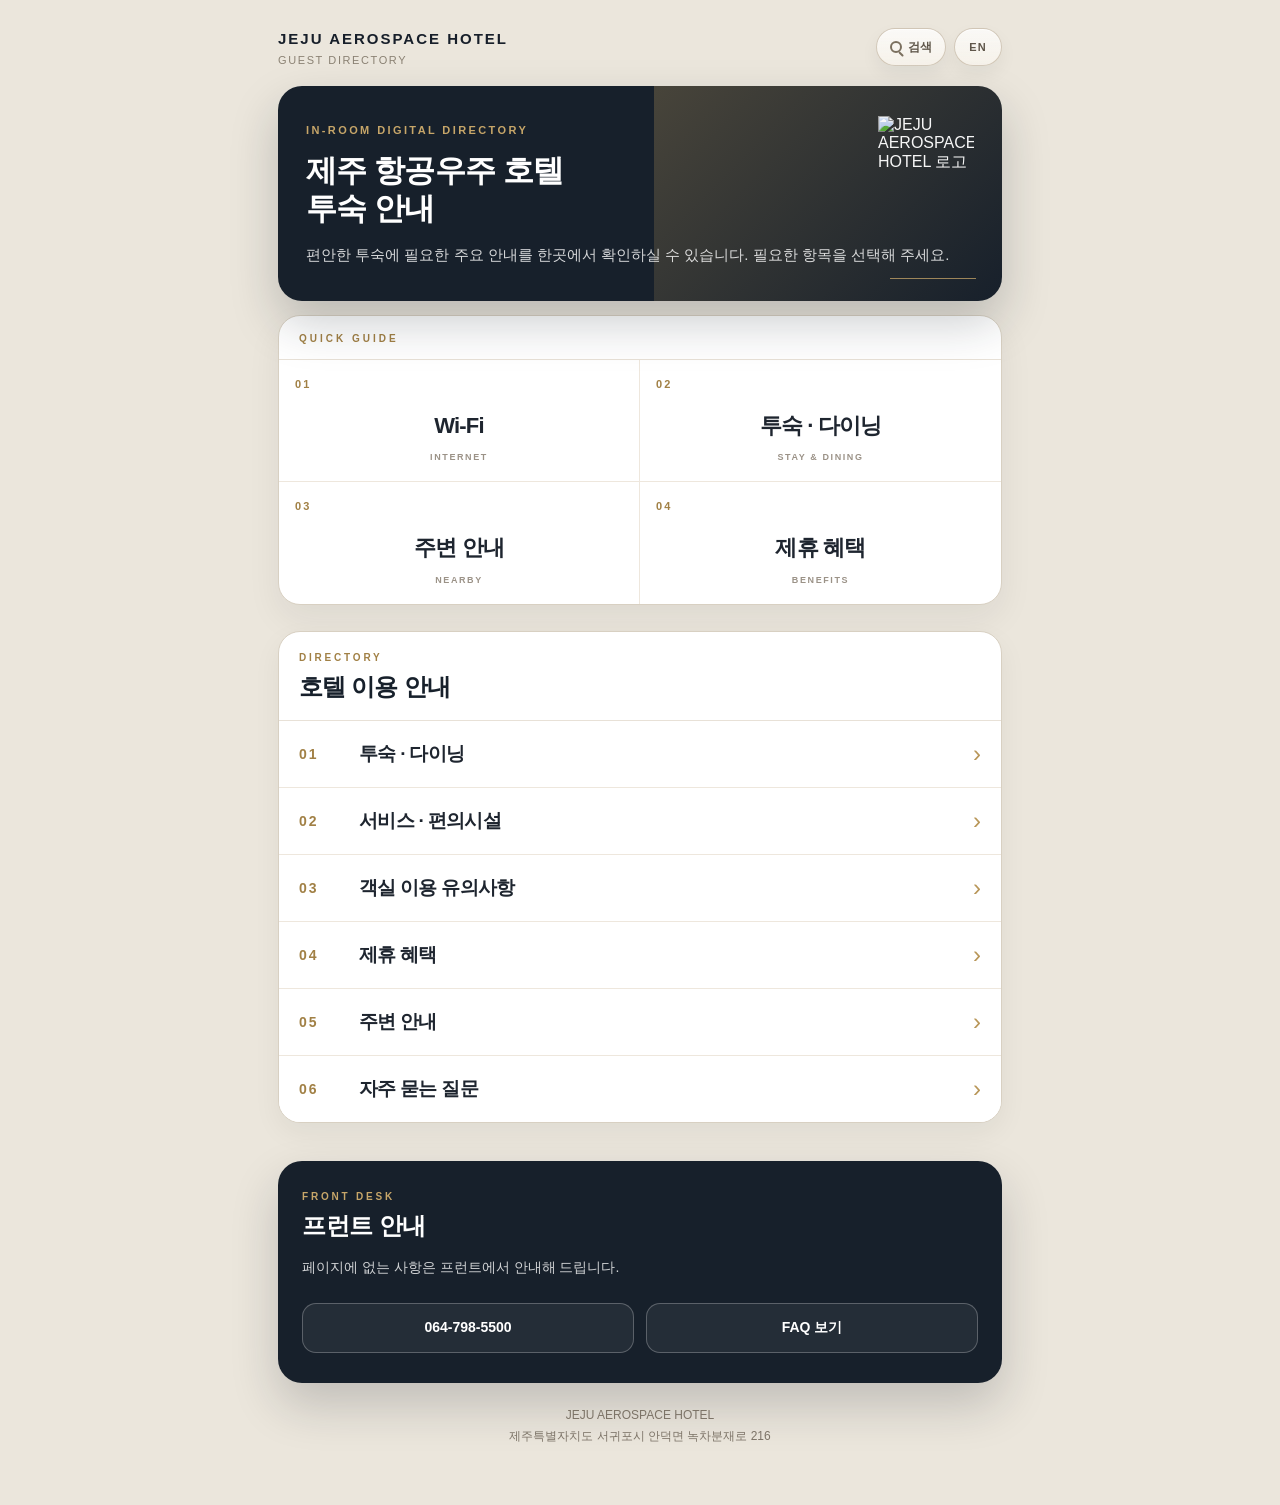
==== commit 7aee3773: "Update index.html" ====
--- a/index.html
+++ b/index.html
@@ -3,712 +3,209 @@
 <head>
   <meta charset="UTF-8" />
   <meta name="viewport" content="width=device-width, initial-scale=1.0" />
-  <title>JEJU AEROSPACE HOTEL Guest Guide</title>
-
-  <style>
-    * {
-      box-sizing: border-box;
-    }
-
-    html {
-      scroll-behavior: smooth;
-    }
-
-    body {
-      margin: 0;
-      font-family: -apple-system, BlinkMacSystemFont, "Segoe UI", "Noto Sans KR", Arial, sans-serif;
-      background: #eeeae2;
-      color: #1f2933;
-    }
-
-    a {
-      color: inherit;
-      text-decoration: none;
-    }
-
-    .page {
-      max-width: 760px;
-      margin: 0 auto;
-      padding: 20px;
-    }
-
-    .top {
-      padding: 8px 2px 20px;
-      display: flex;
-      justify-content: space-between;
-      align-items: center;
-    }
-
-    .logo {
-      line-height: 1.2;
-    }
-
-    .logo-main {
-      font-size: 15px;
-      font-weight: 800;
-      letter-spacing: 1.8px;
-      color: #19212d;
-    }
-
-    .logo-sub {
-      margin-top: 5px;
-      font-size: 11px;
-      letter-spacing: 1.2px;
-      color: #7b756b;
-      text-transform: uppercase;
-    }
-
-    .lang {
-      font-size: 11px;
-      letter-spacing: 1px;
-      padding: 8px 12px;
-      border: 1px solid #d7d0c4;
-      color: #6b6257;
-      background: rgba(255,255,255,0.55);
-      border-radius: 999px;
-    }
-
-    .hero {
-      position: relative;
-      background: #19212d;
-      color: #fff;
-      border-radius: 8px;
-      padding: 42px 26px 38px;
-      overflow: hidden;
-      box-shadow: 0 18px 40px rgba(25, 33, 45, 0.22);
-    }
-
-    .hero::before {
-      content: "";
-      position: absolute;
-      top: 0;
-      right: 0;
-      width: 42%;
-      height: 100%;
-      background: linear-gradient(135deg, rgba(194, 160, 104, 0.22), rgba(255,255,255,0));
-    }
-
-    .hero-kicker {
-      position: relative;
-      display: block;
-      margin-bottom: 18px;
-      font-size: 11px;
-      letter-spacing: 2.2px;
-      color: #c8a96a;
-      font-weight: 700;
-      text-transform: uppercase;
-    }
-
-    .hero h1 {
-      position: relative;
-      margin: 0;
-      font-size: 30px;
-      line-height: 1.25;
-      font-weight: 700;
-      letter-spacing: -0.7px;
-    }
-
-    .hero p {
-      position: relative;
-      margin: 18px 0 0;
-      font-size: 15px;
-      line-height: 1.8;
-      color: rgba(255,255,255,0.82);
-    }
-
-    .quick {
-      background: #fff;
-      margin-top: 18px;
-      border: 1px solid #ddd6ca;
-      display: grid;
-      grid-template-columns: repeat(4, 1fr);
-    }
-
-    .quick a {
-      padding: 18px 10px;
-      text-align: center;
-      border-right: 1px solid #eee8de;
-    }
-
-    .quick a:last-child {
-      border-right: none;
-    }
-
-    .quick-label {
-      display: block;
-      font-size: 10px;
-      letter-spacing: 1.4px;
-      color: #a18450;
-      font-weight: 800;
-      margin-bottom: 7px;
-    }
-
-    .quick-title {
-      display: block;
-      font-size: 13px;
-      font-weight: 700;
-      color: #222;
-    }
-
-    .notice {
-      margin-top: 18px;
-      padding: 16px 18px;
-      background: #f8f5ee;
-      border-left: 3px solid #b89b5e;
-      font-size: 14px;
-      line-height: 1.7;
-      color: #5e564a;
-    }
-
-    .section {
-      margin-top: 34px;
-    }
-
-    .section-header {
-      margin-bottom: 14px;
-    }
-
-    .eyebrow {
-      display: block;
-      font-size: 10px;
-      letter-spacing: 1.8px;
-      color: #a18450;
-      font-weight: 800;
-      text-transform: uppercase;
-      margin-bottom: 7px;
-    }
-
-    .section-title {
-      margin: 0;
-      font-size: 21px;
-      font-weight: 800;
-      color: #19212d;
-      letter-spacing: -0.4px;
-    }
-
-    .section-desc {
-      margin: 8px 0 0;
-      font-size: 14px;
-      color: #7b756b;
-      line-height: 1.6;
-    }
-
-    .menu-list {
-      background: #fff;
-      border: 1px solid #ddd6ca;
-    }
-
-    .menu-item {
-      display: grid;
-      grid-template-columns: 52px 1fr;
-      gap: 14px;
-      padding: 18px;
-      border-bottom: 1px solid #eee8de;
-      align-items: start;
-    }
-
-    .menu-item:last-child {
-      border-bottom: none;
-    }
-
-    .menu-number {
-      font-size: 12px;
-      color: #a18450;
-      font-weight: 800;
-      letter-spacing: 1px;
-    }
-
-    .menu-title {
-      font-size: 16px;
-      font-weight: 800;
-      color: #222;
-      margin-bottom: 6px;
-    }
-
-    .menu-desc {
-      font-size: 13px;
-      line-height: 1.6;
-      color: #7b756b;
-    }
-
-    .info-card {
-      background: #fff;
-      border: 1px solid #ddd6ca;
-    }
-
-    .info-row {
-      display: grid;
-      grid-template-columns: 110px 1fr;
-      gap: 14px;
-      padding: 16px 18px;
-      border-bottom: 1px solid #eee8de;
-      font-size: 14px;
-      line-height: 1.6;
-    }
-
-    .info-row:last-child {
-      border-bottom: none;
-    }
-
-    .info-label {
-      color: #7b756b;
-      font-weight: 600;
-    }
-
-    .info-value {
-      color: #1f2933;
-      font-weight: 700;
-      text-align: right;
-    }
-
-    .faq-box {
-      background: #fff;
-      border: 1px solid #ddd6ca;
-    }
-
-    details {
-      border-bottom: 1px solid #eee8de;
-    }
-
-    details:last-child {
-      border-bottom: none;
-    }
-
-    summary {
-      list-style: none;
-      cursor: pointer;
-      padding: 18px 48px 18px 18px;
-      font-size: 15px;
-      line-height: 1.55;
-      font-weight: 800;
-      color: #1f2933;
-      position: relative;
-    }
-
-    summary::-webkit-details-marker {
-      display: none;
-    }
-
-    summary::after {
-      content: "+";
-      position: absolute;
-      right: 18px;
-      top: 17px;
-      color: #a18450;
-      font-size: 22px;
-      font-weight: 300;
-    }
-
-    details[open] summary::after {
-      content: "–";
-    }
-
-    details p {
-      margin: 0;
-      padding: 0 18px 20px;
-      font-size: 14px;
-      line-height: 1.8;
-      color: #5e564a;
-    }
-
-    .price-box {
-      margin: 0 18px 20px;
-      padding: 14px 16px;
-      background: #f8f5ee;
-      border: 1px solid #eee1c8;
-      font-size: 14px;
-      line-height: 1.8;
-      color: #4d463d;
-    }
-
-    .front {
-      margin-top: 36px;
-      background: #19212d;
-      color: #fff;
-      padding: 28px 22px;
-      border-radius: 8px;
-      box-shadow: 0 18px 40px rgba(25, 33, 45, 0.2);
-    }
-
-    .front .eyebrow {
-      color: #c8a96a;
-    }
-
-    .front h2 {
-      margin: 0;
-      font-size: 24px;
-      letter-spacing: -0.4px;
-    }
-
-    .front p {
-      margin: 12px 0 0;
-      font-size: 14px;
-      line-height: 1.8;
-      color: rgba(255,255,255,0.8);
-    }
-
-    .front-actions {
-      display: grid;
-      grid-template-columns: 1fr 1fr;
-      gap: 12px;
-      margin-top: 20px;
-    }
-
-    .front-button {
-      text-align: center;
-      padding: 14px 12px;
-      border: 1px solid rgba(255,255,255,0.24);
-      color: #fff;
-      font-size: 14px;
-      font-weight: 800;
-      background: rgba(255,255,255,0.06);
-    }
-
-    .footer {
-      padding: 20px 0 26px;
-      text-align: center;
-      font-size: 12px;
-      color: #7b756b;
-      line-height: 1.7;
-    }
-
-    @media (max-width: 520px) {
-      .page {
-        padding: 16px;
-      }
-
-      .hero {
-        padding: 38px 22px 34px;
-      }
-
-      .hero h1 {
-        font-size: 27px;
-      }
-
-      .quick {
-        grid-template-columns: repeat(2, 1fr);
-      }
-
-      .quick a:nth-child(2) {
-        border-right: none;
-      }
-
-      .quick a:nth-child(1),
-      .quick a:nth-child(2) {
-        border-bottom: 1px solid #eee8de;
-      }
-
-      .menu-item {
-        grid-template-columns: 44px 1fr;
-        padding: 17px 16px;
-      }
-
-      .info-row {
-        grid-template-columns: 1fr;
-        gap: 4px;
-      }
-
-      .info-value {
-        text-align: left;
-      }
-    }
-  </style>
+  <title>JEJU AEROSPACE HOTEL Guest Directory</title>
+
+  <!-- Google Tag Manager -->
+  <script>(function(w,d,s,l,i){w[l]=w[l]||[];w[l].push({'gtm.start':
+  new Date().getTime(),event:'gtm.js'});var f=d.getElementsByTagName(s)[0],
+  j=d.createElement(s),dl=l!='dataLayer'?'&l='+l:'';j.async=true;j.src=
+  'https://www.googletagmanager.com/gtm.js?id='+i+dl;f.parentNode.insertBefore(j,f);
+  })(window,document,'script','dataLayer','GTM-KJN6C6B9');</script>
+  <!-- End Google Tag Manager -->
+
+  <link rel="stylesheet" href="style.css" />
 </head>
 
 <body>
+  <!-- Google Tag Manager (noscript) -->
+  <noscript><iframe src="https://www.googletagmanager.com/ns.html?id=GTM-KJN6C6B9"
+  height="0" width="0" style="display:none;visibility:hidden"></iframe></noscript>
+  <!-- End Google Tag Manager (noscript) -->
+
   <main class="page">
 
-    <header class="top">
-      <div class="logo">
-        <div class="logo-main">JEJU AEROSPACE HOTEL</div>
-        <div class="logo-sub">Guest Guide</div>
-      </div>
-      <div class="lang">KR</div>
+    <header class="topbar">
+      <div class="topbar-brand">
+        <div class="brand-main">JEJU AEROSPACE HOTEL</div>
+        <div class="brand-sub">Guest Directory</div>
+      </div>
+
+      <div class="topbar-actions">
+        <button class="search-toggle" type="button" aria-label="검색 열기">
+          <span class="search-mark" aria-hidden="true"></span>
+          <span>검색</span>
+        </button>
+        <a class="language" href="en/index.html" aria-label="English version">EN</a>
+      </div>
     </header>
 
-    <section class="hero">
-      <span class="hero-kicker">Mobile Guest Guide</span>
-      <h1>제주 항공우주 호텔<br>고객 이용 안내</h1>
+    <section class="hero main-hero">
+      <div class="hero-inner">
+        <img class="hero-logo" src="logo1.png" alt="JEJU AEROSPACE HOTEL 로고">
+
+        <span class="kicker">In-Room Digital Directory</span>
+
+        <h1>제주 항공우주 호텔<br>투숙 안내</h1>
+
+        <p>
+          편안한 투숙에 필요한 주요 안내를 한곳에서 확인하실 수 있습니다.
+          필요한 항목을 선택해 주세요.
+        </p>
+      </div>
+    </section>
+
+    <section class="quick">
+      <div class="quick-title">
+        <span>Quick Guide</span>
+      </div>
+
+      <div class="quick-grid">
+        <a
+          class="quick-card"
+          href="stay.html#wifi"
+          data-track-area="quick"
+          data-track-item="wifi"
+        >
+          <div class="quick-no">01</div>
+          <div class="quick-main">Wi-Fi</div>
+          <div class="quick-en">Internet</div>
+        </a>
+
+        <a
+          class="quick-card"
+          href="stay.html"
+          data-track-area="quick"
+          data-track-item="stay_dining"
+        >
+          <div class="quick-no">02</div>
+          <div class="quick-main">투숙 · 다이닝</div>
+          <div class="quick-en">Stay & Dining</div>
+        </a>
+
+        <a
+          class="quick-card"
+          href="nearby.html"
+          data-track-area="quick"
+          data-track-item="nearby"
+        >
+          <div class="quick-no">03</div>
+          <div class="quick-main">주변 안내</div>
+          <div class="quick-en">Nearby</div>
+        </a>
+
+        <a
+          class="quick-card"
+          href="benefits.html"
+          data-track-area="quick"
+          data-track-item="benefits"
+        >
+          <div class="quick-no">04</div>
+          <div class="quick-main">제휴 혜택</div>
+          <div class="quick-en">Benefits</div>
+        </a>
+      </div>
+    </section>
+
+    <section class="section" id="directory-menu">
+      <div class="section-header">
+        <span class="section-label">Directory</span>
+        <h2 class="section-title">호텔 이용 안내</h2>
+      </div>
+
+      <div class="directory">
+        <a
+          class="directory-item"
+          href="stay.html"
+          data-track-area="directory"
+          data-track-item="stay_dining"
+        >
+          <div class="directory-no">01</div>
+          <div class="directory-title">투숙 · 다이닝</div>
+          <div class="arrow">›</div>
+        </a>
+
+        <a
+          class="directory-item"
+          href="service.html"
+          data-track-area="directory"
+          data-track-item="service_facility"
+        >
+          <div class="directory-no">02</div>
+          <div class="directory-title">서비스 · 편의시설</div>
+          <div class="arrow">›</div>
+        </a>
+
+        <a
+          class="directory-item"
+          href="policy.html"
+          data-track-area="directory"
+          data-track-item="room_policy"
+        >
+          <div class="directory-no">03</div>
+          <div class="directory-title">객실 이용 유의사항</div>
+          <div class="arrow">›</div>
+        </a>
+
+        <a
+          class="directory-item"
+          href="benefits.html"
+          data-track-area="directory"
+          data-track-item="benefits"
+        >
+          <div class="directory-no">04</div>
+          <div class="directory-title">제휴 혜택</div>
+          <div class="arrow">›</div>
+        </a>
+
+        <a
+          class="directory-item"
+          href="nearby.html"
+          data-track-area="directory"
+          data-track-item="nearby"
+        >
+          <div class="directory-no">05</div>
+          <div class="directory-title">주변 안내</div>
+          <div class="arrow">›</div>
+        </a>
+
+        <a
+          class="directory-item"
+          href="faq.html"
+          data-track-area="directory"
+          data-track-item="faq"
+        >
+          <div class="directory-no">06</div>
+          <div class="directory-title">자주 묻는 질문</div>
+          <div class="arrow">›</div>
+        </a>
+      </div>
+    </section>
+
+    <section class="contact" id="front">
+      <span class="section-label">Front Desk</span>
+      <h2>프런트 안내</h2>
       <p>
-        편안한 투숙을 위해 필요한 정보를 안내드립니다.<br>
-        주요 이용 안내와 자주 묻는 질문을 확인해 주시기 바랍니다.
+        페이지에 없는 사항은 프런트에서 안내해 드립니다.
       </p>
-    </section>
-
-    <nav class="quick">
-      <a href="#stay">
-        <span class="quick-label">01</span>
-        <span class="quick-title">체크인/아웃</span>
-      </a>
-      <a href="#breakfast">
-        <span class="quick-label">02</span>
-        <span class="quick-title">조식 안내</span>
-      </a>
-      <a href="#wifi">
-        <span class="quick-label">03</span>
-        <span class="quick-title">Wi-Fi</span>
-      </a>
-      <a href="#front">
-        <span class="quick-label">04</span>
-        <span class="quick-title">프런트 문의</span>
-      </a>
-    </nav>
-
-    <div class="notice">
-      본 안내 페이지는 고객 편의를 위한 모바일 안내문입니다.
-      세부 운영 기준은 호텔 상황에 따라 변경될 수 있으며,
-      자세한 사항은 프런트로 문의해 주시기 바랍니다.
-    </div>
-
-    <section class="section">
-      <div class="section-header">
-        <span class="eyebrow">Information</span>
-        <h2 class="section-title">호텔 이용 메뉴</h2>
-        <p class="section-desc">필요한 안내 항목을 선택해 확인해 주시기 바랍니다.</p>
-      </div>
-
-      <div class="menu-list">
-        <a class="menu-item" href="#faq">
-          <div class="menu-number">01</div>
-          <div>
-            <div class="menu-title">자주 묻는 질문</div>
-            <div class="menu-desc">체크아웃 연장, 짐 보관, 택시 호출, 분실물 등</div>
-          </div>
-        </a>
-
-        <a class="menu-item" href="#stay">
-          <div class="menu-number">02</div>
-          <div>
-            <div class="menu-title">투숙 기본 안내</div>
-            <div class="menu-desc">체크인, 체크아웃, Wi-Fi, 주차 안내</div>
-          </div>
-        </a>
-
-        <a class="menu-item" href="#breakfast">
-          <div class="menu-number">03</div>
-          <div>
-            <div class="menu-title">조식 안내</div>
-            <div class="menu-desc">이용 시간, 장소, 금액, 구매 마감 시간</div>
-          </div>
-        </a>
-
-        <a class="menu-item" href="#service">
-          <div class="menu-number">04</div>
-          <div>
-            <div class="menu-title">서비스 안내</div>
-            <div class="menu-desc">짐 보관, 대여물품, 수건 요청, 배달음식 수령</div>
-          </div>
-        </a>
-
-        <a class="menu-item" href="#store">
-          <div class="menu-number">05</div>
-          <div>
-            <div class="menu-title">편의시설 안내</div>
-            <div class="menu-desc">편의점 위치 및 운영 안내</div>
-          </div>
-        </a>
-      </div>
-    </section>
-
-    <section class="section" id="stay">
-      <div class="section-header">
-        <span class="eyebrow">Stay Information</span>
-        <h2 class="section-title">투숙 기본 안내</h2>
-      </div>
-
-      <div class="info-card">
-        <div class="info-row">
-          <div class="info-label">체크인</div>
-          <div class="info-value">오후 3시부터</div>
-        </div>
-        <div class="info-row">
-          <div class="info-label">체크아웃</div>
-          <div class="info-value">오전 11시까지</div>
-        </div>
-        <div class="info-row" id="wifi">
-          <div class="info-label">Wi-Fi</div>
-          <div class="info-value">객실번호 네트워크 선택 / 비밀번호 없음</div>
-        </div>
-        <div class="info-row">
-          <div class="info-label">주차</div>
-          <div class="info-value">체크인 시 차량번호 전달</div>
-        </div>
-      </div>
-    </section>
-
-    <section class="section" id="breakfast">
-      <div class="section-header">
-        <span class="eyebrow">Dining</span>
-        <h2 class="section-title">조식 안내</h2>
-        <p class="section-desc">조식 이용 전 이용 시간과 구매 마감 시간을 확인해 주시기 바랍니다.</p>
-      </div>
-
-      <div class="info-card">
-        <div class="info-row">
-          <div class="info-label">이용 시간</div>
-          <div class="info-value">07:00 ~ 10:00</div>
-        </div>
-        <div class="info-row">
-          <div class="info-label">입장 마감</div>
-          <div class="info-value">09:30까지</div>
-        </div>
-        <div class="info-row">
-          <div class="info-label">장소</div>
-          <div class="info-value">A동 1층</div>
-        </div>
-        <div class="info-row">
-          <div class="info-label">구매 마감</div>
-          <div class="info-value">사전 23:30 / 당일 09:20</div>
-        </div>
-      </div>
-    </section>
-
-    <section class="section" id="faq">
-      <div class="section-header">
-        <span class="eyebrow">FAQ</span>
-        <h2 class="section-title">자주 묻는 질문</h2>
-        <p class="section-desc">고객님께서 자주 문의하시는 내용을 정리하였습니다.</p>
-      </div>
-
-      <div class="faq-box">
-        <details>
-          <summary>체크인과 체크아웃 시간은 언제인가요?</summary>
-          <p>
-            체크인은 오후 3시부터 가능하며, 체크아웃은 오전 11시까지입니다.
-          </p>
-        </details>
-
-        <details>
-          <summary>체크아웃 연장이 가능한가요?</summary>
-          <p>
-            체크아웃 연장은 당일 객실 상황에 따라 가능 여부가 달라집니다.
-            최대 오후 2시까지 연장 가능하며, 연장 요금은 시간당 11,000원입니다.
-            이용을 원하실 경우 프런트로 문의해 주시기 바랍니다.
-          </p>
-        </details>
-
-        <details>
-          <summary>조식 이용 시간과 장소는 어떻게 되나요?</summary>
-          <p>
-            조식은 오전 7시부터 오전 10시까지 이용 가능하며, 입장은 오전 9시 30분까지 가능합니다.
-            조식 장소는 A동 1층입니다.
-          </p>
-        </details>
-
-        <details>
-          <summary>조식 금액은 얼마인가요?</summary>
-          <p>
-            조식은 전날 구매 시 사전 할인가로 이용 가능합니다.
-          </p>
-          <div class="price-box">
-            성인 사전 구매: 15,000원<br>
-            성인 당일 구매: 17,600원<br>
-            소인: 12,100원<br><br>
-            사전 할인가로 구매한 조식권은 환불이 어렵습니다.
-          </div>
-        </details>
-
-        <details>
-          <summary>조식권은 언제까지 구매할 수 있나요?</summary>
-          <p>
-            사전 할인가 조식권은 전날 23시 30분까지 구매 가능합니다.
-            당일 조식권은 당일 오전 9시 20분까지 구매 가능합니다.
-          </p>
-        </details>
-
-        <details>
-          <summary>Wi-Fi는 어떻게 이용하나요?</summary>
-          <p>
-            Wi-Fi 검색 시 객실번호로 된 네트워크를 선택해 주시기 바랍니다.
-            별도 비밀번호 없이 이용 가능합니다.
-          </p>
-        </details>
-
-        <details>
-          <summary>주차 등록이 필요한가요?</summary>
-          <p>
-            별도의 주차 등록은 필요하지 않습니다.
-            다만 체크인 시 차량번호를 프런트에 알려 주시기 바랍니다.
-          </p>
-        </details>
-
-        <details id="service">
-          <summary>짐 보관이 가능한가요?</summary>
-          <p>
-            짐 보관은 가능합니다.
-            프런트로 방문하여 문의해 주시기 바랍니다.
-          </p>
-        </details>
-
-        <details>
-          <summary>대여 가능한 물품은 무엇인가요?</summary>
-          <p>
-            와인 오프너, 충전기, 컨버터 등 일부 물품 대여가 가능합니다.
-            대여 물품은 수량이 한정되어 있으며, 사용 후 반드시 프런트로 반납해 주시기 바랍니다.
-          </p>
-        </details>
-
-        <details>
-          <summary>수건 추가 요청이 가능한가요?</summary>
-          <p>
-            수건이 추가로 필요하신 경우 프런트로 방문해 주시기 바랍니다.
-            운영 기준에 따라 안내해 드립니다.
-          </p>
-        </details>
-
-        <details>
-          <summary>생수 추가 제공이 가능한가요?</summary>
-          <p>
-            생수는 1일 기준 객실 타입별 인원 수에 맞춰 제공됩니다.
-            추가 생수가 필요한 경우 편의점에서 구매해 주시기 바랍니다.
-          </p>
-        </details>
-
-        <details>
-          <summary>배달음식은 어디서 받을 수 있나요?</summary>
-          <p>
-            배달음식은 프런트 앞 로비에서 고객님께서 직접 수령해 주시기 바랍니다.
-          </p>
-        </details>
-
-        <details>
-          <summary>택시 호출이 가능한가요?</summary>
-          <p>
-            프런트에 요청하시면 카카오 택시를 통해 호출을 도와드립니다.
-            단, 배차 상황에 따라 대기 시간이 발생할 수 있습니다.
-          </p>
-        </details>
-
-        <details id="store">
-          <summary>편의점은 어디에 있나요?</summary>
-          <p>
-            편의점은 프런트 옆에 있습니다.
-            24시간 운영되며, 22시부터 익일 14시까지는 무인으로 운영됩니다.
-            무인 운영 시간에는 담배 및 주류 구매가 어렵습니다.
-          </p>
-        </details>
-
-        <details>
-          <summary>분실물 문의는 어떻게 하나요?</summary>
-          <p>
-            호텔에서 발견된 분실물은 최대 30일 동안 보관됩니다.
-            분실물 관련 문의는 프런트로 전화 또는 방문하여 문의해 주시기 바랍니다.
-          </p>
-        </details>
-      </div>
-    </section>
-
-    <section class="front" id="front">
-      <span class="eyebrow">Front Desk</span>
-      <h2>프런트 문의</h2>
-      <p>
-        추가 문의사항은 프런트로 문의해 주시기 바랍니다.<br>
-        편안한 투숙이 되실 수 있도록 안내해 드리겠습니다.
-      </p>
-
-      <div class="front-actions">
-        <a class="front-button" href="tel:0647985500">064-798-5500</a>
-        <a class="front-button" href="#faq">FAQ 보기</a>
+
+      <div class="contact-actions">
+        <a
+          class="contact-button"
+          href="tel:0647985500"
+          data-track-area="contact"
+          data-track-item="front_call"
+        >
+          064-798-5500
+        </a>
+
+        <a
+          class="contact-button"
+          href="faq.html"
+          data-track-area="contact"
+          data-track-item="faq"
+        >
+          FAQ 보기
+        </a>
       </div>
     </section>
 
@@ -717,6 +214,209 @@
       제주특별자치도 서귀포시 안덕면 녹차분재로 216
     </footer>
 
+    <div class="search-overlay" id="searchOverlay">
+      <div class="search-panel">
+        <div class="search-panel-head">
+          <div>
+            <div class="search-label">Search</div>
+            <h2>필요한 안내를 검색해 주세요</h2>
+          </div>
+
+          <button class="search-close" type="button" aria-label="검색 닫기">
+            ×
+          </button>
+        </div>
+
+        <p>예: 수건, 정수기, 전자레인지, 체크아웃</p>
+
+        <form id="guideSearchForm" class="search-form">
+          <input
+            id="guideSearchInput"
+            type="search"
+            placeholder="검색어를 입력해 주세요"
+            autocomplete="off"
+          />
+          <button type="submit">검색</button>
+        </form>
+
+        <div id="searchMessage" class="search-message"></div>
+      </div>
+    </div>
+
   </main>
+
+  <script>
+    const searchRoutes = [
+      {
+        keywords: ['와이파이', 'wifi', 'wi-fi', '인터넷', '무선인터넷', '비밀번호', '비번'],
+        url: 'stay.html#wifi',
+        label: 'Wi-Fi 안내'
+      },
+      {
+        keywords: ['조식', '아침', '식사', 'breakfast', '조식권', '조식시간', '조식금액'],
+        url: 'stay.html#breakfast',
+        label: '조식 안내'
+      },
+      {
+        keywords: ['다이닝', '오름카페', '식음'],
+        url: 'stay.html#dining',
+        label: '다이닝 · 카페'
+      },
+      {
+        keywords: ['체크인', '체크아웃', '퇴실', '입실', '연장', '레이트체크아웃'],
+        url: 'stay.html#check',
+        label: '체크인 · 체크아웃'
+      },
+      {
+        keywords: ['에어컨', 'tv', '티비', '리모컨', '문', '문소리', '알림음'],
+        url: 'stay.html#room-guide',
+        label: '객실 이용 안내'
+      },
+      {
+        keywords: ['수건', '생수', '정수기', '전자레인지', '대여', '충전기', '컨버터', '와인오프너', '오프너', '배달음식'],
+        url: 'service.html#service',
+        label: '고객 서비스 안내'
+      },
+      {
+        keywords: ['편의점', 'cu', '씨유', '무인', '운영시간'],
+        url: 'service.html#facility',
+        label: '편의시설 안내'
+      },
+      {
+        keywords: ['택시', '주차', '차량번호', '교통'],
+        url: 'service.html#transport',
+        label: '교통 안내'
+      },
+      {
+        keywords: ['분실물', 'lost', '분실'],
+        url: 'service.html#lost',
+        label: '분실물 안내'
+      },
+      {
+        keywords: ['주변', '식당', '관광지', '지도', '카페추천', '카페', '맛집', '비오는날', '비 오는 날', '우천', '근처'],
+        url: 'nearby.html',
+        label: '주변 안내'
+      },
+      {
+        keywords: ['흡연', '금연', '담배', '취사', '소음', '방충망', '카드키'],
+        url: 'policy.html#room-policy',
+        label: '객실 이용 기준'
+      },
+      {
+        keywords: ['청소', '객실정비', '정비', '쓰레기', '수거', '방해금지'],
+        url: 'policy.html#housekeeping',
+        label: '객실 정비 안내'
+      },
+      {
+        keywords: ['비상', '화재', '응급', '안전', '비상구'],
+        url: 'policy.html#safety',
+        label: '비상 · 안전 안내'
+      },
+      {
+        keywords: ['제휴', '혜택', '할인', '이벤트', '파더스가든', '산양큰엉곶', '탄산온천', '항공우주박물관', '유람선', '루나폴'],
+        url: 'benefits.html',
+        label: '제휴 혜택 안내'
+      },
+      {
+        keywords: ['faq', '문의', '질문', '자주묻는질문', '자주 묻는 질문'],
+        url: 'faq.html',
+        label: '자주 묻는 질문'
+      }
+    ];
+
+    const searchOverlay = document.getElementById('searchOverlay');
+    const searchToggle = document.querySelector('.search-toggle');
+    const searchClose = document.querySelector('.search-close');
+    const searchForm = document.getElementById('guideSearchForm');
+    const searchInput = document.getElementById('guideSearchInput');
+    const searchMessage = document.getElementById('searchMessage');
+    const trackedLinks = document.querySelectorAll('[data-track-area]');
+
+    function openSearch() {
+      searchOverlay.classList.add('is-open');
+      document.body.classList.add('search-open');
+
+      window.dataLayer = window.dataLayer || [];
+      window.dataLayer.push({
+        event: 'guide_search_open'
+      });
+
+      setTimeout(function() {
+        searchInput.focus();
+      }, 120);
+    }
+
+    function closeSearch() {
+      searchOverlay.classList.remove('is-open');
+      document.body.classList.remove('search-open');
+      searchMessage.textContent = '';
+      searchInput.value = '';
+    }
+
+    trackedLinks.forEach(function(link) {
+      link.addEventListener('click', function() {
+        window.dataLayer = window.dataLayer || [];
+        window.dataLayer.push({
+          event: 'guide_menu_click',
+          menu_area: link.dataset.trackArea,
+          menu_item: link.dataset.trackItem,
+          menu_target: link.getAttribute('href')
+        });
+      });
+    });
+
+    searchToggle.addEventListener('click', openSearch);
+    searchClose.addEventListener('click', closeSearch);
+
+    searchOverlay.addEventListener('click', function(event) {
+      if (event.target === searchOverlay) {
+        closeSearch();
+      }
+    });
+
+    document.addEventListener('keydown', function(event) {
+      if (event.key === 'Escape') {
+        closeSearch();
+      }
+    });
+
+    searchForm.addEventListener('submit', function(event) {
+      event.preventDefault();
+
+      const rawTerm = searchInput.value.trim();
+      const searchTerm = rawTerm.toLowerCase().replace(/\s+/g, '');
+
+      if (!searchTerm) {
+        searchMessage.textContent = '검색어를 입력해 주세요.';
+        return;
+      }
+
+      const matchedRoute = searchRoutes.find(function(route) {
+        return route.keywords.some(function(keyword) {
+          return searchTerm.includes(keyword.toLowerCase().replace(/\s+/g, ''));
+        });
+      });
+
+      if (matchedRoute) {
+        window.dataLayer = window.dataLayer || [];
+        window.dataLayer.push({
+          event: 'guide_search',
+          search_term: rawTerm,
+          search_result: matchedRoute.label,
+          search_target: matchedRoute.url
+        });
+
+        window.location.href = matchedRoute.url;
+      } else {
+        window.dataLayer = window.dataLayer || [];
+        window.dataLayer.push({
+          event: 'guide_search_no_result',
+          search_term: rawTerm
+        });
+
+        searchMessage.textContent = '검색 결과가 없습니다. 예: 수건, 정수기, 전자레인지, 체크아웃';
+      }
+    });
+  </script>
 </body>
 </html>
--- a/style.css
+++ b/style.css
@@ -0,0 +1,1357 @@
+* {
+  box-sizing: border-box;
+}
+
+html {
+  scroll-behavior: smooth;
+}
+
+body {
+  margin: 0;
+  font-family: -apple-system, BlinkMacSystemFont, "Segoe UI", "Noto Sans KR", "Apple SD Gothic Neo", Arial, sans-serif;
+  background: #ebe6dc;
+  color: #1e252f;
+}
+
+a {
+  color: inherit;
+  text-decoration: none;
+}
+
+.page {
+  max-width: 760px;
+  margin: 0 auto;
+  padding: 22px 18px 30px;
+}
+
+.topbar {
+  display: flex;
+  justify-content: space-between;
+  align-items: flex-start;
+  gap: 14px;
+  padding: 6px 0 20px;
+}
+
+.topbar-brand {
+  min-width: 0;
+  padding-top: 2px;
+}
+
+.brand-main {
+  font-size: 15px;
+  font-weight: 800;
+  letter-spacing: 2px;
+  color: #171f2a;
+  line-height: 1.2;
+  white-space: nowrap;
+}
+
+.brand-sub {
+  margin-top: 6px;
+  font-size: 11px;
+  letter-spacing: 1.6px;
+  color: #8a8173;
+  text-transform: uppercase;
+}
+
+.topbar-actions {
+  display: flex;
+  align-items: center;
+  gap: 8px;
+  flex-shrink: 0;
+}
+
+.language {
+  height: 38px;
+  min-width: 48px;
+  padding: 0 13px;
+  font-size: 11px;
+  letter-spacing: 1.1px;
+  color: #5f564a;
+  border: 1px solid rgba(179, 163, 138, 0.55);
+  border-radius: 999px;
+  background: linear-gradient(180deg, rgba(255, 255, 255, 0.74) 0%, rgba(246, 242, 234, 0.96) 100%);
+  box-shadow:
+    inset 0 1px 0 rgba(255, 255, 255, 0.72),
+    0 8px 18px rgba(23, 32, 43, 0.055);
+  display: inline-flex;
+  align-items: center;
+  justify-content: center;
+  font-weight: 800;
+}
+
+.search-toggle {
+  height: 38px;
+  border: 1px solid rgba(179, 163, 138, 0.55);
+  border-radius: 999px;
+  background: linear-gradient(180deg, rgba(255, 255, 255, 0.78) 0%, rgba(246, 242, 234, 0.97) 100%);
+  color: #5f564a;
+  font-size: 12px;
+  font-weight: 800;
+  letter-spacing: -0.1px;
+  line-height: 1;
+  display: inline-flex;
+  align-items: center;
+  justify-content: center;
+  gap: 6px;
+  cursor: pointer;
+  padding: 0 13px;
+  white-space: nowrap;
+  box-shadow:
+    inset 0 1px 0 rgba(255, 255, 255, 0.72),
+    0 8px 18px rgba(23, 32, 43, 0.06);
+  transition: transform 0.15s ease, box-shadow 0.15s ease, background 0.15s ease;
+}
+
+.search-mark {
+  position: relative;
+  width: 12px;
+  height: 12px;
+  display: inline-block;
+  border: 2px solid #7b705f;
+  border-radius: 50%;
+}
+
+.search-mark::after {
+  content: "";
+  position: absolute;
+  width: 6px;
+  height: 2px;
+  right: -5px;
+  bottom: -2px;
+  background: #7b705f;
+  border-radius: 999px;
+  transform: rotate(45deg);
+  transform-origin: left center;
+}
+
+.search-toggle:hover {
+  background: linear-gradient(180deg, rgba(255, 255, 255, 0.88) 0%, rgba(243, 237, 227, 1) 100%);
+  box-shadow:
+    inset 0 1px 0 rgba(255, 255, 255, 0.78),
+    0 10px 20px rgba(23, 32, 43, 0.085);
+}
+
+.search-toggle:active {
+  transform: scale(0.97);
+}
+
+/* Hero */
+
+.hero {
+  background: #17202b;
+  color: #fff;
+  padding: 44px 28px 42px;
+  position: relative;
+  overflow: hidden;
+  border-radius: 24px;
+  box-shadow: 0 22px 48px rgba(23, 32, 43, 0.22);
+}
+
+.main-hero {
+  padding: 38px 28px 34px;
+}
+
+.hero::before {
+  content: "";
+  position: absolute;
+  right: 0;
+  top: 0;
+  width: 48%;
+  height: 100%;
+  background: linear-gradient(135deg, rgba(191, 157, 95, 0.32), rgba(255, 255, 255, 0));
+  opacity: 0.9;
+}
+
+.hero::after {
+  content: "";
+  position: absolute;
+  right: 26px;
+  bottom: 22px;
+  width: 86px;
+  height: 1px;
+  background: rgba(199, 166, 105, 0.75);
+}
+
+.hero-inner {
+  position: relative;
+  z-index: 1;
+}
+
+.main-hero .hero-inner {
+  position: relative;
+}
+
+.hero-logo {
+  position: absolute;
+  top: -8px;
+  right: 0;
+  width: 96px;
+  height: auto;
+  object-fit: contain;
+  display: block;
+  opacity: 0.96;
+  border: none;
+  box-shadow: none;
+  background: transparent;
+}
+
+.main-hero .kicker {
+  padding-right: 122px;
+  margin-bottom: 16px;
+}
+
+.kicker {
+  display: block;
+  font-size: 11px;
+  letter-spacing: 2.4px;
+  color: #c7a669;
+  font-weight: 700;
+  text-transform: uppercase;
+  margin-bottom: 20px;
+}
+
+.hero h1 {
+  margin: 0;
+  font-size: 31px;
+  line-height: 1.22;
+  font-weight: 700;
+  letter-spacing: -0.8px;
+}
+
+.hero p {
+  margin: 18px 0 0;
+  font-size: 15px;
+  line-height: 1.85;
+  color: rgba(255, 255, 255, 0.82);
+  word-break: keep-all;
+}
+
+.main-hero p {
+  margin-top: 14px;
+  line-height: 1.7;
+}
+
+/* Quick Access */
+
+.quick {
+  margin-top: 14px;
+  background: #fff;
+  border: 1px solid #d8d0c2;
+  border-radius: 22px;
+  overflow: hidden;
+  box-shadow: 0 14px 34px rgba(23, 32, 43, 0.065);
+}
+
+.quick-title {
+  padding: 17px 20px 15px;
+  border-bottom: 1px solid #e8e1d7;
+}
+
+.quick-title span {
+  display: block;
+  font-size: 10px;
+  letter-spacing: 3px;
+  color: #a18045;
+  font-weight: 800;
+  text-transform: uppercase;
+  margin-bottom: 0;
+}
+
+.quick-title h2 {
+  margin: 0;
+  font-size: 28px;
+  color: #17202b;
+  letter-spacing: -0.8px;
+  line-height: 1.25;
+}
+
+.quick-grid {
+  display: grid;
+  grid-template-columns: repeat(2, 1fr);
+}
+
+.quick-card {
+  min-height: 122px;
+  padding: 18px 16px 19px;
+  border-bottom: 1px solid #eee7dd;
+  display: flex;
+  flex-direction: column;
+  justify-content: space-between;
+  text-align: center;
+  transition: background 0.15s ease, transform 0.15s ease;
+}
+
+.quick-card:nth-child(odd) {
+  border-right: 1px solid #eee7dd;
+}
+
+.quick-card:nth-last-child(1),
+.quick-card:nth-last-child(2) {
+  border-bottom: none;
+}
+
+.quick-card:active {
+  background: #faf7f1;
+  transform: scale(0.99);
+}
+
+.quick-no {
+  font-size: 11px;
+  letter-spacing: 2.2px;
+  color: #a18045;
+  font-weight: 800;
+  text-align: left;
+}
+
+.quick-main {
+  margin-top: 16px;
+  font-size: 22px;
+  line-height: 1.25;
+  font-weight: 800;
+  color: #1e252f;
+  letter-spacing: -0.8px;
+}
+
+.quick-en {
+  margin-top: 7px;
+  font-size: 9px;
+  letter-spacing: 1.6px;
+  color: #9b9287;
+  font-weight: 800;
+  text-transform: uppercase;
+}
+
+/* Notice */
+
+.notice {
+  margin-top: 18px;
+  padding: 16px 18px;
+  background: #f6f2ea;
+  border-left: 3px solid #b89658;
+  border-radius: 16px;
+  color: #5f564a;
+  font-size: 14px;
+  line-height: 1.75;
+  word-break: keep-all;
+}
+
+/* Section */
+
+.section {
+  margin-top: 34px;
+}
+
+.quick + .section {
+  margin-top: 26px;
+}
+
+.section-header {
+  margin-bottom: 15px;
+}
+
+.section-label {
+  display: block;
+  font-size: 10px;
+  letter-spacing: 2.8px;
+  color: #a18045;
+  font-weight: 800;
+  text-transform: uppercase;
+  margin-bottom: 8px;
+}
+
+.section-title {
+  margin: 0;
+  font-size: 28px;
+  color: #17202b;
+  letter-spacing: -0.8px;
+  line-height: 1.3;
+}
+
+.section-desc {
+  margin: 9px 0 0;
+  font-size: 14px;
+  line-height: 1.7;
+  color: #7c7367;
+  word-break: keep-all;
+}
+
+/* Directory */
+
+#directory-menu {
+  background: #fff;
+  border: 1px solid #d8d0c2;
+  border-radius: 22px;
+  overflow: hidden;
+  box-shadow: 0 10px 28px rgba(23, 32, 43, 0.055);
+}
+
+#directory-menu .section-header {
+  margin-bottom: 0;
+  padding: 20px 20px 18px;
+  border-bottom: 1px solid #e8e1d7;
+}
+
+#directory-menu .section-label {
+  margin-bottom: 8px;
+}
+
+#directory-menu .section-title {
+  font-size: 24px;
+}
+
+#directory-menu .directory {
+  border: none;
+  border-radius: 0;
+  box-shadow: none;
+}
+
+#directory-menu .directory-item {
+  padding: 19px 20px;
+}
+
+#directory-menu .directory-title {
+  font-size: 19px;
+}
+
+.directory {
+  background: #fff;
+  border: 1px solid #d8d0c2;
+  border-radius: 22px;
+  overflow: hidden;
+  box-shadow: 0 10px 28px rgba(23, 32, 43, 0.055);
+}
+
+.directory-item {
+  display: grid;
+  grid-template-columns: 46px 1fr 18px;
+  gap: 14px;
+  align-items: center;
+  padding: 22px 20px;
+  border-bottom: 1px solid #eee7dd;
+  transition: background 0.15s ease, transform 0.15s ease;
+}
+
+.directory-item:active {
+  background: #faf7f1;
+  transform: scale(0.99);
+}
+
+.directory-item:last-child {
+  border-bottom: none;
+}
+
+.directory-no {
+  font-size: 14px;
+  letter-spacing: 2px;
+  color: #a18045;
+  font-weight: 800;
+}
+
+.directory-title {
+  font-size: 21px;
+  font-weight: 800;
+  color: #1e252f;
+  letter-spacing: -0.7px;
+  line-height: 1.3;
+}
+
+.arrow {
+  color: #b89658;
+  font-size: 24px;
+  text-align: right;
+}
+
+/* Benefits */
+
+.benefit-list {
+  background: #fff;
+  border: 1px solid #d8d0c2;
+  border-radius: 22px;
+  overflow: hidden;
+  box-shadow: 0 10px 28px rgba(23, 32, 43, 0.055);
+}
+
+.benefit-card {
+  display: grid;
+  grid-template-columns: 48px 1fr;
+  gap: 14px;
+  align-items: start;
+  padding: 20px 18px;
+  border-bottom: 1px solid #eee7dd;
+}
+
+.benefit-card:last-child {
+  border-bottom: none;
+}
+
+.benefit-no {
+  font-size: 13px;
+  letter-spacing: 2px;
+  color: #a18045;
+  font-weight: 800;
+  line-height: 1.4;
+}
+
+.benefit-title {
+  font-size: 18px;
+  font-weight: 800;
+  color: #1e252f;
+  letter-spacing: -0.5px;
+  line-height: 1.35;
+}
+
+.benefit-desc {
+  margin-top: 7px;
+  font-size: 14px;
+  color: #7c7367;
+  line-height: 1.6;
+  word-break: keep-all;
+}
+
+/* Info Table */
+
+.info-table {
+  background: #fff;
+  border: 1px solid #d8d0c2;
+  border-radius: 18px;
+  overflow: hidden;
+  box-shadow: 0 10px 28px rgba(23, 32, 43, 0.055);
+}
+
+.info-row {
+  display: grid;
+  grid-template-columns: 118px 1fr;
+  gap: 16px;
+  padding: 17px 18px;
+  border-bottom: 1px solid #eee7dd;
+  font-size: 14px;
+  line-height: 1.65;
+}
+
+.info-row:last-child {
+  border-bottom: none;
+}
+
+.info-label {
+  color: #7c7367;
+  font-weight: 600;
+}
+
+.info-value {
+  color: #1e252f;
+  font-weight: 700;
+  text-align: right;
+  word-break: keep-all;
+}
+
+.sub-note {
+  margin-top: 12px;
+  font-size: 13px;
+  line-height: 1.7;
+  color: #7c7367;
+  word-break: keep-all;
+}
+
+/* FAQ */
+
+.faq {
+  background: #fff;
+  border: 1px solid #d8d0c2;
+  border-radius: 18px;
+  overflow: hidden;
+  box-shadow: 0 10px 28px rgba(23, 32, 43, 0.055);
+}
+
+details {
+  border-bottom: 1px solid #eee7dd;
+}
+
+details:last-child {
+  border-bottom: none;
+}
+
+summary {
+  list-style: none;
+  cursor: pointer;
+  position: relative;
+  padding: 18px 50px 18px 18px;
+  font-size: 15px;
+  line-height: 1.6;
+  color: #1e252f;
+  font-weight: 700;
+  word-break: keep-all;
+}
+
+summary::-webkit-details-marker {
+  display: none;
+}
+
+summary::after {
+  content: "+";
+  position: absolute;
+  right: 18px;
+  top: 17px;
+  font-size: 22px;
+  color: #a18045;
+  font-weight: 300;
+}
+
+details[open] summary::after {
+  content: "–";
+}
+
+details p {
+  margin: 0;
+  padding: 0 18px 20px;
+  font-size: 14px;
+  line-height: 1.85;
+  color: #5f564a;
+  word-break: keep-all;
+}
+
+.price-box {
+  margin: 0 18px 20px;
+  padding: 15px 16px;
+  background: #f6f2ea;
+  border: 1px solid #eadcc2;
+  border-radius: 14px;
+  font-size: 14px;
+  line-height: 1.85;
+  color: #4f473d;
+  word-break: keep-all;
+}
+
+/* Contact */
+
+.contact {
+  margin-top: 38px;
+  background: #17202b;
+  color: #fff;
+  padding: 30px 24px;
+  border-radius: 24px;
+  box-shadow: 0 22px 48px rgba(23, 32, 43, 0.2);
+}
+
+.contact .section-label {
+  color: #c7a669;
+}
+
+.contact h2 {
+  margin: 0;
+  font-size: 24px;
+  letter-spacing: -0.5px;
+}
+
+.contact p {
+  margin: 13px 0 0;
+  color: rgba(255, 255, 255, 0.8);
+  font-size: 14px;
+  line-height: 1.8;
+  word-break: keep-all;
+}
+
+.contact-actions {
+  margin-top: 22px;
+  display: grid;
+  grid-template-columns: 1fr 1fr;
+  gap: 12px;
+}
+
+.contact-button {
+  border: 1px solid rgba(255, 255, 255, 0.25);
+  border-radius: 14px;
+  padding: 15px 12px;
+  text-align: center;
+  color: #fff;
+  font-size: 14px;
+  font-weight: 700;
+  background: rgba(255, 255, 255, 0.06);
+  transition: background 0.15s ease, transform 0.15s ease;
+}
+
+.contact-button:active {
+  background: rgba(255, 255, 255, 0.12);
+  transform: scale(0.985);
+}
+
+/* Back / Footer */
+
+.back-link {
+  display: inline-block;
+  margin-bottom: 18px;
+  font-size: 13px;
+  color: #7c7367;
+  border-bottom: 1px solid #b89658;
+  padding-bottom: 3px;
+}
+
+.footer {
+  padding: 22px 0 28px;
+  text-align: center;
+  font-size: 12px;
+  color: #7c7367;
+  line-height: 1.75;
+  word-break: keep-all;
+}
+
+/* Floating Home */
+
+.floating-home {
+  position: fixed;
+  right: 18px;
+  bottom: 18px;
+  z-index: 50;
+  width: 54px;
+  height: 54px;
+  border-radius: 50%;
+  background: #17202b;
+  color: #fff;
+  display: flex;
+  align-items: center;
+  justify-content: center;
+  font-size: 13px;
+  font-weight: 800;
+  letter-spacing: -0.2px;
+  box-shadow: 0 12px 28px rgba(23, 32, 43, 0.28);
+  border: 1px solid rgba(199, 166, 105, 0.45);
+}
+
+.floating-home:active {
+  transform: translateY(1px);
+}
+
+/* Search Popup */
+
+.search-overlay {
+  position: fixed;
+  inset: 0;
+  z-index: 100;
+  display: none;
+  align-items: flex-start;
+  justify-content: center;
+  padding: 84px 18px 24px;
+  background: rgba(18, 24, 33, 0.44);
+  backdrop-filter: blur(8px);
+}
+
+.search-overlay.is-open {
+  display: flex;
+}
+
+body.search-open {
+  overflow: hidden;
+}
+
+.search-panel {
+  width: 100%;
+  max-width: 520px;
+  background: linear-gradient(180deg, #ffffff 0%, #fbf8f2 100%);
+  border: 1px solid #d9d0c2;
+  border-radius: 26px;
+  padding: 22px 20px 20px;
+  box-shadow:
+    0 26px 60px rgba(23, 32, 43, 0.24),
+    inset 0 1px 0 rgba(255, 255, 255, 0.7);
+}
+
+.search-panel-head {
+  display: flex;
+  justify-content: space-between;
+  gap: 18px;
+  align-items: flex-start;
+}
+
+.search-label {
+  font-size: 10px;
+  letter-spacing: 2.8px;
+  color: #a18045;
+  font-weight: 800;
+  text-transform: uppercase;
+  margin-bottom: 8px;
+}
+
+.search-panel h2 {
+  margin: 0;
+  font-size: 23px;
+  line-height: 1.3;
+  color: #17202b;
+  letter-spacing: -0.7px;
+}
+
+.search-close {
+  width: 40px;
+  height: 40px;
+  border: 1px solid #d8d0c2;
+  border-radius: 999px;
+  background: linear-gradient(180deg, #ffffff 0%, #f3eee5 100%);
+  color: #6f6659;
+  font-size: 24px;
+  line-height: 1;
+  cursor: pointer;
+  padding: 0;
+  flex: 0 0 auto;
+  box-shadow:
+    inset 0 1px 0 rgba(255, 255, 255, 0.72),
+    0 6px 14px rgba(23, 32, 43, 0.06);
+  transition: transform 0.15s ease;
+}
+
+.search-close:active {
+  transform: scale(0.96);
+}
+
+.search-panel p {
+  margin: 10px 0 16px;
+  font-size: 13px;
+  line-height: 1.6;
+  color: #7c7367;
+  word-break: keep-all;
+}
+
+.search-form {
+  display: grid;
+  grid-template-columns: 1fr 78px;
+  gap: 10px;
+}
+
+.search-form input {
+  width: 100%;
+  min-height: 50px;
+  border: 1px solid #d8d0c2;
+  border-radius: 16px;
+  padding: 0 15px;
+  font-size: 14px;
+  color: #1e252f;
+  background: rgba(255, 255, 255, 0.82);
+  outline: none;
+  font-weight: 600;
+  box-shadow: inset 0 1px 2px rgba(23, 32, 43, 0.03);
+}
+
+.search-form input::placeholder {
+  color: #9b9287;
+  font-weight: 500;
+}
+
+.search-form input:focus {
+  border-color: #b89658;
+  background: #fff;
+  box-shadow:
+    0 0 0 3px rgba(184, 150, 88, 0.13),
+    inset 0 1px 2px rgba(23, 32, 43, 0.03);
+}
+
+.search-form button {
+  min-height: 50px;
+  border: none;
+  border-radius: 16px;
+  background: linear-gradient(180deg, #1d2836 0%, #17202b 100%);
+  color: #fff;
+  font-size: 14px;
+  font-weight: 800;
+  cursor: pointer;
+  box-shadow:
+    inset 0 1px 0 rgba(255, 255, 255, 0.08),
+    0 10px 20px rgba(23, 32, 43, 0.16);
+  transition: transform 0.15s ease, box-shadow 0.15s ease;
+}
+
+.search-form button:active {
+  transform: scale(0.98);
+}
+
+.search-message {
+  margin-top: 10px;
+  font-size: 13px;
+  line-height: 1.55;
+  color: #8a4b32;
+  word-break: keep-all;
+}
+
+/* Mobile */
+
+@media (max-width: 520px) {
+  .page {
+    padding: 18px 15px 28px;
+  }
+
+  .topbar {
+    gap: 10px;
+    align-items: flex-start;
+    padding-bottom: 16px;
+  }
+
+  .brand-main {
+    font-size: 14px;
+    letter-spacing: 1.7px;
+  }
+
+  .brand-sub {
+    font-size: 10px;
+    letter-spacing: 1.5px;
+  }
+
+  .topbar-actions {
+    gap: 7px;
+  }
+
+  .language {
+    height: 36px;
+    min-width: 44px;
+    padding: 0 11px;
+    font-size: 11px;
+  }
+
+  .search-toggle {
+    height: 36px;
+    padding: 0 11px;
+    font-size: 11px;
+    gap: 5px;
+  }
+
+  .search-mark {
+    width: 10px;
+    height: 10px;
+    border-width: 1.7px;
+  }
+
+  .search-mark::after {
+    width: 5px;
+    height: 1.8px;
+    right: -4px;
+    bottom: -2px;
+  }
+
+  .hero {
+    padding: 40px 23px 38px;
+    border-radius: 22px;
+  }
+
+  .main-hero {
+    padding: 32px 22px 30px;
+  }
+
+  .hero h1 {
+    font-size: 28px;
+  }
+
+  .hero p {
+    font-size: 14px;
+  }
+
+  .main-hero p {
+    margin-top: 12px;
+    line-height: 1.65;
+  }
+
+  .hero-logo {
+    width: 76px;
+    top: -6px;
+  }
+
+  .main-hero .kicker {
+    padding-right: 96px;
+    margin-bottom: 14px;
+  }
+
+  .quick {
+    margin-top: 13px;
+    border-radius: 21px;
+  }
+
+  .quick-title {
+    padding: 15px 18px 13px;
+  }
+
+  .quick-title span {
+    font-size: 10px;
+    letter-spacing: 2.8px;
+  }
+
+  .quick-title h2 {
+    font-size: 28px;
+  }
+
+  .quick-card {
+    min-height: 112px;
+    padding: 16px 14px 17px;
+  }
+
+  .quick-no {
+    font-size: 11px;
+  }
+
+  .quick-main {
+    margin-top: 14px;
+    font-size: 20px;
+  }
+
+  .quick-en {
+    margin-top: 6px;
+    font-size: 9px;
+  }
+
+  .quick + .section {
+    margin-top: 24px;
+  }
+
+  .section {
+    margin-top: 34px;
+  }
+
+  .directory-item {
+    grid-template-columns: 46px 1fr 16px;
+    gap: 12px;
+    padding: 21px 18px;
+  }
+
+  .directory-title {
+    font-size: 20px;
+  }
+
+  .benefit-card {
+    grid-template-columns: 44px 1fr;
+    padding: 19px 18px;
+  }
+
+  .benefit-title {
+    font-size: 18px;
+  }
+
+  .info-row {
+    grid-template-columns: 1fr;
+    gap: 5px;
+  }
+
+  .info-value {
+    text-align: left;
+  }
+
+  .contact-actions {
+    grid-template-columns: 1fr;
+  }
+
+  .floating-home {
+    right: 15px;
+    bottom: 15px;
+    width: 52px;
+    height: 52px;
+  }
+
+  .search-overlay {
+    padding: 74px 15px 22px;
+  }
+
+  .search-panel {
+    padding: 20px 18px 18px;
+    border-radius: 24px;
+  }
+
+  .search-panel h2 {
+    font-size: 22px;
+  }
+
+  .search-form {
+    grid-template-columns: 1fr 70px;
+  }
+
+  .search-form input,
+  .search-form button {
+    min-height: 47px;
+  }
+
+  #directory-menu .section-header {
+    padding: 18px 18px 16px;
+  }  
+  
+  #directory-menu .section-title {
+    font-size: 23px;
+  }
+
+  #directory-menu .directory-item {
+    padding: 18px 18px;
+  }
+
+  #directory-menu .directory-title {
+    font-size: 18px;
+  }
+}
+
+/* Nearby Page */
+
+.nearby-section {
+  margin-top: 34px;
+}
+
+.nearby-tabs {
+  display: grid;
+  grid-template-columns: repeat(3, 1fr);
+  gap: 0;
+  margin-top: 18px;
+  margin-bottom: 14px;
+  background: #fff;
+  border: 1px solid #d8d0c2;
+  border-radius: 18px;
+  overflow: hidden;
+  box-shadow: 0 10px 28px rgba(23, 32, 43, 0.055);
+}
+
+.nearby-tab {
+  min-height: 58px;
+  border: none;
+  border-right: 1px solid #eee7dd;
+  background: #fff;
+  color: #1e252f;
+  font-size: 16px;
+  font-weight: 800;
+  letter-spacing: -0.4px;
+  display: flex;
+  align-items: center;
+  justify-content: center;
+  cursor: pointer;
+  transition: background 0.15s ease, color 0.15s ease, transform 0.15s ease;
+}
+
+.nearby-tab:last-child {
+  border-right: none;
+}
+
+.nearby-tab.is-active {
+  background: #17202b;
+  color: #fff;
+}
+
+.nearby-tab:active {
+  transform: scale(0.98);
+}
+
+.nearby-panel {
+  display: none;
+}
+
+.nearby-panel.is-active {
+  display: block;
+}
+
+.nearby-list {
+  display: grid;
+  gap: 12px;
+}
+
+.nearby-card {
+  display: block;
+  background: #fff;
+  border: 1px solid #d8d0c2;
+  border-radius: 22px;
+  padding: 22px 20px;
+  box-shadow: 0 10px 28px rgba(23, 32, 43, 0.055);
+}
+
+.nearby-card-head {
+  display: flex;
+  justify-content: space-between;
+  gap: 14px;
+  align-items: flex-start;
+}
+
+.nearby-card-head > div {
+  min-width: 0;
+}
+
+.nearby-category {
+  display: block;
+  margin-bottom: 8px;
+  font-size: 10px;
+  letter-spacing: 2.6px;
+  color: #a18045;
+  font-weight: 800;
+  text-transform: uppercase;
+}
+
+.nearby-card h3 {
+  margin: 0;
+  font-size: 22px;
+  line-height: 1.35;
+  color: #1e252f;
+  letter-spacing: -0.7px;
+  word-break: keep-all;
+}
+
+.nearby-distance {
+  flex-shrink: 0;
+  padding: 7px 10px;
+  border-radius: 999px;
+  background: #f6f2ea;
+  border: 1px solid #eadcc2;
+  color: #7c7367;
+  font-size: 12px;
+  font-weight: 800;
+  line-height: 1;
+  white-space: nowrap;
+}
+
+.nearby-card p {
+  margin: 12px 0 0;
+  font-size: 14px;
+  line-height: 1.7;
+  color: #7c7367;
+  word-break: keep-all;
+}
+
+.nearby-button {
+  display: inline-flex;
+  align-items: center;
+  justify-content: flex-start;
+  width: auto;
+  margin-top: 14px;
+  min-height: auto;
+  padding: 0;
+  border-radius: 0;
+  background: transparent;
+  color: #a18045;
+  font-size: 13px;
+  font-weight: 800;
+  letter-spacing: -0.2px;
+  transition: color 0.15s ease, transform 0.15s ease;
+}
+
+.nearby-button:active {
+  transform: translateX(1px);
+}
+
+@media (max-width: 520px) {
+  .nearby-section {
+    margin-top: 28px;
+  }
+
+  .nearby-tabs {
+    margin-top: 16px;
+    margin-bottom: 13px;
+    border-radius: 17px;
+  }
+
+  .nearby-tab {
+    min-height: 56px;
+    font-size: 16px;
+  }
+
+  .nearby-card {
+    padding: 20px 18px;
+    border-radius: 20px;
+  }
+
+  .nearby-card h3 {
+    font-size: 21px;
+  }
+
+  .nearby-distance {
+    padding: 7px 9px;
+    font-size: 11px;
+  }
+
+  .nearby-card p {
+    font-size: 14px;
+    line-height: 1.7;
+  }
+
+  .nearby-button {
+    margin-top: 13px;
+    font-size: 13px;
+    
+  }
+}
+
+/* Restaurant Inner Filters */
+
+.restaurant-filter-wrap {
+  margin: 0 0 15px;
+}
+
+.restaurant-filter-label {
+  display: block;
+  margin: 0 2px 9px;
+  font-size: 10px;
+  letter-spacing: 2.4px;
+  color: #a18045;
+  font-weight: 800;
+  text-transform: uppercase;
+  line-height: 1.2;
+}
+
+.restaurant-filters {
+  display: grid;
+  grid-template-columns: repeat(5, 1fr);
+  gap: 0;
+  width: 100%;
+  overflow: hidden;
+  padding: 0;
+  background: #fff;
+  border: 1px solid #d8d0c2;
+  border-radius: 16px;
+  box-shadow: 0 8px 20px rgba(23, 32, 43, 0.045);
+}
+
+.restaurant-filter {
+  appearance: none;
+  -webkit-appearance: none;
+  width: 100%;
+  min-width: 0;
+  min-height: 44px;
+  margin: 0;
+  padding: 0 4px;
+  border: none;
+  border-right: 1px solid #eee7dd;
+  border-radius: 0;
+  background: #fff;
+  color: #1e252f;
+  font-family: inherit;
+  font-size: 13px;
+  font-weight: 800;
+  letter-spacing: -0.5px;
+  line-height: 1;
+  cursor: pointer;
+  white-space: nowrap;
+  box-shadow: none;
+  transition: background 0.15s ease, color 0.15s ease, transform 0.15s ease;
+}
+
+.restaurant-filter:last-child {
+  border-right: none;
+}
+
+.restaurant-filter.is-active {
+  background: #17202b;
+  color: #fff;
+}
+
+.restaurant-filter:active {
+  transform: scale(0.98);
+}
+
+.nearby-card[hidden] {
+  display: none;
+}
+
+@media (max-width: 520px) {
+  .restaurant-filter-wrap {
+    margin-bottom: 14px;
+  }
+
+  .restaurant-filter-label {
+    margin-bottom: 8px;
+    font-size: 10px;
+    letter-spacing: 2.2px;
+  }
+
+  .restaurant-filters {
+    border-radius: 16px;
+  }
+
+  .restaurant-filter {
+    min-height: 43px;
+    padding: 0 3px;
+    font-size: 12px;
+    letter-spacing: -0.6px;
+  }
+}
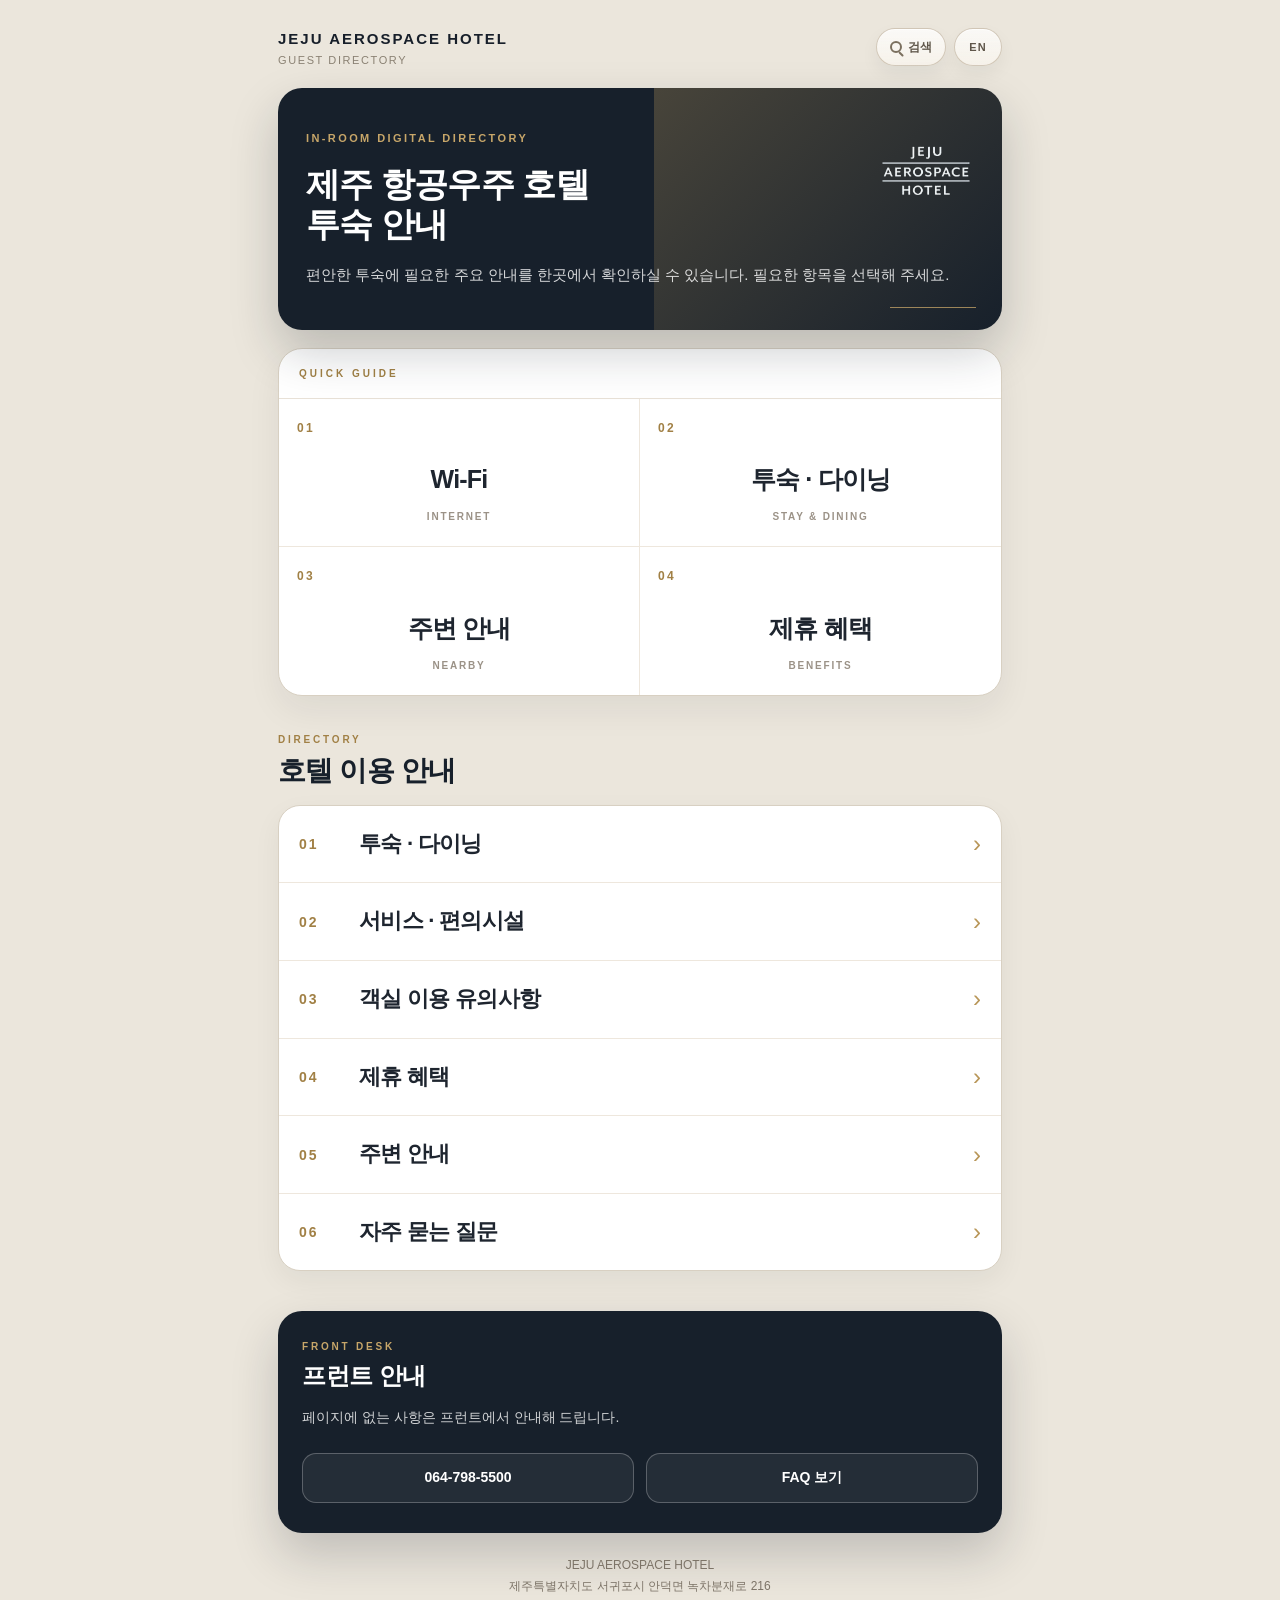
==== commit ce11eb15: "Add files via upload" ====
--- a/index.html
+++ b/index.html
@@ -13,7 +13,7 @@
   })(window,document,'script','dataLayer','GTM-KJN6C6B9');</script>
   <!-- End Google Tag Manager -->
 
-  <link rel="stylesheet" href="style.css" />
+  <link rel="stylesheet" href="style.css?v=20260709-search" />
 </head>
 
 <body>
@@ -214,209 +214,8 @@
       제주특별자치도 서귀포시 안덕면 녹차분재로 216
     </footer>
 
-    <div class="search-overlay" id="searchOverlay">
-      <div class="search-panel">
-        <div class="search-panel-head">
-          <div>
-            <div class="search-label">Search</div>
-            <h2>필요한 안내를 검색해 주세요</h2>
-          </div>
-
-          <button class="search-close" type="button" aria-label="검색 닫기">
-            ×
-          </button>
-        </div>
-
-        <p>예: 수건, 정수기, 전자레인지, 체크아웃</p>
-
-        <form id="guideSearchForm" class="search-form">
-          <input
-            id="guideSearchInput"
-            type="search"
-            placeholder="검색어를 입력해 주세요"
-            autocomplete="off"
-          />
-          <button type="submit">검색</button>
-        </form>
-
-        <div id="searchMessage" class="search-message"></div>
-      </div>
-    </div>
-
   </main>
 
-  <script>
-    const searchRoutes = [
-      {
-        keywords: ['와이파이', 'wifi', 'wi-fi', '인터넷', '무선인터넷', '비밀번호', '비번'],
-        url: 'stay.html#wifi',
-        label: 'Wi-Fi 안내'
-      },
-      {
-        keywords: ['조식', '아침', '식사', 'breakfast', '조식권', '조식시간', '조식금액'],
-        url: 'stay.html#breakfast',
-        label: '조식 안내'
-      },
-      {
-        keywords: ['다이닝', '오름카페', '식음'],
-        url: 'stay.html#dining',
-        label: '다이닝 · 카페'
-      },
-      {
-        keywords: ['체크인', '체크아웃', '퇴실', '입실', '연장', '레이트체크아웃'],
-        url: 'stay.html#check',
-        label: '체크인 · 체크아웃'
-      },
-      {
-        keywords: ['에어컨', 'tv', '티비', '리모컨', '문', '문소리', '알림음'],
-        url: 'stay.html#room-guide',
-        label: '객실 이용 안내'
-      },
-      {
-        keywords: ['수건', '생수', '정수기', '전자레인지', '대여', '충전기', '컨버터', '와인오프너', '오프너', '배달음식'],
-        url: 'service.html#service',
-        label: '고객 서비스 안내'
-      },
-      {
-        keywords: ['편의점', 'cu', '씨유', '무인', '운영시간'],
-        url: 'service.html#facility',
-        label: '편의시설 안내'
-      },
-      {
-        keywords: ['택시', '주차', '차량번호', '교통'],
-        url: 'service.html#transport',
-        label: '교통 안내'
-      },
-      {
-        keywords: ['분실물', 'lost', '분실'],
-        url: 'service.html#lost',
-        label: '분실물 안내'
-      },
-      {
-        keywords: ['주변', '식당', '관광지', '지도', '카페추천', '카페', '맛집', '비오는날', '비 오는 날', '우천', '근처'],
-        url: 'nearby.html',
-        label: '주변 안내'
-      },
-      {
-        keywords: ['흡연', '금연', '담배', '취사', '소음', '방충망', '카드키'],
-        url: 'policy.html#room-policy',
-        label: '객실 이용 기준'
-      },
-      {
-        keywords: ['청소', '객실정비', '정비', '쓰레기', '수거', '방해금지'],
-        url: 'policy.html#housekeeping',
-        label: '객실 정비 안내'
-      },
-      {
-        keywords: ['비상', '화재', '응급', '안전', '비상구'],
-        url: 'policy.html#safety',
-        label: '비상 · 안전 안내'
-      },
-      {
-        keywords: ['제휴', '혜택', '할인', '이벤트', '파더스가든', '산양큰엉곶', '탄산온천', '항공우주박물관', '유람선', '루나폴'],
-        url: 'benefits.html',
-        label: '제휴 혜택 안내'
-      },
-      {
-        keywords: ['faq', '문의', '질문', '자주묻는질문', '자주 묻는 질문'],
-        url: 'faq.html',
-        label: '자주 묻는 질문'
-      }
-    ];
-
-    const searchOverlay = document.getElementById('searchOverlay');
-    const searchToggle = document.querySelector('.search-toggle');
-    const searchClose = document.querySelector('.search-close');
-    const searchForm = document.getElementById('guideSearchForm');
-    const searchInput = document.getElementById('guideSearchInput');
-    const searchMessage = document.getElementById('searchMessage');
-    const trackedLinks = document.querySelectorAll('[data-track-area]');
-
-    function openSearch() {
-      searchOverlay.classList.add('is-open');
-      document.body.classList.add('search-open');
-
-      window.dataLayer = window.dataLayer || [];
-      window.dataLayer.push({
-        event: 'guide_search_open'
-      });
-
-      setTimeout(function() {
-        searchInput.focus();
-      }, 120);
-    }
-
-    function closeSearch() {
-      searchOverlay.classList.remove('is-open');
-      document.body.classList.remove('search-open');
-      searchMessage.textContent = '';
-      searchInput.value = '';
-    }
-
-    trackedLinks.forEach(function(link) {
-      link.addEventListener('click', function() {
-        window.dataLayer = window.dataLayer || [];
-        window.dataLayer.push({
-          event: 'guide_menu_click',
-          menu_area: link.dataset.trackArea,
-          menu_item: link.dataset.trackItem,
-          menu_target: link.getAttribute('href')
-        });
-      });
-    });
-
-    searchToggle.addEventListener('click', openSearch);
-    searchClose.addEventListener('click', closeSearch);
-
-    searchOverlay.addEventListener('click', function(event) {
-      if (event.target === searchOverlay) {
-        closeSearch();
-      }
-    });
-
-    document.addEventListener('keydown', function(event) {
-      if (event.key === 'Escape') {
-        closeSearch();
-      }
-    });
-
-    searchForm.addEventListener('submit', function(event) {
-      event.preventDefault();
-
-      const rawTerm = searchInput.value.trim();
-      const searchTerm = rawTerm.toLowerCase().replace(/\s+/g, '');
-
-      if (!searchTerm) {
-        searchMessage.textContent = '검색어를 입력해 주세요.';
-        return;
-      }
-
-      const matchedRoute = searchRoutes.find(function(route) {
-        return route.keywords.some(function(keyword) {
-          return searchTerm.includes(keyword.toLowerCase().replace(/\s+/g, ''));
-        });
-      });
-
-      if (matchedRoute) {
-        window.dataLayer = window.dataLayer || [];
-        window.dataLayer.push({
-          event: 'guide_search',
-          search_term: rawTerm,
-          search_result: matchedRoute.label,
-          search_target: matchedRoute.url
-        });
-
-        window.location.href = matchedRoute.url;
-      } else {
-        window.dataLayer = window.dataLayer || [];
-        window.dataLayer.push({
-          event: 'guide_search_no_result',
-          search_term: rawTerm
-        });
-
-        searchMessage.textContent = '검색 결과가 없습니다. 예: 수건, 정수기, 전자레인지, 체크아웃';
-      }
-    });
-  </script>
+  <script src="search.js?v=20260709-search"></script>
 </body>
 </html>
--- a/style.css
+++ b/style.css
@@ -18,6 +18,11 @@
   text-decoration: none;
 }
 
+button,
+input {
+  font-family: inherit;
+}
+
 .page {
   max-width: 760px;
   margin: 0 auto;
@@ -29,7 +34,7 @@
   justify-content: space-between;
   align-items: flex-start;
   gap: 14px;
-  padding: 6px 0 20px;
+  padding: 6px 0 22px;
 }
 
 .topbar-brand {
@@ -148,10 +153,6 @@
   box-shadow: 0 22px 48px rgba(23, 32, 43, 0.22);
 }
 
-.main-hero {
-  padding: 38px 28px 34px;
-}
-
 .hero::before {
   content: "";
   position: absolute;
@@ -198,7 +199,6 @@
 
 .main-hero .kicker {
   padding-right: 122px;
-  margin-bottom: 16px;
 }
 
 .kicker {
@@ -227,30 +227,29 @@
   word-break: keep-all;
 }
 
-.main-hero p {
-  margin-top: 14px;
-  line-height: 1.7;
-}
-
 /* Quick Access */
 
 .quick {
-  margin-top: 14px;
+  margin-top: 18px;
   background: #fff;
   border: 1px solid #d8d0c2;
-  border-radius: 22px;
+  border-radius: 24px;
   overflow: hidden;
   box-shadow: 0 14px 34px rgba(23, 32, 43, 0.065);
 }
 
 .quick-title {
-  padding: 17px 20px 15px;
+  height: 50px;
+  padding: 0 20px;
   border-bottom: 1px solid #e8e1d7;
+  display: flex;
+  align-items: center;
 }
 
 .quick-title span {
   display: block;
   font-size: 10px;
+  line-height: 1;
   letter-spacing: 3px;
   color: #a18045;
   font-weight: 800;
@@ -272,8 +271,8 @@
 }
 
 .quick-card {
-  min-height: 122px;
-  padding: 18px 16px 19px;
+  min-height: 148px;
+  padding: 22px 18px 24px;
   border-bottom: 1px solid #eee7dd;
   display: flex;
   flex-direction: column;
@@ -297,16 +296,16 @@
 }
 
 .quick-no {
-  font-size: 11px;
-  letter-spacing: 2.2px;
+  font-size: 12px;
+  letter-spacing: 2.4px;
   color: #a18045;
   font-weight: 800;
   text-align: left;
 }
 
 .quick-main {
-  margin-top: 16px;
-  font-size: 22px;
+  margin-top: 22px;
+  font-size: 25px;
   line-height: 1.25;
   font-weight: 800;
   color: #1e252f;
@@ -314,9 +313,9 @@
 }
 
 .quick-en {
-  margin-top: 7px;
-  font-size: 9px;
-  letter-spacing: 1.6px;
+  margin-top: 9px;
+  font-size: 10px;
+  letter-spacing: 1.8px;
   color: #9b9287;
   font-weight: 800;
   text-transform: uppercase;
@@ -339,11 +338,7 @@
 /* Section */
 
 .section {
-  margin-top: 34px;
-}
-
-.quick + .section {
-  margin-top: 26px;
+  margin-top: 38px;
 }
 
 .section-header {
@@ -378,42 +373,6 @@
 
 /* Directory */
 
-#directory-menu {
-  background: #fff;
-  border: 1px solid #d8d0c2;
-  border-radius: 22px;
-  overflow: hidden;
-  box-shadow: 0 10px 28px rgba(23, 32, 43, 0.055);
-}
-
-#directory-menu .section-header {
-  margin-bottom: 0;
-  padding: 20px 20px 18px;
-  border-bottom: 1px solid #e8e1d7;
-}
-
-#directory-menu .section-label {
-  margin-bottom: 8px;
-}
-
-#directory-menu .section-title {
-  font-size: 24px;
-}
-
-#directory-menu .directory {
-  border: none;
-  border-radius: 0;
-  box-shadow: none;
-}
-
-#directory-menu .directory-item {
-  padding: 19px 20px;
-}
-
-#directory-menu .directory-title {
-  font-size: 19px;
-}
-
 .directory {
   background: #fff;
   border: 1px solid #d8d0c2;
@@ -427,7 +386,7 @@
   grid-template-columns: 46px 1fr 18px;
   gap: 14px;
   align-items: center;
-  padding: 22px 20px;
+  padding: 24px 20px;
   border-bottom: 1px solid #eee7dd;
   transition: background 0.15s ease, transform 0.15s ease;
 }
@@ -449,7 +408,7 @@
 }
 
 .directory-title {
-  font-size: 21px;
+  font-size: 22px;
   font-weight: 800;
   color: #1e252f;
   letter-spacing: -0.7px;
@@ -474,11 +433,31 @@
 
 .benefit-card {
   display: grid;
-  grid-template-columns: 48px 1fr;
+  grid-template-columns: 48px 1fr auto;
   gap: 14px;
-  align-items: start;
+  align-items: center;
   padding: 20px 18px;
   border-bottom: 1px solid #eee7dd;
+}
+.benefit-info {
+  min-width: 0;
+}
+.benefit-link {
+  min-height: 38px;
+  padding: 0 13px;
+  border-radius: 12px;
+  background: #17202b;
+  color: #fff;
+  display: inline-flex;
+  align-items: center;
+  justify-content: center;
+  font-size: 13px;
+  font-weight: 800;
+  white-space: nowrap;
+}
+
+.benefit-link:active {
+  transform: scale(0.985);
 }
 
 .benefit-card:last-child {
@@ -625,7 +604,7 @@
 /* Contact */
 
 .contact {
-  margin-top: 38px;
+  margin-top: 40px;
   background: #17202b;
   color: #fff;
   padding: 30px 24px;
@@ -869,216 +848,86 @@
   word-break: keep-all;
 }
 
-/* Mobile */
-
-@media (max-width: 520px) {
-  .page {
-    padding: 18px 15px 28px;
-  }
-
-  .topbar {
-    gap: 10px;
-    align-items: flex-start;
-    padding-bottom: 16px;
-  }
-
-  .brand-main {
-    font-size: 14px;
-    letter-spacing: 1.7px;
-  }
-
-  .brand-sub {
-    font-size: 10px;
-    letter-spacing: 1.5px;
-  }
-
-  .topbar-actions {
-    gap: 7px;
-  }
-
-  .language {
-    height: 36px;
-    min-width: 44px;
-    padding: 0 11px;
-    font-size: 11px;
-  }
-
-  .search-toggle {
-    height: 36px;
-    padding: 0 11px;
-    font-size: 11px;
-    gap: 5px;
-  }
-
-  .search-mark {
-    width: 10px;
-    height: 10px;
-    border-width: 1.7px;
-  }
-
-  .search-mark::after {
-    width: 5px;
-    height: 1.8px;
-    right: -4px;
-    bottom: -2px;
-  }
-
-  .hero {
-    padding: 40px 23px 38px;
-    border-radius: 22px;
-  }
-
-  .main-hero {
-    padding: 32px 22px 30px;
-  }
-
-  .hero h1 {
-    font-size: 28px;
-  }
-
-  .hero p {
-    font-size: 14px;
-  }
-
-  .main-hero p {
-    margin-top: 12px;
-    line-height: 1.65;
-  }
-
-  .hero-logo {
-    width: 76px;
-    top: -6px;
-  }
-
-  .main-hero .kicker {
-    padding-right: 96px;
-    margin-bottom: 14px;
-  }
-
-  .quick {
-    margin-top: 13px;
-    border-radius: 21px;
-  }
-
-  .quick-title {
-    padding: 15px 18px 13px;
-  }
-
-  .quick-title span {
-    font-size: 10px;
-    letter-spacing: 2.8px;
-  }
-
-  .quick-title h2 {
-    font-size: 28px;
-  }
-
-  .quick-card {
-    min-height: 112px;
-    padding: 16px 14px 17px;
-  }
-
-  .quick-no {
-    font-size: 11px;
-  }
-
-  .quick-main {
-    margin-top: 14px;
-    font-size: 20px;
-  }
-
-  .quick-en {
-    margin-top: 6px;
-    font-size: 9px;
-  }
-
-  .quick + .section {
-    margin-top: 24px;
-  }
-
-  .section {
-    margin-top: 34px;
-  }
-
-  .directory-item {
-    grid-template-columns: 46px 1fr 16px;
-    gap: 12px;
-    padding: 21px 18px;
-  }
-
-  .directory-title {
-    font-size: 20px;
-  }
-
-  .benefit-card {
-    grid-template-columns: 44px 1fr;
-    padding: 19px 18px;
-  }
-
-  .benefit-title {
-    font-size: 18px;
-  }
-
-  .info-row {
-    grid-template-columns: 1fr;
-    gap: 5px;
-  }
-
-  .info-value {
-    text-align: left;
-  }
-
-  .contact-actions {
-    grid-template-columns: 1fr;
-  }
-
-  .floating-home {
-    right: 15px;
-    bottom: 15px;
-    width: 52px;
-    height: 52px;
-  }
-
-  .search-overlay {
-    padding: 74px 15px 22px;
-  }
-
-  .search-panel {
-    padding: 20px 18px 18px;
-    border-radius: 24px;
-  }
-
-  .search-panel h2 {
-    font-size: 22px;
-  }
-
-  .search-form {
-    grid-template-columns: 1fr 70px;
-  }
-
-  .search-form input,
-  .search-form button {
-    min-height: 47px;
-  }
-
-  #directory-menu .section-header {
-    padding: 18px 18px 16px;
-  }  
-  
-  #directory-menu .section-title {
-    font-size: 23px;
-  }
-
-  #directory-menu .directory-item {
-    padding: 18px 18px;
-  }
-
-  #directory-menu .directory-title {
-    font-size: 18px;
-  }
-}
-
-/* Nearby Page */
+/* Stay / Service / Policy Page Tabs */
+
+.stay-section,
+.service-section,
+.policy-section {
+  margin-top: 34px;
+}
+
+.stay-tabs,
+.service-tabs,
+.policy-tabs {
+  display: grid;
+  grid-template-columns: repeat(4, 1fr);
+  gap: 0;
+  margin-top: 18px;
+  margin-bottom: 14px;
+  background: #fff;
+  border: 1px solid #d8d0c2;
+  border-radius: 18px;
+  overflow: hidden;
+  box-shadow: 0 10px 28px rgba(23, 32, 43, 0.055);
+}
+
+.stay-tab,
+.service-tab,
+.policy-tab {
+  min-height: 58px;
+  border: none;
+  border-right: 1px solid #eee7dd;
+  background: #fff;
+  color: #1e252f;
+  font-family: inherit;
+  font-size: 16px;
+  font-weight: 800;
+  letter-spacing: -0.4px;
+  display: flex;
+  align-items: center;
+  justify-content: center;
+  cursor: pointer;
+  transition: background 0.15s ease, color 0.15s ease, transform 0.15s ease;
+}
+
+.stay-tab:last-child,
+.service-tab:last-child,
+.policy-tab:last-child {
+  border-right: none;
+}
+
+.stay-tab.is-active,
+.service-tab.is-active,
+.policy-tab.is-active {
+  background: #17202b;
+  color: #fff;
+}
+
+.stay-tab:active,
+.service-tab:active,
+.policy-tab:active {
+  transform: scale(0.98);
+}
+
+.stay-panel,
+.service-panel,
+.policy-panel {
+  display: none;
+}
+
+.stay-panel.is-active,
+.service-panel.is-active,
+.policy-panel.is-active {
+  display: block;
+}
+
+.stay-panel > .section:first-child,
+.service-panel > .section:first-child,
+.policy-panel > .section:first-child {
+  margin-top: 0;
+}
+
+/* Nearby Guide */
 
 .nearby-section {
   margin-top: 34px;
@@ -1103,6 +952,7 @@
   border-right: 1px solid #eee7dd;
   background: #fff;
   color: #1e252f;
+  font-family: inherit;
   font-size: 16px;
   font-weight: 800;
   letter-spacing: -0.4px;
@@ -1134,18 +984,59 @@
   display: block;
 }
 
+.restaurant-filter-wrap {
+  margin-bottom: 14px;
+}
+
+.restaurant-filters {
+  display: flex;
+  gap: 8px;
+  overflow-x: auto;
+  padding: 2px 0 8px;
+  -webkit-overflow-scrolling: touch;
+}
+
+.restaurant-filter {
+  flex: 0 0 auto;
+  min-height: 40px;
+  border: 1px solid #d8d0c2;
+  border-radius: 999px;
+  background: rgba(255, 255, 255, 0.72);
+  color: #6f6659;
+  font-family: inherit;
+  font-size: 13px;
+  font-weight: 800;
+  letter-spacing: -0.2px;
+  padding: 0 14px;
+  cursor: pointer;
+  transition: background 0.15s ease, color 0.15s ease, transform 0.15s ease;
+}
+
+.restaurant-filter.is-active {
+  background: #17202b;
+  color: #fff;
+  border-color: #17202b;
+}
+
+.restaurant-filter:active {
+  transform: scale(0.98);
+}
+
 .nearby-list {
   display: grid;
   gap: 12px;
 }
 
 .nearby-card {
-  display: block;
   background: #fff;
   border: 1px solid #d8d0c2;
-  border-radius: 22px;
-  padding: 22px 20px;
+  border-radius: 18px;
+  padding: 20px 18px;
   box-shadow: 0 10px 28px rgba(23, 32, 43, 0.055);
+}
+
+.nearby-card[hidden] {
+  display: none;
 }
 
 .nearby-card-head {
@@ -1155,203 +1046,388 @@
   align-items: flex-start;
 }
 
-.nearby-card-head > div {
-  min-width: 0;
-}
-
 .nearby-category {
-  display: block;
-  margin-bottom: 8px;
   font-size: 10px;
-  letter-spacing: 2.6px;
+  letter-spacing: 2.2px;
   color: #a18045;
-  font-weight: 800;
+  font-weight: 900;
   text-transform: uppercase;
+  margin-bottom: 7px;
 }
 
 .nearby-card h3 {
   margin: 0;
-  font-size: 22px;
+  font-size: 20px;
   line-height: 1.35;
   color: #1e252f;
-  letter-spacing: -0.7px;
-  word-break: keep-all;
+  letter-spacing: -0.6px;
 }
 
 .nearby-distance {
-  flex-shrink: 0;
-  padding: 7px 10px;
-  border-radius: 999px;
-  background: #f6f2ea;
-  border: 1px solid #eadcc2;
+  flex: 0 0 auto;
+  font-size: 12px;
+  line-height: 1.4;
   color: #7c7367;
-  font-size: 12px;
-  font-weight: 800;
-  line-height: 1;
-  white-space: nowrap;
+  font-weight: 800;
+  padding-top: 3px;
 }
 
 .nearby-card p {
   margin: 12px 0 0;
   font-size: 14px;
-  line-height: 1.7;
-  color: #7c7367;
+  line-height: 1.75;
+  color: #5f564a;
   word-break: keep-all;
 }
 
 .nearby-button {
+  margin-top: 16px;
+  min-height: 42px;
+  padding: 0 14px;
+  border-radius: 12px;
+  background: #17202b;
+  color: #fff;
   display: inline-flex;
   align-items: center;
-  justify-content: flex-start;
-  width: auto;
-  margin-top: 14px;
-  min-height: auto;
-  padding: 0;
-  border-radius: 0;
-  background: transparent;
-  color: #a18045;
+  justify-content: center;
   font-size: 13px;
   font-weight: 800;
-  letter-spacing: -0.2px;
-  transition: color 0.15s ease, transform 0.15s ease;
 }
 
 .nearby-button:active {
-  transform: translateX(1px);
-}
+  transform: scale(0.985);
+}
+
+/* Mobile */
 
 @media (max-width: 520px) {
+  .page {
+    padding: 18px 15px 28px;
+  }
+
+  .topbar {
+    gap: 10px;
+    align-items: flex-start;
+  }
+
+  .brand-main {
+    font-size: 14px;
+    letter-spacing: 1.7px;
+  }
+
+  .brand-sub {
+    font-size: 10px;
+    letter-spacing: 1.5px;
+  }
+
+  .topbar-actions {
+    gap: 7px;
+  }
+
+  .language {
+    height: 36px;
+    min-width: 44px;
+    padding: 0 11px;
+    font-size: 11px;
+  }
+
+  .search-toggle {
+    height: 36px;
+    padding: 0 11px;
+    font-size: 11px;
+    gap: 5px;
+  }
+
+  .search-mark {
+    width: 10px;
+    height: 10px;
+    border-width: 1.7px;
+  }
+
+  .search-mark::after {
+    width: 5px;
+    height: 1.8px;
+    right: -4px;
+    bottom: -2px;
+  }
+
+  .hero {
+    padding: 40px 23px 38px;
+    border-radius: 22px;
+  }
+
+  .main-hero {
+    padding: 32px 22px 30px;
+    min-height: 238px;
+  }
+
+  .hero h1 {
+    font-size: 28px;
+  }
+
+  .page-en-index .main-hero h1 {
+    font-size: 28px;
+    line-height: 1.22;
+    letter-spacing: -0.8px;
+  }
+
+  .hero-logo {
+    width: 76px;
+    top: -6px;
+  }
+
+  .main-hero .kicker {
+    padding-right: 96px;
+  }
+
+  .quick-title {
+    height: 50px;
+    padding: 0 18px;
+  }
+
+  .quick-card {
+    min-height: 142px;
+    padding: 20px 16px 22px;
+  }
+
+  .quick-main {
+    font-size: 23px;
+  }
+
+  .quick-en {
+    font-size: 9px;
+  }
+
+  .directory-item {
+    grid-template-columns: 46px 1fr 16px;
+    gap: 12px;
+    padding: 24px 18px;
+  }
+
+  .directory-title {
+    font-size: 21px;
+  }
+
+  .benefit-card {
+    grid-template-columns: 44px 1fr;
+    padding: 19px 18px;
+  }
+  .benefit-link {
+  grid-column: 2;
+  justify-self: start;
+  margin-top: 4px;
+}
+
+  .benefit-title {
+    font-size: 18px;
+  }
+
+  .info-row {
+    grid-template-columns: 1fr;
+    gap: 5px;
+  }
+
+  .info-value {
+    text-align: left;
+  }
+
+  .contact-actions {
+    grid-template-columns: 1fr;
+  }
+
+  .floating-home {
+    right: 15px;
+    bottom: 15px;
+    width: 52px;
+    height: 52px;
+  }
+
+  .search-overlay {
+    padding: 74px 15px 22px;
+  }
+
+  .search-panel {
+    padding: 20px 18px 18px;
+    border-radius: 24px;
+  }
+
+  .search-panel h2 {
+    font-size: 22px;
+  }
+
+  .search-form {
+    grid-template-columns: 1fr 70px;
+  }
+
+  .search-form input,
+  .search-form button {
+    min-height: 47px;
+  }
+
+  .stay-section,
+  .service-section,
+  .policy-section,
   .nearby-section {
     margin-top: 28px;
   }
 
+  .stay-tabs,
+  .service-tabs,
+  .policy-tabs,
   .nearby-tabs {
     margin-top: 16px;
     margin-bottom: 13px;
     border-radius: 17px;
   }
 
+  .stay-tab,
+  .service-tab,
+  .policy-tab,
   .nearby-tab {
     min-height: 56px;
-    font-size: 16px;
+    font-size: 15px;
+    letter-spacing: -0.5px;
   }
 
   .nearby-card {
     padding: 20px 18px;
-    border-radius: 20px;
   }
 
   .nearby-card h3 {
-    font-size: 21px;
-  }
-
-  .nearby-distance {
-    padding: 7px 9px;
-    font-size: 11px;
-  }
-
-  .nearby-card p {
+    font-size: 20px;
+  }
+}
+/* Index Font Size Adjustment */
+
+.main-hero .kicker {
+  font-size: 11px;
+}
+
+.main-hero h1 {
+  font-size: 34px;
+  line-height: 1.18;
+}
+
+.main-hero p {
+  font-size: 15px;
+  line-height: 1.75;
+}
+
+.quick-title span {
+  font-size: 10px;
+}
+
+.quick-card h3 {
+  font-size: 18px;
+}
+
+.quick-card p {
+  font-size: 13px;
+}
+
+.menu-card-title {
+  font-size: 19px;
+}
+
+.menu-card-desc {
+  font-size: 13px;
+}
+
+@media (max-width: 520px) {
+  .main-hero .kicker {
+    font-size: 10px;
+  }
+
+  .main-hero h1 {
+    font-size: 28px;
+    line-height: 1.2;
+  }
+
+  .main-hero p {
     font-size: 14px;
     line-height: 1.7;
   }
 
-  .nearby-button {
-    margin-top: 13px;
-    font-size: 13px;
-    
-  }
-}
-
-/* Restaurant Inner Filters */
-
-.restaurant-filter-wrap {
-  margin: 0 0 15px;
-}
-
-.restaurant-filter-label {
-  display: block;
-  margin: 0 2px 9px;
-  font-size: 10px;
-  letter-spacing: 2.4px;
-  color: #a18045;
-  font-weight: 800;
-  text-transform: uppercase;
-  line-height: 1.2;
-}
-
-.restaurant-filters {
+  .quick-card h3 {
+    font-size: 17px;
+  }
+
+  .quick-card p {
+    font-size: 12px;
+  }
+
+  .menu-card-title {
+    font-size: 18px;
+  }
+
+  .menu-card-desc {
+    font-size: 12px;
+  }
+}
+/* Dining Inner Tabs */
+
+.dining-tabs {
   display: grid;
-  grid-template-columns: repeat(5, 1fr);
+  grid-template-columns: repeat(2, 1fr);
   gap: 0;
-  width: 100%;
-  overflow: hidden;
-  padding: 0;
+  margin: 0 0 14px;
   background: #fff;
   border: 1px solid #d8d0c2;
   border-radius: 16px;
-  box-shadow: 0 8px 20px rgba(23, 32, 43, 0.045);
-}
-
-.restaurant-filter {
-  appearance: none;
-  -webkit-appearance: none;
-  width: 100%;
-  min-width: 0;
-  min-height: 44px;
-  margin: 0;
-  padding: 0 4px;
+  overflow: hidden;
+  box-shadow: 0 10px 28px rgba(23, 32, 43, 0.055);
+}
+
+.dining-tab {
+  min-height: 52px;
   border: none;
   border-right: 1px solid #eee7dd;
-  border-radius: 0;
   background: #fff;
   color: #1e252f;
   font-family: inherit;
-  font-size: 13px;
-  font-weight: 800;
-  letter-spacing: -0.5px;
-  line-height: 1;
+  font-size: 15px;
+  font-weight: 800;
+  letter-spacing: -0.4px;
+  display: flex;
+  align-items: center;
+  justify-content: center;
   cursor: pointer;
-  white-space: nowrap;
-  box-shadow: none;
   transition: background 0.15s ease, color 0.15s ease, transform 0.15s ease;
 }
 
-.restaurant-filter:last-child {
+.dining-tab:last-child {
   border-right: none;
 }
 
-.restaurant-filter.is-active {
+.dining-tab.is-active {
   background: #17202b;
   color: #fff;
 }
 
-.restaurant-filter:active {
+.dining-tab:active {
   transform: scale(0.98);
 }
 
-.nearby-card[hidden] {
+.dining-panel {
   display: none;
 }
 
+.dining-panel.is-active {
+  display: block;
+}
+
+.dining-panel > .section:first-child {
+  margin-top: 0;
+}
+
 @media (max-width: 520px) {
-  .restaurant-filter-wrap {
-    margin-bottom: 14px;
-  }
-
-  .restaurant-filter-label {
-    margin-bottom: 8px;
-    font-size: 10px;
-    letter-spacing: 2.2px;
-  }
-
-  .restaurant-filters {
+  .dining-tabs {
+    margin-bottom: 13px;
     border-radius: 16px;
   }
 
-  .restaurant-filter {
-    min-height: 43px;
-    padding: 0 3px;
-    font-size: 12px;
-    letter-spacing: -0.6px;
-  }
-}
+  .dining-tab {
+    min-height: 50px;
+    font-size: 15px;
+  }
+}
